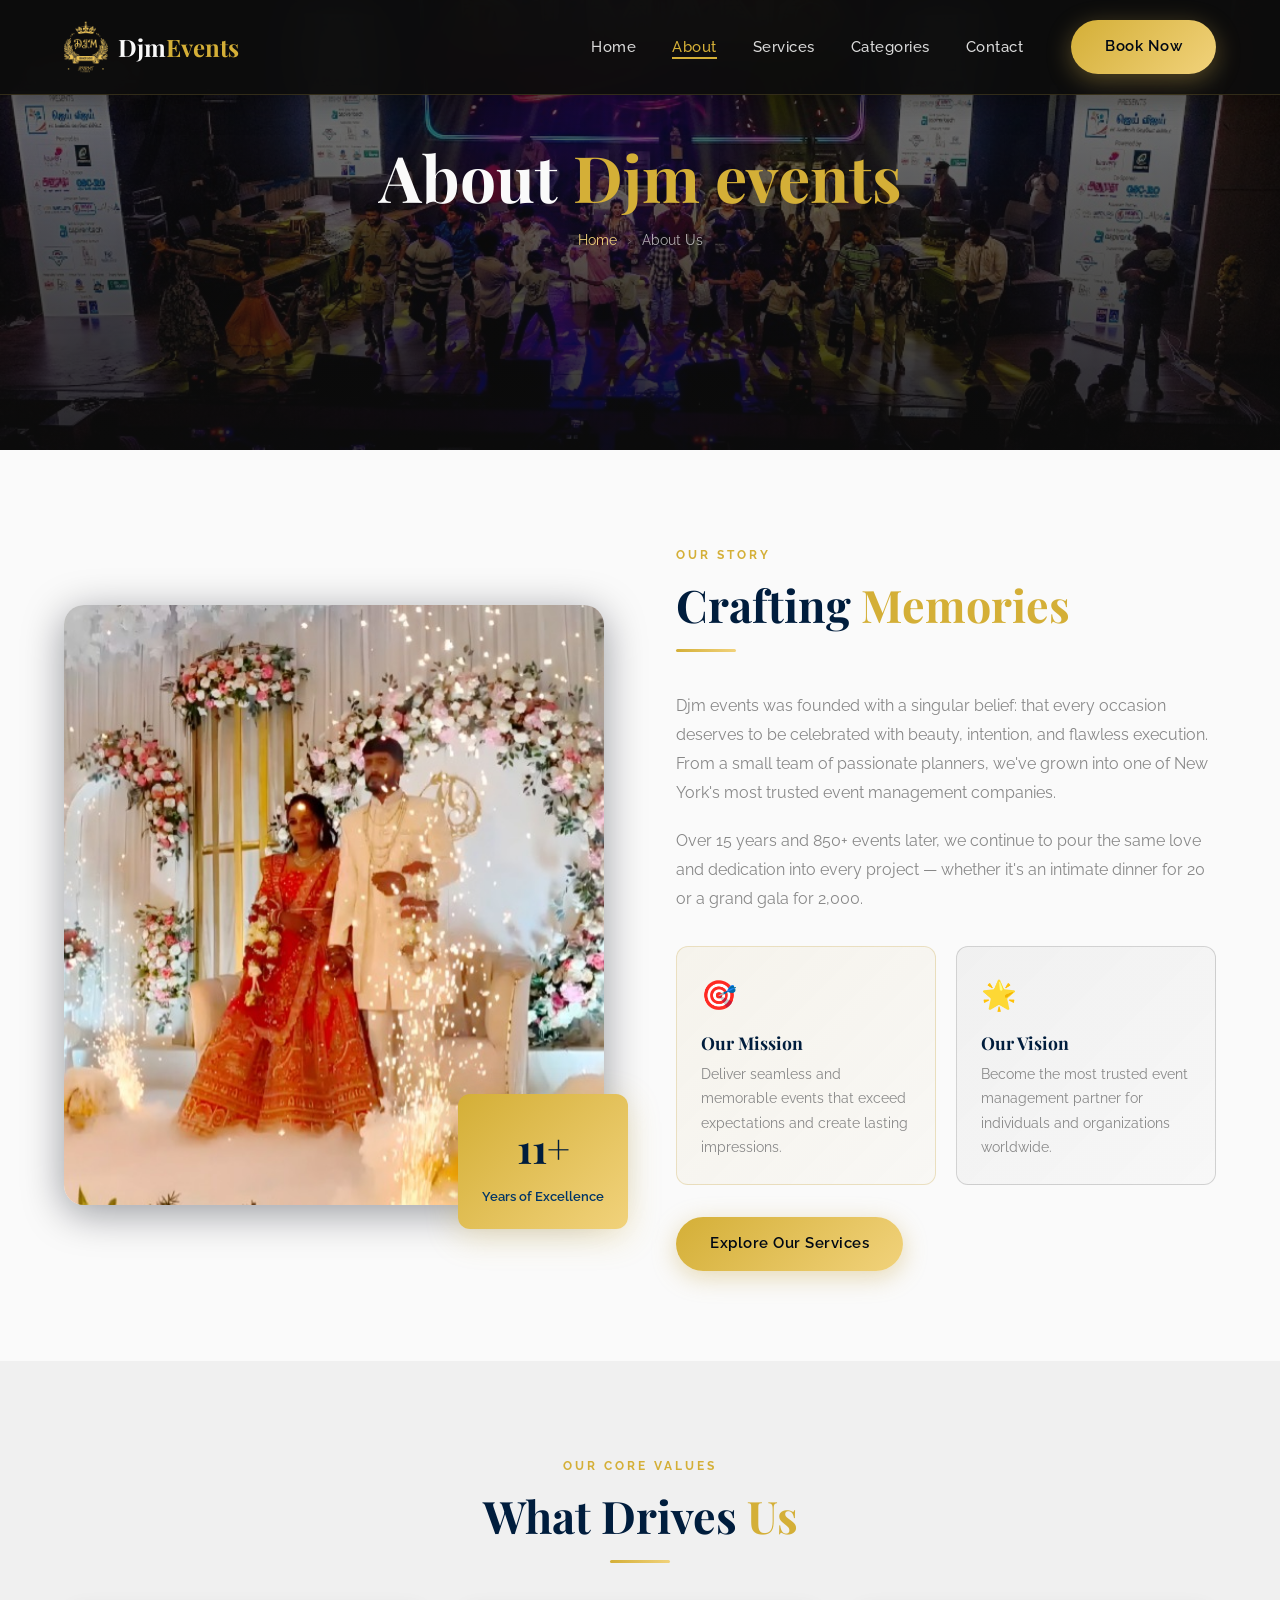
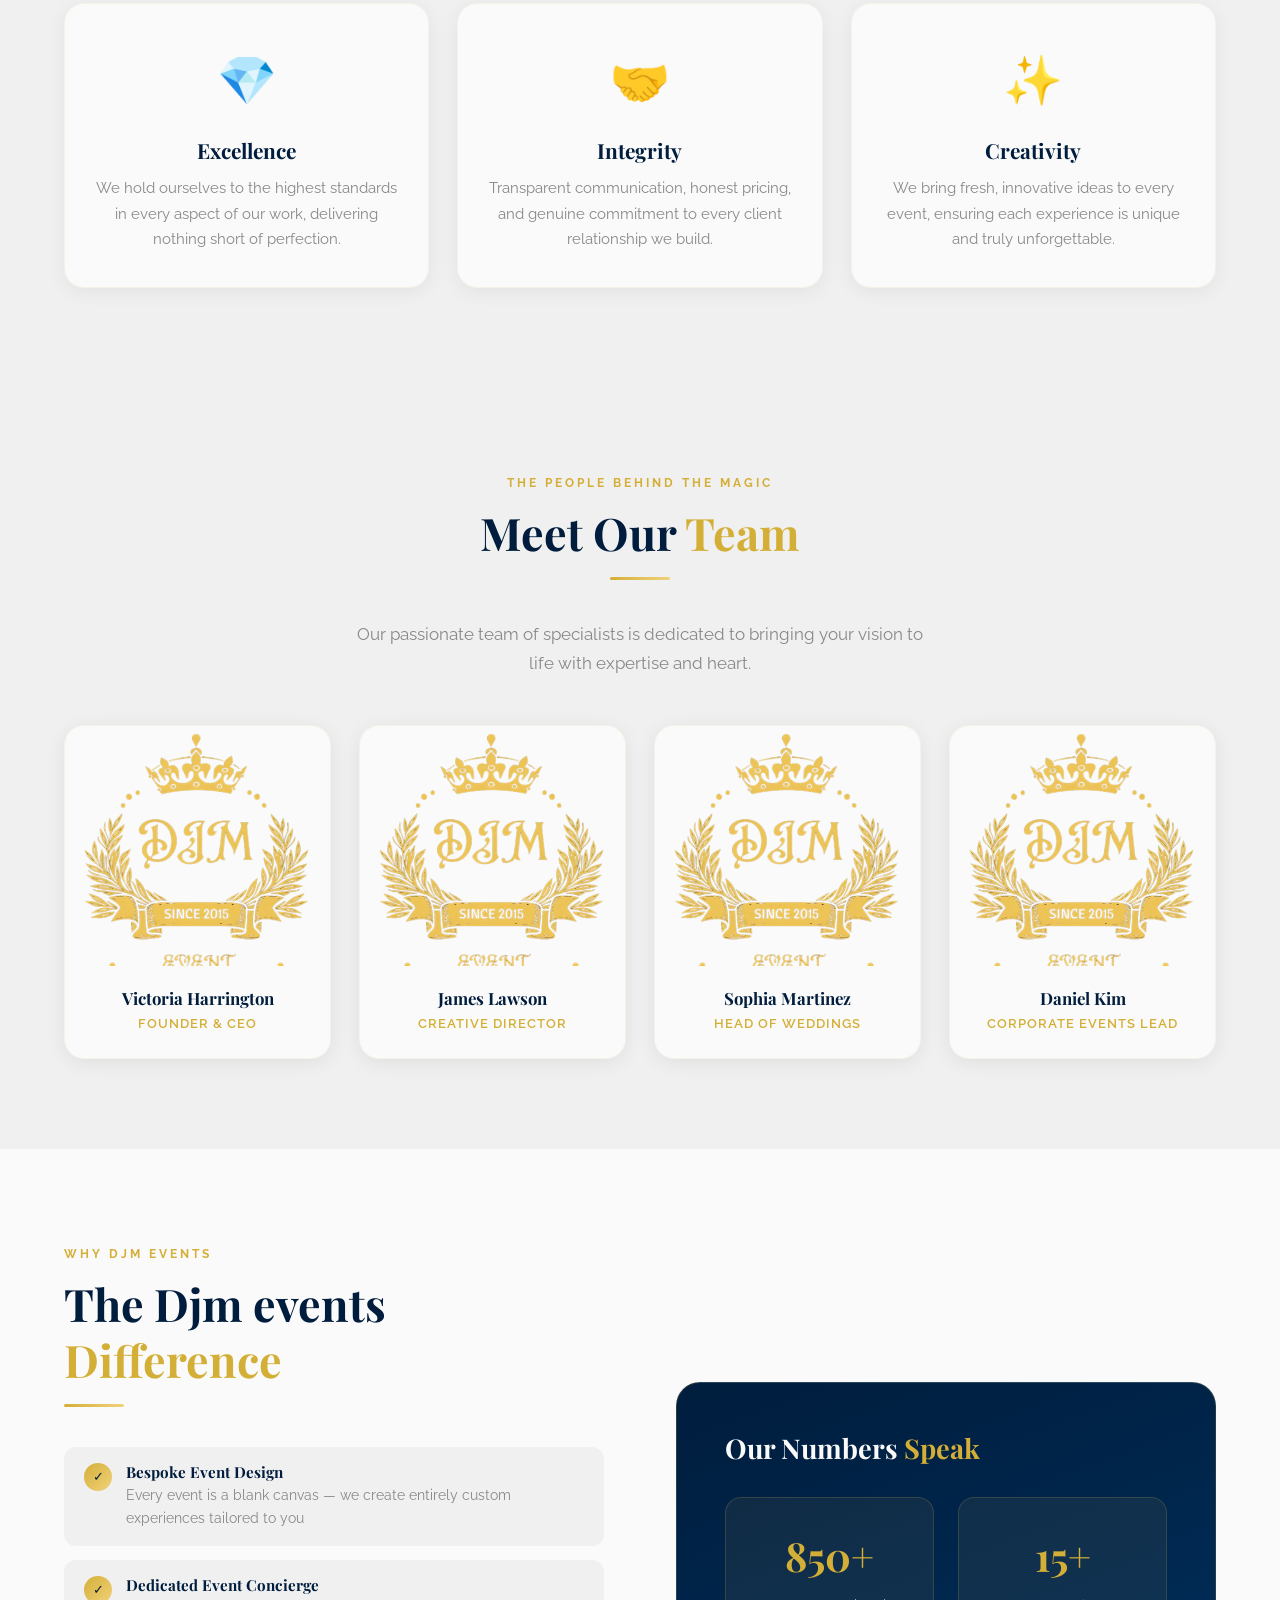
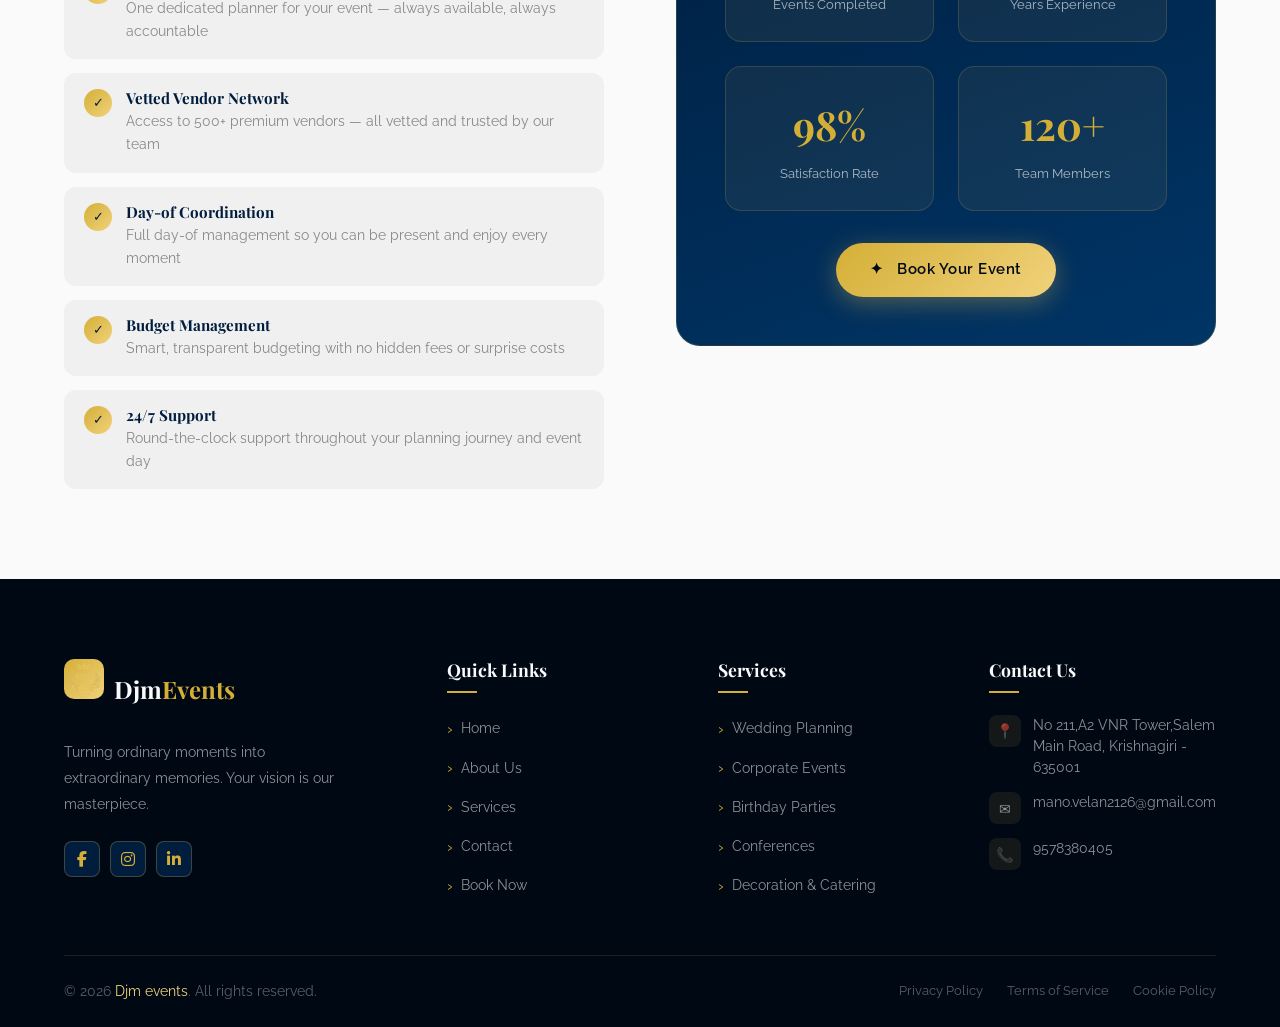
==== about.html @ b43e239d "first commit" ====
<!DOCTYPE html>
<html lang="en">

<head>
    <meta charset="UTF-8" />
    <meta name="viewport" content="width=device-width, initial-scale=1.0" />
    <meta name="description"
        content="Learn about Djm events — our story, mission, vision, and the passionate team behind every unforgettable event we create." />
    <title>About Us | Djm events</title>
    <link rel="stylesheet" href="style.css" />
    <link rel="preconnect" href="https://fonts.googleapis.com" />
    <link rel="preconnect" href="https://fonts.gstatic.com" crossorigin />
    <link rel="stylesheet" href="https://cdnjs.cloudflare.com/ajax/libs/font-awesome/6.5.0/css/all.min.css">
</head>

<body>

    <!-- ===== NAVBAR ===== -->
    <nav class="navbar scrolled" id="navbar">
        <div class="nav-container">
            <a href="index.html" class="nav-logo" aria-label="Djm events Home">
                <div class="nav-logo-icon"><img src="images/djmlogo.jpg" alt="Djm Events Logo" width="40px"
                        height="40px"></div>
                <span class="nav-logo-text">Djm<span>Events</span></span>
            </a>
            <ul class="nav-links" id="navLinks" role="navigation" aria-label="Main navigation">
                <li><a href="index.html" class="nav-link">Home</a></li>
                <li><a href="about.html" class="nav-link active">About</a></li>
                <li><a href="services.html" class="nav-link">Services</a></li>
                <li><a href="categories.html" class="nav-link">Categories</a></li>
                <li><a href="contact.html" class="nav-link">Contact</a></li>
                <li><a href="book.html" class="btn btn-primary nav-cta">Book Now</a></li>
            </ul>
            <button class="hamburger" id="hamburger" aria-label="Toggle navigation" aria-expanded="false">
                <span></span><span></span><span></span>
            </button>
        </div>
    </nav>

    <!-- ===== PAGE HERO ===== -->
    <header class="page-hero" id="about-hero">
        <div class="page-hero-bg"
            style="background-image: url('images/concert_djmano_crowd.jpg');"></div>
        <div class="page-hero-overlay"></div>
        <div class="container">
            <div class="page-hero-content">
                <h1 class="page-hero-title">About <span>Djm events</span></h1>
                <nav class="breadcrumb" aria-label="Breadcrumb">
                    <a href="index.html">Home</a>
                    <span class="breadcrumb-sep">›</span>
                    <span>About Us</span>
                </nav>
            </div>
        </div>
    </header>

    <!-- ===== COMPANY OVERVIEW ===== -->
    <section class="section-padding" id="company-overview">
        <div class="container">
            <div class="about-overview">
                <div class="about-img-wrap fade-in">
                    <img src="images/wedding_floral_stage.jpg"
                        alt="Djm events team at a beautiful event" class="about-img-main" loading="lazy" />
                    <div class="about-img-badge">
                        <span class="big-num">11+</span>
                        <span>Years of Excellence</span>
                    </div>
                </div>
                <div class="about-text-col fade-in">
                    <span class="section-tag">Our Story</span>
                    <h2 class="section-title">Crafting <span>Memories</span> </h2>
                    <div class="gold-divider"></div>
                    <p style="color:var(--gray-mid); margin-bottom:20px; line-height:1.8;">
                        Djm events was founded with a singular belief: that every occasion deserves to be celebrated
                        with
                        beauty, intention, and flawless execution. From a small team of passionate planners, we've grown
                        into one of New York's most trusted event management companies.
                    </p>
                    <p style="color:var(--gray-mid); margin-bottom:28px; line-height:1.8;">
                        Over 15 years and 850+ events later, we continue to pour the same love and dedication into every
                        project — whether it's an intimate dinner for 20 or a grand gala for 2,000.
                    </p>

                    <div class="mission-vision-grid">
                        <div class="mv-card mission">
                            <div class="mv-icon">🎯</div>
                            <h4>Our Mission</h4>
                            <p>Deliver seamless and memorable events that exceed expectations and create lasting
                                impressions.</p>
                        </div>
                        <div class="mv-card vision">
                            <div class="mv-icon">🌟</div>
                            <h4>Our Vision</h4>
                            <p>Become the most trusted event management partner for individuals and organizations
                                worldwide.</p>
                        </div>
                    </div>

                    <a href="services.html" class="btn btn-primary" id="about-services-btn">Explore Our Services</a>
                </div>
            </div>
        </div>
    </section>

    <!-- ===== VALUES ===== -->
    <section class="section-padding" style="background:var(--gray-light);" id="values">
        <div class="container">
            <div class="text-center fade-in">
                <span class="section-tag">Our Core Values</span>
                <h2 class="section-title">What Drives <span>Us</span></h2>
                <div class="gold-divider"></div>
            </div>
            <div class="three-col-grid">
                <div class="fade-in"
                    style="background:var(--white); border-radius:20px; padding:36px 28px; text-align:center; box-shadow:0 4px 20px rgba(0,0,0,0.06); border:1px solid rgba(201,168,76,0.1); transition:var(--transition);"
                    onmouseover="this.style.transform='translateY(-8px)'; this.style.boxShadow='var(--shadow-gold)'; this.style.borderColor='rgba(201,168,76,0.4)'"
                    onmouseout="this.style.transform=''; this.style.boxShadow=''; this.style.borderColor='rgba(201,168,76,0.1)'">
                    <div style="font-size:3rem; margin-bottom:16px;">💎</div>
                    <h3
                        style="font-family:'Playfair Display',serif; font-size:1.3rem; color:var(--dark); margin-bottom:12px;">
                        Excellence</h3>
                    <p style="color:var(--gray-mid); font-size:0.93rem; line-height:1.7;">We hold ourselves to the
                        highest standards in every aspect of our work, delivering nothing short of perfection.</p>
                </div>
                <div class="fade-in"
                    style="background:var(--white); border-radius:20px; padding:36px 28px; text-align:center; box-shadow:0 4px 20px rgba(0,0,0,0.06); border:1px solid rgba(201,168,76,0.1); transition:var(--transition);"
                    onmouseover="this.style.transform='translateY(-8px)'; this.style.boxShadow='var(--shadow-gold)'; this.style.borderColor='rgba(201,168,76,0.4)'"
                    onmouseout="this.style.transform=''; this.style.boxShadow=''; this.style.borderColor='rgba(201,168,76,0.1)'">
                    <div style="font-size:3rem; margin-bottom:16px;">🤝</div>
                    <h3
                        style="font-family:'Playfair Display',serif; font-size:1.3rem; color:var(--dark); margin-bottom:12px;">
                        Integrity</h3>
                    <p style="color:var(--gray-mid); font-size:0.93rem; line-height:1.7;">Transparent communication,
                        honest pricing, and genuine commitment to every client relationship we build.</p>
                </div>
                <div class="fade-in"
                    style="background:var(--white); border-radius:20px; padding:36px 28px; text-align:center; box-shadow:0 4px 20px rgba(0,0,0,0.06); border:1px solid rgba(201,168,76,0.1); transition:var(--transition);"
                    onmouseover="this.style.transform='translateY(-8px)'; this.style.boxShadow='var(--shadow-gold)'; this.style.borderColor='rgba(201,168,76,0.4)'"
                    onmouseout="this.style.transform=''; this.style.boxShadow=''; this.style.borderColor='rgba(201,168,76,0.1)'">
                    <div style="font-size:3rem; margin-bottom:16px;">✨</div>
                    <h3
                        style="font-family:'Playfair Display',serif; font-size:1.3rem; color:var(--dark); margin-bottom:12px;">
                        Creativity</h3>
                    <p style="color:var(--gray-mid); font-size:0.93rem; line-height:1.7;">We bring fresh, innovative
                        ideas to every event, ensuring each experience is unique and truly unforgettable.</p>
                </div>
            </div>
        </div>
    </section>

    <!-- ===== TEAM ===== -->
    <section class="section-padding team-section" id="team">
        <div class="container">
            <div class="text-center fade-in">
                <span class="section-tag">The People Behind the Magic</span>
                <h2 class="section-title">Meet Our <span>Team</span></h2>
                <div class="gold-divider"></div>
                <p class="section-subtitle">Our passionate team of specialists is dedicated to bringing your vision to
                    life with expertise and heart.</p>
            </div>
            <div class="team-grid">

                <article class="team-card fade-in" id="team-member-1">
                    <div class="team-img-wrap">
                        <img src="images/team_photo.png" alt="Victoria Harrington - Founder & CEO" class="team-img"
                            loading="lazy" />
                        <div class="team-img-overlay"></div>
                        <div class="team-social">
                            <a href="#" aria-label="LinkedIn">in</a>
                            <a href="#" aria-label="Instagram">📷</a>
                        </div>
                    </div>
                    <div class="team-info">
                        <h3 class="team-name">Victoria Harrington</h3>
                        <p class="team-role">Founder & CEO</p>
                    </div>
                </article>

                <article class="team-card fade-in" id="team-member-2">
                    <div class="team-img-wrap">
                        <img src="images/team_photo.png" alt="James Lawson - Creative Director" class="team-img"
                            style="object-position: 33% top;" loading="lazy" />
                        <div class="team-img-overlay"></div>
                        <div class="team-social">
                            <a href="#" aria-label="LinkedIn">in</a>
                            <a href="#" aria-label="Instagram">📷</a>
                        </div>
                    </div>
                    <div class="team-info">
                        <h3 class="team-name">James Lawson</h3>
                        <p class="team-role">Creative Director</p>
                    </div>
                </article>

                <article class="team-card fade-in" id="team-member-3">
                    <div class="team-img-wrap">
                        <img src="images/team_photo.png" alt="Sophia Martinez - Head of Weddings" class="team-img"
                            style="object-position: 66% top;" loading="lazy" />
                        <div class="team-img-overlay"></div>
                        <div class="team-social">
                            <a href="#" aria-label="LinkedIn">in</a>
                            <a href="#" aria-label="Instagram">📷</a>
                        </div>
                    </div>
                    <div class="team-info">
                        <h3 class="team-name">Sophia Martinez</h3>
                        <p class="team-role">Head of Weddings</p>
                    </div>
                </article>

                <article class="team-card fade-in" id="team-member-4">
                    <div class="team-img-wrap">
                        <img src="images/team_photo.png" alt="Daniel Kim - Corporate Events Lead" class="team-img"
                            style="object-position: 100% top;" loading="lazy" />
                        <div class="team-img-overlay"></div>
                        <div class="team-social">
                            <a href="#" aria-label="LinkedIn">in</a>
                            <a href="#" aria-label="Instagram">📷</a>
                        </div>
                    </div>
                    <div class="team-info">
                        <h3 class="team-name">Daniel Kim</h3>
                        <p class="team-role">Corporate Events Lead</p>
                    </div>
                </article>

            </div>
        </div>
    </section>

    <!-- ===== WHY US ===== -->
    <section class="section-padding" id="why-choose-us">
        <div class="container">
            <div class="two-col-grid">
                <div class="fade-in">
                    <span class="section-tag">Why Djm events</span>
                    <h2 class="section-title">The Djm events <span>Difference</span></h2>
                    <div class="gold-divider"></div>
                    <div class="why-list">
                        <div class="why-item">
                            <div class="why-check">✓</div>
                            <div class="why-item-text">
                                <h5>Bespoke Event Design</h5>
                                <p>Every event is a blank canvas — we create entirely custom experiences tailored to you
                                </p>
                            </div>
                        </div>
                        <div class="why-item">
                            <div class="why-check">✓</div>
                            <div class="why-item-text">
                                <h5>Dedicated Event Concierge</h5>
                                <p>One dedicated planner for your event — always available, always accountable</p>
                            </div>
                        </div>
                        <div class="why-item">
                            <div class="why-check">✓</div>
                            <div class="why-item-text">
                                <h5>Vetted Vendor Network</h5>
                                <p>Access to 500+ premium vendors — all vetted and trusted by our team</p>
                            </div>
                        </div>
                        <div class="why-item">
                            <div class="why-check">✓</div>
                            <div class="why-item-text">
                                <h5>Day-of Coordination</h5>
                                <p>Full day-of management so you can be present and enjoy every moment</p>
                            </div>
                        </div>
                        <div class="why-item">
                            <div class="why-check">✓</div>
                            <div class="why-item-text">
                                <h5>Budget Management</h5>
                                <p>Smart, transparent budgeting with no hidden fees or surprise costs</p>
                            </div>
                        </div>
                        <div class="why-item">
                            <div class="why-check">✓</div>
                            <div class="why-item-text">
                                <h5>24/7 Support</h5>
                                <p>Round-the-clock support throughout your planning journey and event day</p>
                            </div>
                        </div>
                    </div>
                </div>
                <div class="fade-in">
                    <div
                        style="background:linear-gradient(160deg,var(--dark),var(--dark-mid)); border-radius:24px; padding:48px; border:1px solid rgba(201,168,76,0.2);">
                        <h3
                            style="font-family:'Playfair Display',serif; font-size:1.7rem; color:var(--white); margin-bottom:32px;">
                            Our Numbers <span style="color:var(--gold);">Speak</span></h3>
                        <div class="two-two-grid">
                            <div
                                style="text-align:center; padding:24px; background:rgba(201,168,76,0.08); border-radius:16px; border:1px solid rgba(201,168,76,0.2);">
                                <span
                                    style="font-family:'Playfair Display',serif; font-size:2.5rem; font-weight:700; color:var(--gold); display:block;">850+</span>
                                <span style="color:rgba(255,255,255,0.65); font-size:0.82rem;">Events Completed</span>
                            </div>
                            <div
                                style="text-align:center; padding:24px; background:rgba(201,168,76,0.08); border-radius:16px; border:1px solid rgba(201,168,76,0.2);">
                                <span
                                    style="font-family:'Playfair Display',serif; font-size:2.5rem; font-weight:700; color:var(--gold); display:block;">15+</span>
                                <span style="color:rgba(255,255,255,0.65); font-size:0.82rem;">Years Experience</span>
                            </div>
                            <div
                                style="text-align:center; padding:24px; background:rgba(201,168,76,0.08); border-radius:16px; border:1px solid rgba(201,168,76,0.2);">
                                <span
                                    style="font-family:'Playfair Display',serif; font-size:2.5rem; font-weight:700; color:var(--gold); display:block;">98%</span>
                                <span style="color:rgba(255,255,255,0.65); font-size:0.82rem;">Satisfaction Rate</span>
                            </div>
                            <div
                                style="text-align:center; padding:24px; background:rgba(201,168,76,0.08); border-radius:16px; border:1px solid rgba(201,168,76,0.2);">
                                <span
                                    style="font-family:'Playfair Display',serif; font-size:2.5rem; font-weight:700; color:var(--gold); display:block;">120+</span>
                                <span style="color:rgba(255,255,255,0.65); font-size:0.82rem;">Team Members</span>
                            </div>
                        </div>
                        <div style="margin-top:32px; text-align:center;">
                            <a href="book.html" class="btn btn-primary" id="about-book-btn">✦ &nbsp; Book Your Event</a>
                        </div>
                    </div>
                </div>
            </div>
        </div>
    </section>

    <!-- ===== FOOTER ===== -->
    <footer id="footer">
        <div class="container">
            <div class="footer-top">
                <div class="footer-brand">
                    <div class="footer-logo">
                        <div class="footer-logo-icon"><img src="images/djmlogo.jpg" alt="Djm Events Logo"></div>
                        <span class="footer-logo-text">Djm<span>Events</span></span>
                    </div>
                    <p class="footer-desc">Turning ordinary moments into extraordinary memories. Your vision is our
                        masterpiece.</p>
                    <div class="footer-social">
                        <a href="#" class="social-link" aria-label="Facebook">
                            <i class="fab fa-facebook-f"></i>
                        </a>
                        <a href="#" class="social-link" aria-label="Instagram">
                            <i class="fab fa-instagram"></i>
                        </a>
                        <a href="#" class="social-link" aria-label="LinkedIn">
                            <i class="fab fa-linkedin-in"></i>
                        </a>
                    </div>
                </div>
                <div class="footer-col">
                    <h4>Quick Links</h4>
                    <div class="footer-links">
                        <a href="index.html">Home</a>
                        <a href="about.html">About Us</a>
                        <a href="services.html">Services</a>
                        <a href="contact.html">Contact</a>
                        <a href="book.html">Book Now</a>
                    </div>
                </div>
                <div class="footer-col">
                    <h4>Services</h4>
                    <div class="footer-links">
                        <a href="services.html">Wedding Planning</a>
                        <a href="services.html">Corporate Events</a>
                        <a href="services.html">Birthday Parties</a>
                        <a href="services.html">Conferences</a>
                        <a href="services.html">Decoration & Catering</a>
                    </div>
                </div>
                <div class="footer-col">
                    <h4>Contact Us</h4>
                    <div class="footer-contact-items">
                        <div class="footer-contact-item">
                            <div class="footer-ci-icon">📍</div><span>No 211,A2 VNR Tower,Salem Main Road, Krishnagiri -
                                635001 </span>
                        </div>
                        <div class="footer-contact-item">
                            <div class="footer-ci-icon">✉</div><a
                                href="mailto:contact@youreventco.com">mano.velan2126@gmail.com</a>
                        </div>
                        <div class="footer-contact-item">
                            <div class="footer-ci-icon">📞</div><a href="tel:+11234567890">9578380405</a>
                        </div>
                    </div>
                </div>
            </div>
            <div class="footer-bottom">
                <p class="footer-copy">&copy; 2026 <a href="index.html">Djm events</a>. All rights reserved.
                </p>
                <div class="footer-bottom-links">
                    <a href="#">Privacy Policy</a>
                    <a href="#">Terms of Service</a>
                    <a href="#">Cookie Policy</a>
                </div>
            </div>
        </div>
    </footer>

    <script src="main.js"></script>
</body>

</html>
---- style.css ----
/* ===================================================
   Djm events - Event Management Website Stylesheet
   Color Palette: Gold (#C9A84C), Black (#0D0D0D), White (#FAFAFA), Champagne (#F5E6C8)
   =================================================== */

@import url("https://fonts.googleapis.com/css2?family=Playfair+Display:ital,wght@0,400;0,600;0,700;1,400&family=Raleway:wght@300;400;500;600;700&display=swap");

:root {
  --gold: #d4af37;
  --gold-light: #f1d27b;
  --gold-dark: #b8860b;
  --black: #000814;
  --dark: #001d3d;
  --dark-mid: #003566;
  --white: #fafafa;
  --champagne: #f5e6c8;
  --champagne-mid: #e8d5a3;
  --gray-light: #f0f0f0;
  --gray-mid: #888;
  --text-dark: #1a1a1a;
  --text-light: #fafafa;
  --shadow-gold: 0 8px 32px rgba(212, 175, 55, 0.25);
  --shadow-dark: 0 8px 40px rgba(0, 8, 20, 0.4);
  --transition: all 0.35s cubic-bezier(0.4, 0, 0.2, 1);
  --radius: 12px;
  --radius-lg: 20px;
}

/* ===================== RESET & BASE ===================== */
*,
*::before,
*::after {
  margin: 0;
  padding: 0;
  box-sizing: border-box;
}

html {
  scroll-behavior: smooth;
  font-size: 16px;
}

body {
  font-family: "Raleway", sans-serif;
  background-color: var(--white);
  color: var(--text-dark);
  line-height: 1.7;
  overflow-x: hidden;
}

h1,
h2,
h3,
h4,
h5 {
  font-family: "Playfair Display", serif;
  line-height: 1.25;
}

a {
  text-decoration: none;
  color: inherit;
  transition: var(--transition);
}

img {
  max-width: 100%;
  height: auto;
  display: block;
}

ul {
  list-style: none;
}

input,
textarea,
select,
button {
  font-family: "Raleway", sans-serif;
}

/* ===================== UTILITY ===================== */
.container {
  max-width: 1200px;
  margin: 0 auto;
  padding: 0 24px;
}

.section-padding {
  padding: 90px 0;
}

.section-padding-sm {
  padding: 60px 0;
}

.section-tag {
  display: inline-block;
  font-size: 0.78rem;
  font-weight: 700;
  letter-spacing: 3px;
  text-transform: uppercase;
  color: var(--gold);
  margin-bottom: 12px;
}

.section-title {
  font-size: clamp(2rem, 4vw, 2.8rem);
  color: var(--dark);
  margin-bottom: 16px;
}

.section-title span {
  color: var(--gold);
}

.section-subtitle {
  font-size: 1.05rem;
  color: var(--gray-mid);
  max-width: 580px;
  margin-bottom: 48px;
}

.text-center {
  text-align: center;
}

.text-center .section-subtitle {
  margin-left: auto;
  margin-right: auto;
}

.gold-divider {
  width: 60px;
  height: 3px;
  background: linear-gradient(90deg, var(--gold), var(--gold-light));
  border-radius: 2px;
  margin: 16px 0 40px;
}

.text-center .gold-divider {
  margin-left: auto;
  margin-right: auto;
}

/* ===================== BUTTONS ===================== */
.btn {
  display: inline-flex;
  align-items: center;
  gap: 8px;
  padding: 14px 34px;
  border-radius: 50px;
  font-weight: 600;
  font-size: 0.95rem;
  letter-spacing: 0.5px;
  cursor: pointer;
  border: none;
  transition: var(--transition);
  position: relative;
  overflow: hidden;
}

.btn::before {
  content: "";
  position: absolute;
  inset: 0;
  background: rgba(255, 255, 255, 0.15);
  transform: scaleX(0);
  transform-origin: left;
  transition: transform 0.35s ease;
}

.btn:hover::before {
  transform: scaleX(1);
}

.btn-primary {
  background: linear-gradient(135deg, var(--gold) 0%, var(--gold-light) 100%);
  color: var(--black);
  box-shadow: 0 6px 24px rgba(201, 168, 76, 0.4);
}

.btn-primary:hover {
  transform: translateY(-3px);
  box-shadow: 0 12px 36px rgba(201, 168, 76, 0.5);
}

.btn-outline {
  background: transparent;
  color: var(--gold);
  border: 2px solid var(--gold);
}

.btn-outline:hover {
  background: var(--gold);
  color: var(--black);
  transform: translateY(-3px);
}

.btn-white {
  background: var(--white);
  color: var(--dark);
  box-shadow: 0 4px 20px rgba(0, 0, 0, 0.15);
}

.btn-white:hover {
  background: var(--champagne);
  transform: translateY(-3px);
}

.btn-dark {
  background: var(--dark);
  color: var(--gold);
  border: 2px solid var(--dark);
}

.btn-dark:hover {
  background: var(--gold);
  color: var(--dark);
  transform: translateY(-3px);
}

/* ===================== NAVBAR ===================== */
.navbar {
  position: fixed;
  top: 0;
  left: 0;
  right: 0;
  z-index: 1000;
  padding: 0;
  transition: var(--transition);
}

.navbar.scrolled {
  background: rgba(13, 13, 13, 0.97);
  backdrop-filter: blur(20px);
  border-bottom: 1px solid rgba(201, 168, 76, 0.2);
  box-shadow: 0 4px 30px rgba(0, 0, 0, 0.4);
}

.nav-container {
  max-width: 1200px;
  margin: 0 auto;
  padding: 20px 24px;
  display: flex;
  align-items: center;
  justify-content: space-between;
}

.nav-logo {
  display: flex;
  align-items: center;
  gap: 10px;
}

.nav-logo-icon {
  width: 44px;
  height: 54px;
  border-radius: 8px;
  display: flex;
  align-items: center;
  justify-content: center;
  overflow: hidden;
}

.nav-logo-icon img {
  width: 100%;
  height: 100%;
  object-fit: cover;
}

.nav-logo-text {
  font-family: "Playfair Display", serif;
  font-size: 1.5rem;
  font-weight: 700;
  color: var(--white);
}

.nav-logo-text span {
  color: var(--gold);
}

.nav-links {
  display: flex;
  align-items: center;
  gap: 36px;
}

.nav-link {
  color: rgba(255, 255, 255, 0.85);
  font-weight: 500;
  font-size: 0.92rem;
  letter-spacing: 0.5px;
  position: relative;
  padding-bottom: 4px;
}

.nav-link::after {
  content: "";
  position: absolute;
  bottom: 0;
  left: 0;
  width: 0;
  height: 2px;
  background: var(--gold);
  transition: width 0.3s ease;
}

.nav-link:hover,
.nav-link.active {
  color: var(--gold);
}

.nav-link:hover::after,
.nav-link.active::after {
  width: 100%;
}

.nav-cta {
  margin-left: 12px;
}

.hamburger {
  display: none;
  flex-direction: column;
  gap: 5px;
  cursor: pointer;
  padding: 4px;
}

.hamburger span {
  display: block;
  width: 24px;
  height: 2px;
  background: var(--white);
  border-radius: 2px;
  transition: var(--transition);
}

/* ===================== HERO - HOME ===================== */
.hero {
  position: relative;
  min-height: 100vh;
  display: flex;
  align-items: center;
  justify-content: center;
  overflow: hidden;
}

.hero-bg {
  position: absolute;
  inset: 0;
  z-index: 0;
  overflow: hidden;
  background: var(--dark);
}

.hero-bg .slide {
  position: absolute;
  inset: 0;
  background-size: cover;
  background-position: center;
  opacity: 0;
  animation: heroCrossfade 15s infinite;
}

.hero-bg .slide-1 {
  background-image: url("images/concert_peacock_stage.jpg");
  animation-delay: 0s;
}

.hero-bg .slide-2 {
  background-image: url("images/concert_djmano_crowd.jpg");
  animation-delay: 3s;
}

.hero-bg .slide-3 {
  background-image: url("images/wedding_floral_stage.jpg");
  animation-delay: 6s;
}

.hero-bg .slide-4 {
  background-image: url("images/dj_full_setup.jpg");
  animation-delay: 9s;
}

.hero-bg .slide-5 {
  background-image: url("images/wedding_sparkler_curtain.jpg");
  animation-delay: 12s;
}

@keyframes heroCrossfade {
  0% { opacity: 0; transform: scale(1); }
  5% { opacity: 1; transform: scale(1.02); }
  20% { opacity: 1; transform: scale(1.08); }
  25% { opacity: 0; transform: scale(1.1); }
  100% { opacity: 0; transform: scale(1.1); }
}

@keyframes heroZoom {
  0% {
    transform: scale(1.05);
  }

  100% {
    transform: scale(1.12);
  }
}

.hero-overlay {
  position: absolute;
  inset: 0;
  background: linear-gradient(135deg,
      rgba(13, 13, 13, 0.88) 0%,
      rgba(13, 13, 13, 0.65) 50%,
      rgba(13, 13, 13, 0.45) 100%);
}

.hero-particles {
  position: absolute;
  inset: 0;
  overflow: hidden;
  pointer-events: none;
}

.particle {
  position: absolute;
  width: 4px;
  height: 4px;
  background: var(--gold);
  border-radius: 50%;
  opacity: 0;
  animation: floatUp var(--duration, 6s) var(--delay, 0s) infinite ease-in;
}

@keyframes floatUp {
  0% {
    opacity: 0;
    transform: translateY(0) scale(0);
  }

  20% {
    opacity: 0.8;
  }

  80% {
    opacity: 0.4;
  }

  100% {
    opacity: 0;
    transform: translateY(-120vh) scale(1.5);
  }
}

.hero-content {
  position: relative;
  z-index: 2;
  max-width: 800px;
  text-align: center;
  animation: fadeInUp 1s ease 0.3s both;
}

@keyframes fadeInUp {
  from {
    opacity: 0;
    transform: translateY(40px);
  }

  to {
    opacity: 1;
    transform: translateY(0);
  }
}

.hero-badge {
  display: inline-flex;
  align-items: center;
  gap: 8px;
  background: rgba(201, 168, 76, 0.15);
  border: 1px solid rgba(201, 168, 76, 0.4);
  border-radius: 50px;
  padding: 8px 20px;
  color: var(--gold-light);
  font-size: 0.82rem;
  font-weight: 600;
  letter-spacing: 2px;
  text-transform: uppercase;
  margin-bottom: 24px;
  backdrop-filter: blur(10px);
}

.hero h1 {
  font-size: clamp(2.8rem, 7vw, 5.5rem);
  color: var(--white);
  line-height: 1.1;
  margin-bottom: 20px;
}

.hero h1 .gold-text {
  color: var(--gold);
  font-style: italic;
  display: block;
}

.hero-desc {
  font-size: 1.12rem;
  color: rgba(255, 255, 255, 0.82);
  max-width: 560px;
  margin-bottom: 40px;
  line-height: 1.8;
}

.hero-buttons {
  display: flex;
  justify-content: center;
  gap: 16px;
  flex-wrap: wrap;
}

.hero-scroll {
  position: absolute;
  bottom: 36px;
  left: 50%;
  transform: translateX(-50%);
  z-index: 2;
  display: flex;
  flex-direction: column;
  align-items: center;
  gap: 8px;
  color: rgba(255, 255, 255, 0.6);
  font-size: 0.75rem;
  letter-spacing: 2px;
  text-transform: uppercase;
  animation: bounce 2s infinite;
}

.scroll-line {
  width: 1px;
  height: 50px;
  background: linear-gradient(to bottom, transparent, var(--gold));
}

@keyframes bounce {

  0%,
  100% {
    transform: translateX(-50%) translateY(0);
  }

  50% {
    transform: translateX(-50%) translateY(8px);
  }
}

/* ===================== STATS BAR ===================== */
.stats-bar {
  background: linear-gradient(135deg, var(--dark) 0%, var(--dark-mid) 100%);
  padding: 50px 0;
}

.stats-grid {
  display: grid;
  grid-template-columns: repeat(4, 1fr);
  gap: 24px;
}

.stat-item {
  text-align: center;
  padding: 24px;
  border-right: 1px solid rgba(201, 168, 76, 0.2);
  position: relative;
}

.stat-item:last-child {
  border-right: none;
}

.stat-number {
  font-family: "Playfair Display", serif;
  font-size: 3rem;
  font-weight: 700;
  color: var(--gold);
  display: block;
  line-height: 1;
  margin-bottom: 6px;
}

.stat-label {
  color: rgba(255, 255, 255, 0.7);
  font-size: 0.88rem;
  font-weight: 500;
  letter-spacing: 1px;
  text-transform: uppercase;
}

/* ===================== SERVICES HIGHLIGHTS (HOME) ===================== */
.services-highlights {
  background: var(--white);
}

.services-grid {
  display: grid;
  grid-template-columns: repeat(3, 1fr);
  gap: 28px;
}

.service-card {
  background: var(--white);
  border-radius: var(--radius-lg);
  overflow: hidden;
  box-shadow: 0 4px 24px rgba(0, 0, 0, 0.07);
  border: 1px solid rgba(201, 168, 76, 0.12);
  transition: var(--transition);
  position: relative;
}

.service-card:hover {
  transform: translateY(-8px);
  box-shadow: var(--shadow-gold);
  border-color: rgba(201, 168, 76, 0.4);
}

.service-card-img {
  width: 100%;
  height: 200px;
  object-fit: cover;
  transition: transform 0.5s ease;
}

.service-card:hover .service-card-img {
  transform: scale(1.05);
}

.service-card-img-placeholder {
  width: 100%;
  height: 200px;
  display: flex;
  align-items: center;
  justify-content: center;
  font-size: 3rem;
  transition: transform 0.5s ease;
}

.service-card:hover .service-card-img-placeholder {
  transform: scale(1.05);
}

.service-card-body {
  padding: 28px;
}

.service-icon {
  width: 52px;
  height: 52px;
  background: linear-gradient(135deg, var(--champagne), var(--champagne-mid));
  border-radius: 14px;
  display: flex;
  align-items: center;
  justify-content: center;
  font-size: 1.4rem;
  margin-bottom: 16px;
  transition: var(--transition);
}

.service-card:hover .service-icon {
  background: linear-gradient(135deg, var(--gold), var(--gold-light));
  transform: rotate(-5deg) scale(1.1);
}

.service-card-body h3 {
  font-size: 1.3rem;
  color: var(--dark);
  margin-bottom: 10px;
}

.service-card-body p {
  font-size: 0.93rem;
  color: var(--gray-mid);
  line-height: 1.7;
}

.card-arrow {
  display: inline-flex;
  align-items: center;
  gap: 6px;
  color: var(--gold);
  font-weight: 600;
  font-size: 0.88rem;
  margin-top: 16px;
  transition: gap 0.3s ease;
}

.service-card:hover .card-arrow {
  gap: 10px;
}

/* ===================== TESTIMONIALS ===================== */
.testimonials {
  background: linear-gradient(160deg, var(--dark) 0%, var(--dark-mid) 100%);
}

.testimonials-grid {
  display: grid;
  grid-template-columns: repeat(3, 1fr);
  gap: 28px;
}

.testimonial-card {
  background: rgba(255, 255, 255, 0.05);
  border: 1px solid rgba(201, 168, 76, 0.2);
  border-radius: var(--radius-lg);
  padding: 36px 32px;
  position: relative;
  transition: var(--transition);
  backdrop-filter: blur(10px);
}

.testimonial-card:hover {
  background: rgba(201, 168, 76, 0.08);
  border-color: rgba(201, 168, 76, 0.5);
  transform: translateY(-6px);
}

.quote-icon {
  font-size: 4rem;
  color: var(--gold);
  opacity: 0.3;
  font-family: Georgia, serif;
  line-height: 1;
  margin-bottom: 16px;
  display: block;
}

.testimonial-text {
  color: rgba(255, 255, 255, 0.82);
  font-size: 0.97rem;
  line-height: 1.8;
  font-style: italic;
  margin-bottom: 28px;
}

.testimonial-author {
  display: flex;
  align-items: center;
  gap: 14px;
}

.author-avatar {
  width: 50px;
  height: 50px;
  border-radius: 50%;
  background: linear-gradient(135deg, var(--gold), var(--gold-dark));
  display: flex;
  align-items: center;
  justify-content: center;
  font-family: "Playfair Display", serif;
  font-size: 1.2rem;
  color: var(--dark);
  font-weight: 700;
  border: 2px solid var(--gold-light);
  flex-shrink: 0;
}



.author-name {
  color: var(--white);
  font-weight: 600;
  font-size: 0.95rem;
}

.author-role {
  color: var(--gold);
  font-size: 0.8rem;
}

.stars {
  color: var(--gold);
  font-size: 0.9rem;
  margin-bottom: 12px;
}

/* ===================== ABOUT PAGE ===================== */
.page-hero {
  position: relative;
  height: 50vh;
  min-height: 380px;
  display: flex;
  align-items: center;
  justify-content: center;
  padding-bottom: 60px;
  overflow: hidden;
}

.page-hero-bg {
  position: absolute;
  inset: 0;
  background-size: cover;
  background-position: center;
}

.page-hero-overlay {
  position: absolute;
  inset: 0;
  background: linear-gradient(to bottom,
      rgba(13, 13, 13, 0.5) 0%,
      rgba(13, 13, 13, 0.85) 100%);
}

.page-hero-content {
  position: relative;
  z-index: 2;
  max-width: 800px;
  margin: 0 auto;
}

.page-hero-content.text-center {
  text-align: center;
}

.page-hero-title {
  font-size: clamp(2.5rem, 6vw, 4rem);
  color: var(--white);
  margin-bottom: 12px;
}

.page-hero-title span {
  color: var(--gold);
}

.breadcrumb {
  display: flex;
  align-items: center;
  gap: 10px;
  color: rgba(255, 255, 255, 0.65);
  font-size: 0.88rem;
  justify-content: center;
}

.breadcrumb-center {
  justify-content: center;
}

.breadcrumb a {
  color: var(--gold-light);
}

.breadcrumb a:hover {
  color: var(--gold);
}

.breadcrumb-sep {
  color: rgba(255, 255, 255, 0.35);
}

/* About Section */
.about-overview {
  display: grid;
  grid-template-columns: 1fr 1fr;
  gap: 72px;
  align-items: center;
}

.about-img-wrap {
  position: relative;
}

.about-img-main {
  width: 100%;
  height: 600px;
  object-fit: cover;
  border-radius: var(--radius-lg);
  box-shadow: var(--shadow-dark);
}

.about-img-badge {
  position: absolute;
  bottom: -24px;
  right: -24px;
  background: linear-gradient(135deg, var(--gold), var(--gold-light));
  border-radius: var(--radius);
  padding: 20px 24px;
  text-align: center;
  box-shadow: var(--shadow-gold);
}

.about-img-badge .big-num {
  font-family: "Playfair Display", serif;
  font-size: 2.5rem;
  font-weight: 700;
  color: var(--dark);
  display: block;
}

.about-img-badge span {
  font-size: 0.8rem;
  color: var(--dark-mid);
  font-weight: 600;
}



.mission-vision-grid {
  display: grid;
  grid-template-columns: 1fr 1fr;
  gap: 20px;
  margin: 32px 0;
}

.mv-card {
  padding: 24px;
  border-radius: var(--radius);
  border: 1px solid;
  transition: var(--transition);
}

.mv-card.mission {
  background: linear-gradient(135deg,
      rgba(201, 168, 76, 0.08),
      rgba(201, 168, 76, 0.03));
  border-color: rgba(201, 168, 76, 0.3);
}

.mv-card.vision {
  background: linear-gradient(135deg,
      rgba(13, 13, 13, 0.04),
      rgba(13, 13, 13, 0.01));
  border-color: rgba(13, 13, 13, 0.15);
}

.mv-card:hover {
  transform: translateY(-4px);
  box-shadow: var(--shadow-gold);
}

.mv-icon {
  font-size: 1.8rem;
  margin-bottom: 12px;
}

.mv-card h4 {
  font-family: "Playfair Display", serif;
  font-size: 1.1rem;
  color: var(--dark);
  margin-bottom: 8px;
}

.mv-card p {
  font-size: 0.9rem;
  color: var(--gray-mid);
}

.why-list {
  display: flex;
  flex-direction: column;
  gap: 14px;
  margin-top: 24px;
}

.why-item {
  display: flex;
  align-items: flex-start;
  gap: 14px;
  padding: 16px 20px;
  background: var(--gray-light);
  border-radius: var(--radius);
  transition: var(--transition);
}

.why-item:hover {
  background: var(--champagne);
  transform: translateX(6px);
}

.why-check {
  width: 28px;
  height: 28px;
  border-radius: 50%;
  background: linear-gradient(135deg, var(--gold), var(--gold-light));
  display: flex;
  align-items: center;
  justify-content: center;
  font-size: 0.8rem;
  color: var(--dark);
  flex-shrink: 0;
}

.why-item-text h5 {
  color: var(--dark);
  font-size: 0.95rem;
  margin-bottom: 2px;
}

.why-item-text p {
  color: var(--gray-mid);
  font-size: 0.85rem;
}

/* Team */
.team-section {
  background: var(--gray-light);
}

.team-grid {
  display: grid;
  grid-template-columns: repeat(4, 1fr);
  gap: 28px;
}

.team-card {
  background: var(--white);
  border-radius: var(--radius-lg);
  overflow: hidden;
  text-align: center;
  box-shadow: 0 4px 20px rgba(0, 0, 0, 0.07);
  transition: var(--transition);
  border: 1px solid rgba(201, 168, 76, 0.1);
}

.team-card:hover {
  transform: translateY(-10px);
  box-shadow: var(--shadow-gold);
  border-color: rgba(201, 168, 76, 0.4);
}

.team-img-wrap {
  position: relative;
  overflow: hidden;
}

.team-img {
  width: 100%;
  height: 240px;
  object-fit: cover;
  object-position: top;
  transition: transform 0.5s ease;
}

.team-card:hover .team-img {
  transform: scale(1.07);
}

.team-img-overlay {
  position: absolute;
  inset: 0;
  background: linear-gradient(to top,
      rgba(13, 13, 13, 0.7) 0%,
      transparent 60%);
  opacity: 0;
  transition: var(--transition);
}

.team-card:hover .team-img-overlay {
  opacity: 1;
}

.team-social {
  position: absolute;
  bottom: 16px;
  left: 0;
  right: 0;
  display: flex;
  justify-content: center;
  gap: 10px;
  transform: translateY(20px);
  opacity: 0;
  transition: var(--transition);
}

.team-card:hover .team-social {
  opacity: 1;
  transform: translateY(0);
}

.team-social a {
  width: 34px;
  height: 34px;
  background: var(--gold);
  border-radius: 50%;
  display: flex;
  align-items: center;
  justify-content: center;
  color: var(--dark);
  font-size: 0.8rem;
}

.team-social a:hover {
  background: var(--white);
}

.team-info {
  padding: 22px 16px;
}

.team-name {
  font-size: 1.05rem;
  color: var(--dark);
  margin-bottom: 4px;
}

.team-role {
  font-size: 0.82rem;
  color: var(--gold);
  font-weight: 600;
  text-transform: uppercase;
  letter-spacing: 1px;
}

/* ===================== SERVICES PAGE ===================== */
.services-page-grid {
  display: grid;
  grid-template-columns: repeat(2, 1fr);
  gap: 32px;
}

/* ===================== CATEGORIES PAGE ===================== */
.categories-grid {
  display: grid;
  grid-template-columns: repeat(3, 1fr);
  gap: 32px;
  margin-top: 24px;
}

.category-card {
  background: var(--white);
  border-radius: var(--radius-lg);
  overflow: hidden;
  box-shadow: 0 4px 24px rgba(0, 0, 0, 0.07);
  border: 1px solid rgba(201, 168, 76, 0.1);
  transition: var(--transition);
  position: relative;
}

.category-card:hover {
  transform: translateY(-8px);
  box-shadow: var(--shadow-gold);
  border-color: rgba(201, 168, 76, 0.4);
}

.category-card-image {
  position: relative;
  height: 220px;
  overflow: hidden;
}

.category-card-image img {
  width: 100%;
  height: 100%;
  object-fit: cover;
  transition: transform 0.5s ease;
}

.category-card:hover .category-card-image img {
  transform: scale(1.1);
}

.category-placeholder {
  width: 100%;
  height: 100%;
  display: flex;
  align-items: center;
  justify-content: center;
  font-size: 4rem;
  transition: transform 0.5s ease;
}

.category-card:hover .category-placeholder {
  transform: scale(1.1);
}

.category-overlay {
  position: absolute;
  inset: 0;
  background: linear-gradient(to bottom,
      transparent 0%,
      rgba(13, 13, 13, 0.7) 100%);
}

.category-card-body {
  padding: 32px;
}

.footer-logo-icon {
  width: 50px;
  height: 50px;
  border-radius: 10px;
  display: flex;
  align-items: center;
  justify-content: center;
  overflow: hidden;
  margin-bottom: 20px;
}

.footer-logo-icon img {
  width: 100%;
  height: 100%;
  object-fit: cover;
}

.category-icon {
  width: 60px;
  height: 60px;
  background: linear-gradient(135deg, var(--gold), var(--gold-light));
  border-radius: 16px;
  display: flex;
  align-items: center;
  justify-content: center;
  font-size: 1.6rem;
  margin-bottom: 20px;
  transition: var(--transition);
  box-shadow: var(--shadow-gold);
}

.category-card:hover .category-icon {
  transform: rotate(-5deg) scale(1.1);
}

.category-card-body h3 {
  font-family: "Playfair Display", serif;
  font-size: 1.5rem;
  color: var(--dark);
  margin-bottom: 12px;
}

.category-card-body p {
  color: var(--gray-mid);
  font-size: 0.92rem;
  line-height: 1.7;
  margin-bottom: 20px;
}

.category-features {
  list-style: none;
  padding: 0;
  margin: 0 0 24px 0;
  display: flex;
  flex-direction: column;
  gap: 10px;
}

.category-features li {
  display: flex;
  align-items: center;
  gap: 10px;
  font-size: 0.88rem;
  color: var(--text-dark);
}

.category-features li span {
  color: var(--gold);
  font-weight: 700;
  font-size: 1rem;
}

/* Comparison Table */
.comparison-table {
  overflow-x: auto;
  margin-top: 32px;
  border-radius: var(--radius);
  box-shadow: 0 4px 24px rgba(0, 0, 0, 0.08);
  background: var(--white);
  border: 1px solid rgba(201, 168, 76, 0.15);
}

.comparison-table table {
  width: 100%;
  border-collapse: collapse;
}

.comparison-table thead {
  background: linear-gradient(135deg, var(--dark) 0%, var(--dark-mid) 100%);
  color: var(--white);
}

.comparison-table th {
  padding: 20px 16px;
  text-align: left;
  font-family: "Playfair Display", serif;
  font-size: 1rem;
  font-weight: 600;
  letter-spacing: 0.5px;
}

.comparison-table td {
  padding: 16px;
  border-bottom: 1px solid rgba(201, 168, 76, 0.1);
  font-size: 0.9rem;
  color: var(--text-dark);
}

.comparison-table tbody tr {
  transition: background 0.3s ease;
}

.comparison-table tbody tr:nth-child(even) {
  background: rgba(245, 230, 200, 0.15);
}

.comparison-table tbody tr:hover {
  background: rgba(201, 168, 76, 0.08);
}

@media (max-width: 1024px) {
  .categories-grid {
    grid-template-columns: repeat(2, 1fr);
  }
}

@media (max-width: 768px) {
  .categories-grid {
    grid-template-columns: 1fr;
  }

  .comparison-table {
    font-size: 0.85rem;
  }

  .comparison-table th,
  .comparison-table td {
    padding: 12px 8px;
  }
}

.service-detail-card {
  background: var(--white);
  border-radius: var(--radius-lg);
  overflow: hidden;
  box-shadow: 0 4px 24px rgba(0, 0, 0, 0.07);
  border: 1px solid rgba(201, 168, 76, 0.1);
  transition: var(--transition);
  display: flex;
  gap: 0;
}

.service-detail-card:hover {
  transform: translateY(-6px);
  box-shadow: var(--shadow-gold);
  border-color: rgba(201, 168, 76, 0.4);
}

.service-detail-img {
  width: 200px;
  flex-shrink: 0;
  object-fit: cover;
}

.service-img-placeholder {
  width: 200px;
  flex-shrink: 0;
  display: flex;
  align-items: center;
  justify-content: center;
  font-size: 3.5rem;
}

.service-detail-body {
  padding: 32px;
  flex: 1;
}

.service-detail-badge {
  display: inline-block;
  background: var(--champagne);
  color: var(--gold-dark);
  font-size: 0.72rem;
  font-weight: 700;
  letter-spacing: 2px;
  text-transform: uppercase;
  padding: 5px 14px;
  border-radius: 50px;
  margin-bottom: 12px;
}

.service-detail-body h3 {
  font-size: 1.4rem;
  color: var(--dark);
  margin-bottom: 10px;
}

.service-detail-body p {
  color: var(--gray-mid);
  font-size: 0.92rem;
  line-height: 1.75;
  margin-bottom: 20px;
}

.service-features {
  display: flex;
  flex-direction: column;
  gap: 8px;
}

.service-feature {
  display: flex;
  align-items: center;
  gap: 8px;
  font-size: 0.87rem;
  color: var(--text-dark);
}

.feature-dot {
  width: 8px;
  height: 8px;
  background: var(--gold);
  border-radius: 50%;
  flex-shrink: 0;
}

/* CTA Section */
.cta-section {
  background: linear-gradient(135deg, var(--dark) 0%, var(--dark-mid) 100%);
  padding: 100px 0;
  position: relative;
  overflow: hidden;
}

.cta-section::before {
  content: "";
  position: absolute;
  width: 600px;
  height: 600px;
  border-radius: 50%;
  background: radial-gradient(circle,
      rgba(201, 168, 76, 0.12) 0%,
      transparent 70%);
  top: 50%;
  left: 50%;
  transform: translate(-50%, -50%);
}

.cta-content {
  position: relative;
  z-index: 1;
}

.cta-title {
  font-size: clamp(2rem, 4vw, 3rem);
  color: var(--white);
  margin-bottom: 16px;
}

.cta-title span {
  color: var(--gold);
  font-style: italic;
}

.cta-subtitle {
  color: rgba(255, 255, 255, 0.7);
  margin-bottom: 40px;
  font-size: 1.05rem;
}

.cta-buttons {
  display: flex;
  gap: 16px;
  justify-content: center;
  flex-wrap: wrap;
}

/* ===================== CONTACT PAGE ===================== */
.contact-grid {
  display: grid;
  grid-template-columns: 1fr 1.6fr;
  gap: 60px;
  align-items: start;
}



.contact-info-item {
  display: flex;
  gap: 18px;
  margin-bottom: 32px;
  padding: 24px;
  background: var(--gray-light);
  border-radius: var(--radius);
  transition: var(--transition);
  border: 1px solid transparent;
}

.contact-info-item:hover {
  background: var(--champagne);
  border-color: rgba(201, 168, 76, 0.3);
  transform: translateX(6px);
}

.contact-icon {
  width: 52px;
  height: 52px;
  background: linear-gradient(135deg, var(--gold), var(--gold-light));
  border-radius: 14px;
  display: flex;
  align-items: center;
  justify-content: center;
  font-size: 1.3rem;
  flex-shrink: 0;
}

.contact-info-text h4 {
  color: var(--dark);
  margin-bottom: 4px;
  font-size: 1rem;
}

.contact-info-text p,
.contact-info-text a {
  color: var(--gray-mid);
  font-size: 0.92rem;
}

.contact-info-text a:hover {
  color: var(--gold);
}

.map-container {
  margin-top: 32px;
  border-radius: var(--radius-lg);
  overflow: hidden;
  box-shadow: 0 4px 24px rgba(0, 0, 0, 0.1);
  border: 2px solid rgba(201, 168, 76, 0.2);
}

.map-container iframe {
  width: 100%;
  height: 220px;
  border: 0;
  display: block;
}

/* ===================== FORMS ===================== */
.form-wrapper {
  background: var(--white);
  border-radius: var(--radius-lg);
  padding: 48px;
  box-shadow: 0 8px 40px rgba(0, 0, 0, 0.1);
  border: 1px solid rgba(201, 168, 76, 0.12);
}

.form-group {
  margin-bottom: 24px;
}

.form-group label {
  display: block;
  font-weight: 600;
  font-size: 0.9rem;
  color: var(--dark);
  margin-bottom: 8px;
  letter-spacing: 0.3px;
}

.form-group .label-req {
  color: var(--gold);
}

.form-control {
  width: 100%;
  padding: 14px 18px;
  border: 2px solid rgba(201, 168, 76, 0.2);
  border-radius: var(--radius);
  background: var(--gray-light);
  color: var(--dark);
  font-size: 0.95rem;
  transition: var(--transition);
  outline: none;
  appearance: none;
}

.form-control:focus {
  border-color: var(--gold);
  background: var(--white);
  box-shadow: 0 0 0 4px rgba(201, 168, 76, 0.12);
}

.form-control::placeholder {
  color: #aaa;
}

textarea.form-control {
  resize: vertical;
  min-height: 130px;
}

select.form-control {
  background-image: url("data:image/svg+xml,%3Csvg xmlns='http://www.w3.org/2000/svg' viewBox='0 0 24 24' fill='%23C9A84C'%3E%3Cpath d='M7 10l5 5 5-5z'/%3E%3C/svg%3E");
  background-repeat: no-repeat;
  background-position: right 14px center;
  background-size: 20px;
  padding-right: 44px;
  cursor: pointer;
}

.form-row {
  display: grid;
  grid-template-columns: 1fr 1fr;
  gap: 20px;
}

.form-submit {
  width: 100%;
  padding: 16px;
  font-size: 1rem;
  font-weight: 700;
  letter-spacing: 1px;
}

.form-success {
  display: none;
  background: linear-gradient(135deg,
      rgba(201, 168, 76, 0.1),
      rgba(201, 168, 76, 0.05));
  border: 1px solid rgba(201, 168, 76, 0.4);
  border-radius: var(--radius);
  padding: 20px;
  text-align: center;
  color: var(--gold-dark);
  font-weight: 600;
  margin-top: 16px;
}

/* ===================== BOOKING PAGE ===================== */
.booking-section {
  background: linear-gradient(160deg, var(--champagne) 0%, var(--white) 60%);
}

.booking-wrapper {
  max-width: 780px;
  margin: 0 auto;
  background: var(--white);
  border-radius: 24px;
  box-shadow: 0 12px 60px rgba(0, 0, 0, 0.12);
  overflow: hidden;
  border: 1px solid rgba(201, 168, 76, 0.2);
}

.booking-header {
  background: linear-gradient(135deg, var(--dark) 0%, var(--dark-mid) 100%);
  padding: 40px 48px;
  text-align: center;
  position: relative;
  overflow: hidden;
}

.booking-header::before {
  content: "";
  position: absolute;
  width: 300px;
  height: 300px;
  border-radius: 50%;
  background: radial-gradient(circle,
      rgba(201, 168, 76, 0.2) 0%,
      transparent 70%);
  top: 50%;
  left: 50%;
  transform: translate(-50%, -50%);
}

.booking-header-icon {
  width: 72px;
  height: 72px;
  background: linear-gradient(135deg, var(--gold), var(--gold-light));
  border-radius: 50%;
  display: flex;
  align-items: center;
  justify-content: center;
  font-size: 2rem;
  margin: 0 auto 20px;
  position: relative;
  z-index: 1;
}

.booking-header h2 {
  color: var(--white);
  font-size: 2rem;
  position: relative;
  z-index: 1;
  margin-bottom: 8px;
}

.booking-header p {
  color: rgba(255, 255, 255, 0.7);
  position: relative;
  z-index: 1;
}

.booking-body {
  padding: 48px;
}

.booking-steps {
  display: flex;
  gap: 0;
  margin-bottom: 40px;
  background: var(--gray-light);
  border-radius: var(--radius);
  padding: 4px;
}

.booking-step {
  flex: 1;
  text-align: center;
  padding: 10px;
  border-radius: var(--radius);
  font-size: 0.8rem;
  color: var(--gray-mid);
  font-weight: 600;
  transition: var(--transition);
}

.booking-step.active {
  background: linear-gradient(135deg, var(--gold), var(--gold-light));
  color: var(--dark);
}

/* ===================== FOOTER ===================== */
footer {
  background: var(--black);
  color: rgba(255, 255, 255, 0.8);
  padding: 80px 0 0;
}

.footer-top {
  display: grid;
  grid-template-columns: 1.5fr 1fr 1fr 1fr;
  gap: 48px;
  padding-bottom: 56px;
  border-bottom: 1px solid rgba(201, 168, 76, 0.15);
}



.footer-logo {
  display: flex;
  align-items: center;
  gap: 10px;
  margin-bottom: 20px;
}

.footer-logo-icon {
  width: 40px;
  height: 40px;
  background: linear-gradient(135deg, var(--gold), var(--gold-light));
  border-radius: 10px;
  display: flex;
  align-items: center;
  justify-content: center;
  font-size: 1.2rem;
}

.footer-logo-text {
  font-family: "Playfair Display", serif;
  font-size: 1.5rem;
  font-weight: 700;
  color: var(--white);
}

.footer-logo-text span {
  color: var(--gold);
}

.footer-desc {
  font-size: 0.9rem;
  line-height: 1.8;
  color: rgba(255, 255, 255, 0.55);
  margin-bottom: 24px;
  max-width: 280px;
}

.footer-social {
  display: flex;
  gap: 10px;
}

.social-link {
  width: 40px;
  height: 40px;
  background: rgba(255, 255, 255, 0.06);
  border: 1px solid rgba(201, 168, 76, 0.2);
  border-radius: 10px;
  display: flex;
  align-items: center;
  justify-content: center;
  font-size: 1rem;
  transition: var(--transition);
}

.social-link:hover {
  background: var(--gold);
  border-color: var(--gold);
  color: var(--dark);
  transform: translateY(-4px);
}

.footer-col h4 {
  font-family: "Playfair Display", serif;
  font-size: 1.1rem;
  color: var(--white);
  margin-bottom: 22px;
  position: relative;
  padding-bottom: 12px;
}

.footer-col h4::after {
  content: "";
  position: absolute;
  bottom: 0;
  left: 0;
  width: 30px;
  height: 2px;
  background: var(--gold);
}

.footer-links {
  display: flex;
  flex-direction: column;
  gap: 12px;
}

.footer-links a {
  color: rgba(255, 255, 255, 0.55);
  font-size: 0.9rem;
  transition: var(--transition);
  display: flex;
  align-items: center;
  gap: 8px;
}

.footer-links a::before {
  content: "›";
  color: var(--gold);
  font-size: 1rem;
}

.footer-links a:hover {
  color: var(--gold);
  transform: translateX(4px);
}

.footer-contact-items {
  display: flex;
  flex-direction: column;
  gap: 14px;
}

.footer-contact-item {
  display: flex;
  align-items: flex-start;
  gap: 12px;
  color: rgba(255, 255, 255, 0.55);
  font-size: 0.88rem;
  line-height: 1.5;
}

.footer-contact-item a {
  color: rgba(255, 255, 255, 0.55);
}

.footer-contact-item a:hover {
  color: var(--gold);
}

.footer-ci-icon {
  width: 32px;
  height: 32px;
  background: rgba(201, 168, 76, 0.1);
  border-radius: 8px;
  display: flex;
  align-items: center;
  justify-content: center;
  font-size: 0.9rem;
  flex-shrink: 0;
}

.footer-bottom {
  padding: 24px 0;
  display: flex;
  align-items: center;
  justify-content: space-between;
  gap: 16px;
  flex-wrap: wrap;
}

.footer-copy {
  color: rgba(255, 255, 255, 0.35);
  font-size: 0.85rem;
}

.footer-copy a {
  color: var(--gold-light);
}

.footer-bottom-links {
  display: flex;
  gap: 24px;
}

.footer-bottom-links a {
  color: rgba(255, 255, 255, 0.35);
  font-size: 0.82rem;
}

.footer-bottom-links a:hover {
  color: var(--gold);
}

/* ===================== PAGE TRANSITIONS ===================== */
.fade-in {
  opacity: 0;
  transform: translateY(30px);
  transition:
    opacity 0.7s ease,
    transform 0.7s ease;
}

.fade-in.visible {
  opacity: 1;
  transform: translateY(0);
}

/* ===================== RESPONSIVE ===================== */
@media (max-width: 1024px) {
  .stats-grid {
    grid-template-columns: repeat(2, 1fr);
  }

  .services-grid {
    grid-template-columns: repeat(2, 1fr);
  }

  .footer-top {
    grid-template-columns: 1fr 1fr;
    gap: 40px;
  }

  .team-grid {
    grid-template-columns: repeat(2, 1fr);
  }

  .services-page-grid {
    grid-template-columns: 1fr;
  }

  .service-detail-card {
    flex-direction: column;
  }

  .service-detail-img,
  .service-img-placeholder {
    width: 100%;
    height: 200px;
  }
}

@media (max-width: 768px) {
  .nav-links {
    display: none;
    position: fixed;
    top: 0;
    right: 0;
    bottom: 0;
    width: 280px;
    background: var(--dark);
    flex-direction: column;
    padding: 80px 32px 32px;
    gap: 24px;
    z-index: 999;
    transform: translateX(100%);
    transition: transform 0.35s ease;
  }

  .nav-links .nav-link {
    color: var(--white);
    font-size: 1.1rem;
    width: 100%;
    padding: 10px 0;
  }

  .nav-links.open {
    display: flex;
    transform: translateX(0);
  }

  .hamburger {
    display: flex;
    z-index: 1001;
    margin-right: 4px;
  }

  .stats-grid {
    grid-template-columns: repeat(2, 1fr);
  }

  .services-grid {
    grid-template-columns: 1fr;
  }

  .about-overview {
    grid-template-columns: 1fr;
    gap: 40px;
  }

  .about-img-badge {
    right: 16px;
  }

  .mission-vision-grid {
    grid-template-columns: 1fr;
  }

  .testimonials-grid {
    grid-template-columns: 1fr;
  }

  .contact-grid {
    grid-template-columns: 1fr;
  }

  .footer-top {
    grid-template-columns: 1fr;
  }

  .team-grid {
    grid-template-columns: repeat(2, 1fr);
  }

  .footer-bottom {
    flex-direction: column;
    text-align: center;
  }

  .form-row {
    grid-template-columns: 1fr;
  }

  .form-wrapper {
    padding: 28px;
  }

  .booking-body {
    padding: 28px;
  }

  .booking-header {
    padding: 28px;
  }
}

@media (max-width: 480px) {
  .team-grid {
    grid-template-columns: 1fr;
  }

  .stats-grid {
    grid-template-columns: 1fr;
  }

  .stat-item {
    border-right: none;
    border-bottom: 1px solid rgba(201, 168, 76, 0.2);
  }

  .stat-item:last-child {
    border-bottom: none;
  }

  .hero-buttons {
    flex-direction: column;
    align-items: center;
  }
}

/* ===================== RESPONSIVE HELPER CLASSES ===================== */
/* These replace inline style grids so they become responsive */

/* 2-column grid (used in Why Us, Why Choose Us sections) */
.two-col-grid {
  display: grid;
  grid-template-columns: 1fr 1fr;
  gap: 72px;
  align-items: center;
}

/* 3-column grid (Values section in about) */
.three-col-grid {
  display: grid;
  grid-template-columns: repeat(3, 1fr);
  gap: 28px;
}

/* 4-column grid (Process steps in services) */
.four-col-grid {
  display: grid;
  grid-template-columns: repeat(4, 1fr);
  gap: 24px;
  position: relative;
}

/* Numbers stats grid (About page 2x2) */
.two-two-grid {
  display: grid;
  grid-template-columns: 1fr 1fr;
  gap: 24px;
}

/* ===================== EXTENDED RESPONSIVE ===================== */

/* --- Large tablet: 1024px --- */
@media (max-width: 1024px) {
  .container {
    padding: 0 32px;
  }

  .two-col-grid {
    gap: 48px;
  }

  .four-col-grid {
    grid-template-columns: repeat(2, 1fr);
  }

  /* Process connector line hidden below desktop */
  .four-col-grid > .process-connector {
    display: none;
  }

  .page-hero {
    height: 40vh;
    min-height: 300px;
  }

  .section-padding {
    padding: 72px 0;
  }

  .cta-section {
    padding: 72px 0;
  }
}

/* --- Tablet: 768px --- */
@media (max-width: 768px) {
  .container {
    padding: 0 20px;
  }

  /* Collapse all 2-col grids */
  .two-col-grid {
    grid-template-columns: 1fr;
    gap: 40px;
  }

  /* Collapse 3-col grids */
  .three-col-grid {
    grid-template-columns: 1fr 1fr;
    gap: 20px;
  }

  /* Collapse 4-col grids */
  .four-col-grid {
    grid-template-columns: repeat(2, 1fr);
    gap: 20px;
  }

  /* Hero */
  .hero h1 {
    font-size: clamp(2.2rem, 8vw, 3.5rem);
  }

  .hero-content {
    padding: 0 16px;
  }

  .hero-buttons {
    flex-direction: column;
    align-items: center;
    gap: 12px;
  }

  .hero-buttons .btn {
    width: 100%;
    max-width: 300px;
    justify-content: center;
  }

  /* Page hero */
  .page-hero {
    height: auto;
    min-height: 200px !important;
    padding: 100px 20px 40px !important;
  }

  .page-hero-title {
    font-size: clamp(1.8rem, 6vw, 2.8rem) !important;
  }

  /* Section headings */
  .section-title {
    font-size: clamp(1.6rem, 5vw, 2.2rem);
  }

  .section-padding {
    padding: 60px 20px !important;
  }

  .section-padding-sm {
    padding: 40px 20px !important;
  }

  /* CTA */
  .cta-section {
    padding: 60px 20px !important;
  }

  .cta-title {
    font-size: clamp(1.6rem, 5vw, 2.2rem);
  }

  /* About img badge */
  .about-img-badge {
    right: 8px;
    bottom: 8px;
    padding: 14px 18px;
  }

  .about-img-badge .big-num {
    font-size: 1.8rem;
  }

  /* Why us section fixes */
  #why-us .two-col-grid > div:last-child {
    margin-top: 40px;
    padding: 20px 0;
  }

  #why-us [style*="position:absolute"] {
    position: static !important;
    margin-bottom: 20px;
    width: 100%;
    text-align: center;
    top: auto !important;
    left: auto !important;
    bottom: auto !important;
    right: auto !important;
    transform: none !important;
  }

  #why-us .fade-in img {
    margin-bottom: 40px;
  }

  /* Decor grid on medium screens */
  .decor-grid {
    gap: 20px;
  }

  /* Booking Page specific */
  .booking-section {
    padding: 100px 20px 40px !important;
  }

  .booking-header h2 {
    font-size: 1.6rem !important;
  }

  .booking-wrapper {
    border-radius: 16px;
  }

  /* Category Cards Table Fix */
  .comparison-table {
    display: block;
    width: 100%;
    overflow-x: auto;
    -webkit-overflow-scrolling: touch;
  }

  /* Navigation drawer contrast and padding */
  .nav-links .nav-link {
    color: var(--white);
    font-size: 1.1rem;
    width: 100%;
    padding: 12px 0;
  }

  .hamburger {
    margin-right: 4px;
  }

  /* Footer */
  footer {
    padding: 60px 20px 0 !important;
  }

  .footer-bottom {
    flex-direction: column;
    text-align: center;
    padding: 24px 0 !important;
  }

  .footer-bottom-links {
    gap: 16px;
    flex-wrap: wrap;
    justify-content: center;
  }

  /* Removed dangerous global img min-height rule that distorted logos and small icons */
  .about-img-main {
    height: 400px;
  }
  .responsive-img-lg {
    height: 400px !important;
  }
  .hero-buttons {
    flex-wrap: wrap;
  }
}

/* --- Mobile: 480px --- */
@media (max-width: 480px) {
  .container {
    padding: 0 16px;
  }

  /* All multi-col grids → 1 col */
  .three-col-grid, .four-col-grid, .two-two-grid, .stats-grid, .services-grid, .team-grid, .contact-grid, .categories-grid {
    grid-template-columns: 1fr !important;
  }

  /* Inline style overrides */
  [style*="grid-template-columns:repeat"],
  [style*="grid-template-columns: repeat"] {
    grid-template-columns: 1fr !important;
  }

  /* Decor grid */
  .decor-grid {
    grid-template-columns: 1fr !important;
  }

  /* Hero */
  .hero h1 {
    font-size: clamp(2rem, 9vw, 2.8rem);
  }

  .hero-badge {
    font-size: 0.72rem;
    padding: 6px 14px;
  }

  .hero-buttons .btn {
    max-width: none;
  }

  /* Section padding */
  .section-padding {
    padding: 48px 16px !important;
  }

  .cta-buttons {
    flex-direction: column;
    align-items: center;
    gap: 12px;
  }

  .cta-buttons .btn {
    width: 100%;
    justify-content: center;
  }

  /* Forms */
  .form-row {
    grid-template-columns: 1fr !important;
  }

  .form-wrapper, .booking-body, .booking-header {
    padding: 24px 16px !important;
  }
}

/* --- Small phones: 360px --- */
@media (max-width: 360px) {
  .hero h1 {
    font-size: 1.8rem;
  }

  .section-title {
    font-size: 1.5rem;
  }

  .btn {
    padding: 12px 24px;
    font-size: 0.88rem;
  }

  .nav-logo-text {
    font-size: 1.1rem;
  }
}


.social-link {
  display: inline-flex;
  width: 36px;
  height: 36px;
  background: var(--dark);
  border-radius: 8px;
  align-items: center;
  justify-content: center;
  color: var(--gold);
  border: 1px solid rgba(201, 168, 76, 0.3);
  transition: 0.3s;
  text-decoration: none;
}

.social-link:hover {
  background: var(--gold);
  color: var(--dark);
}
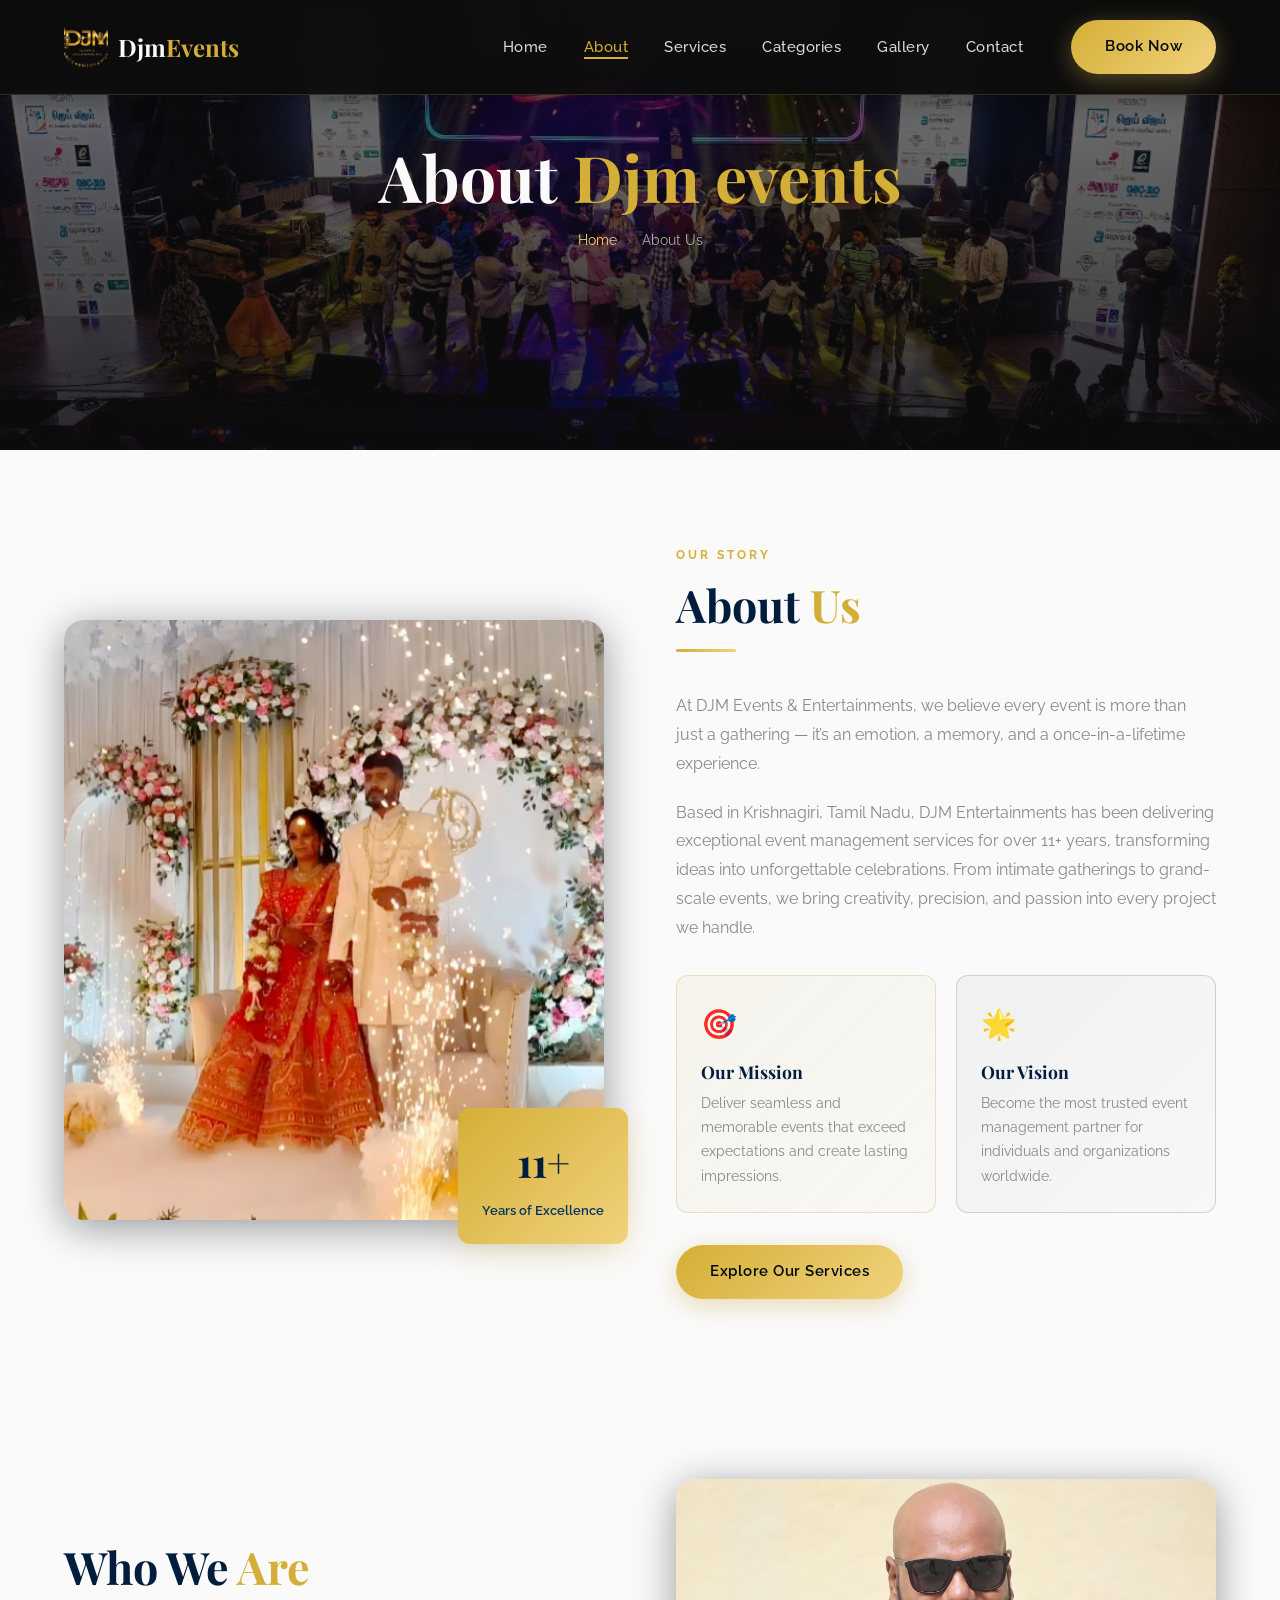
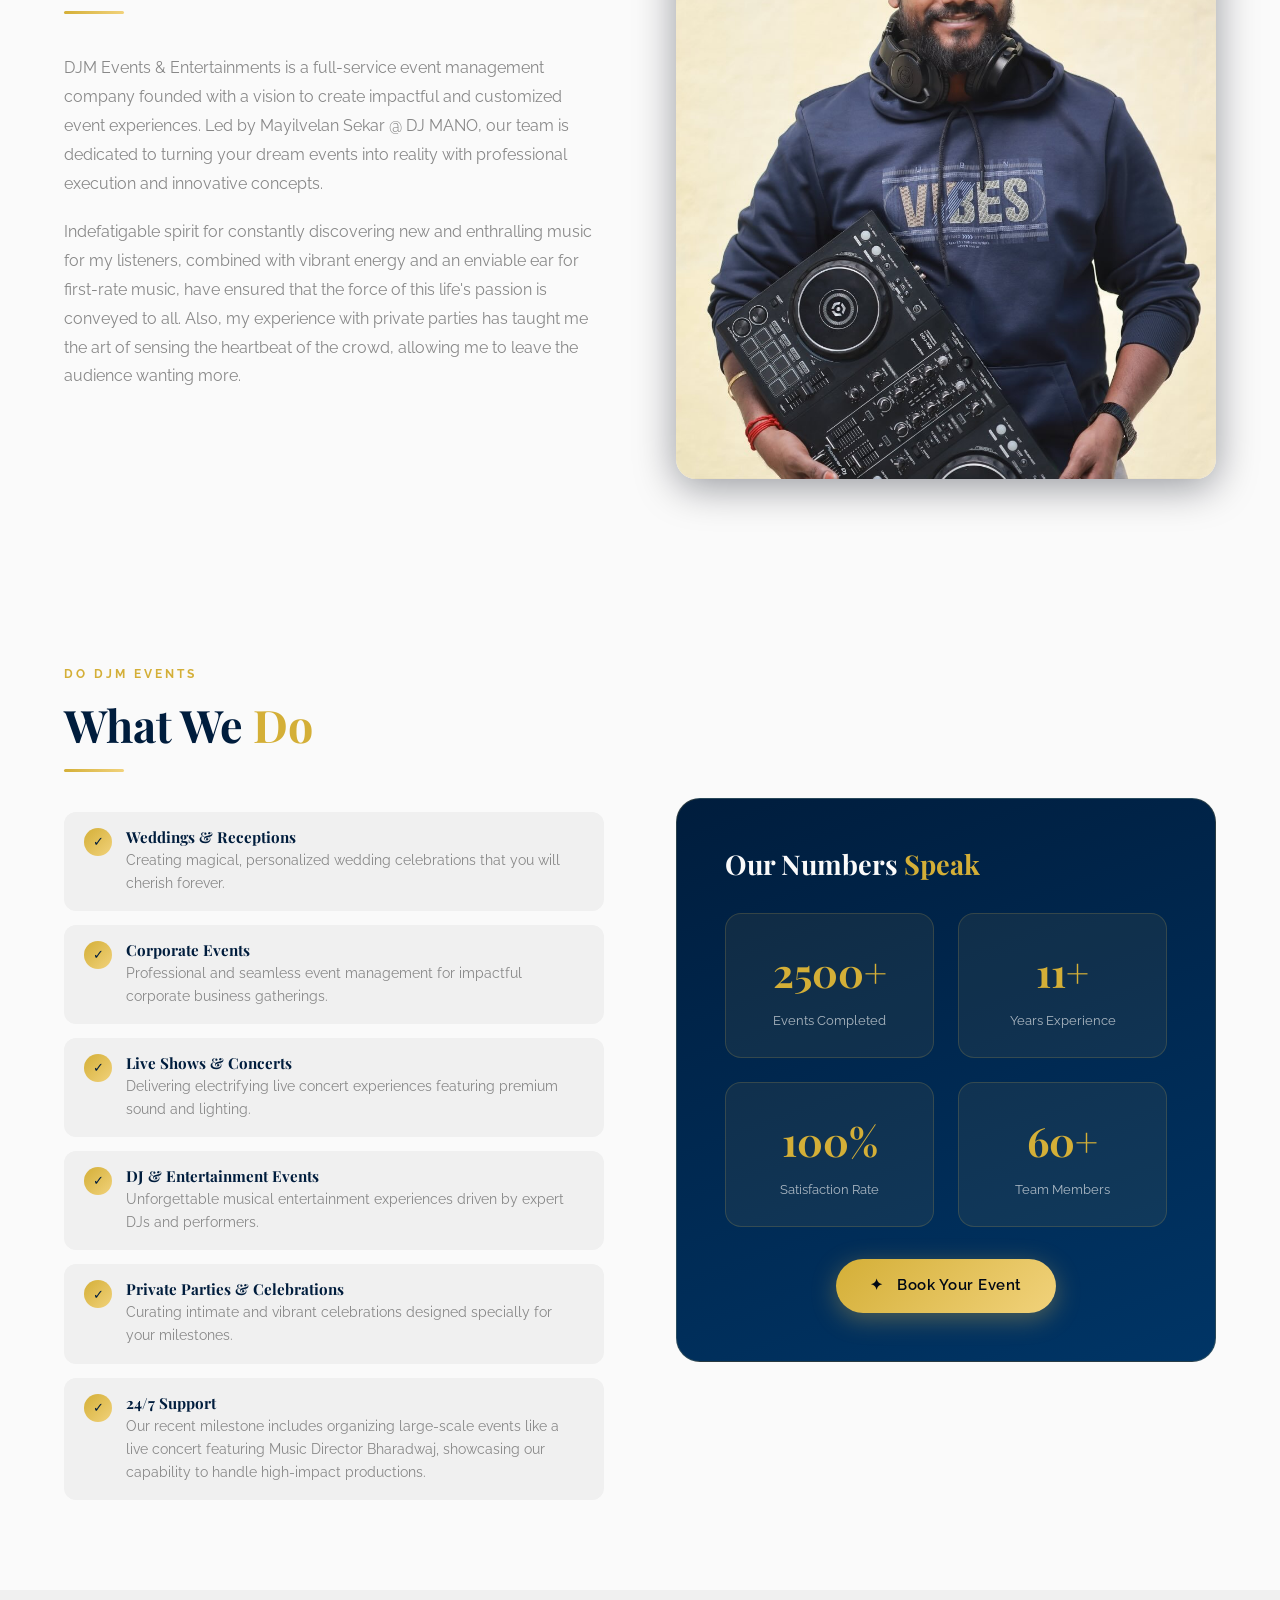
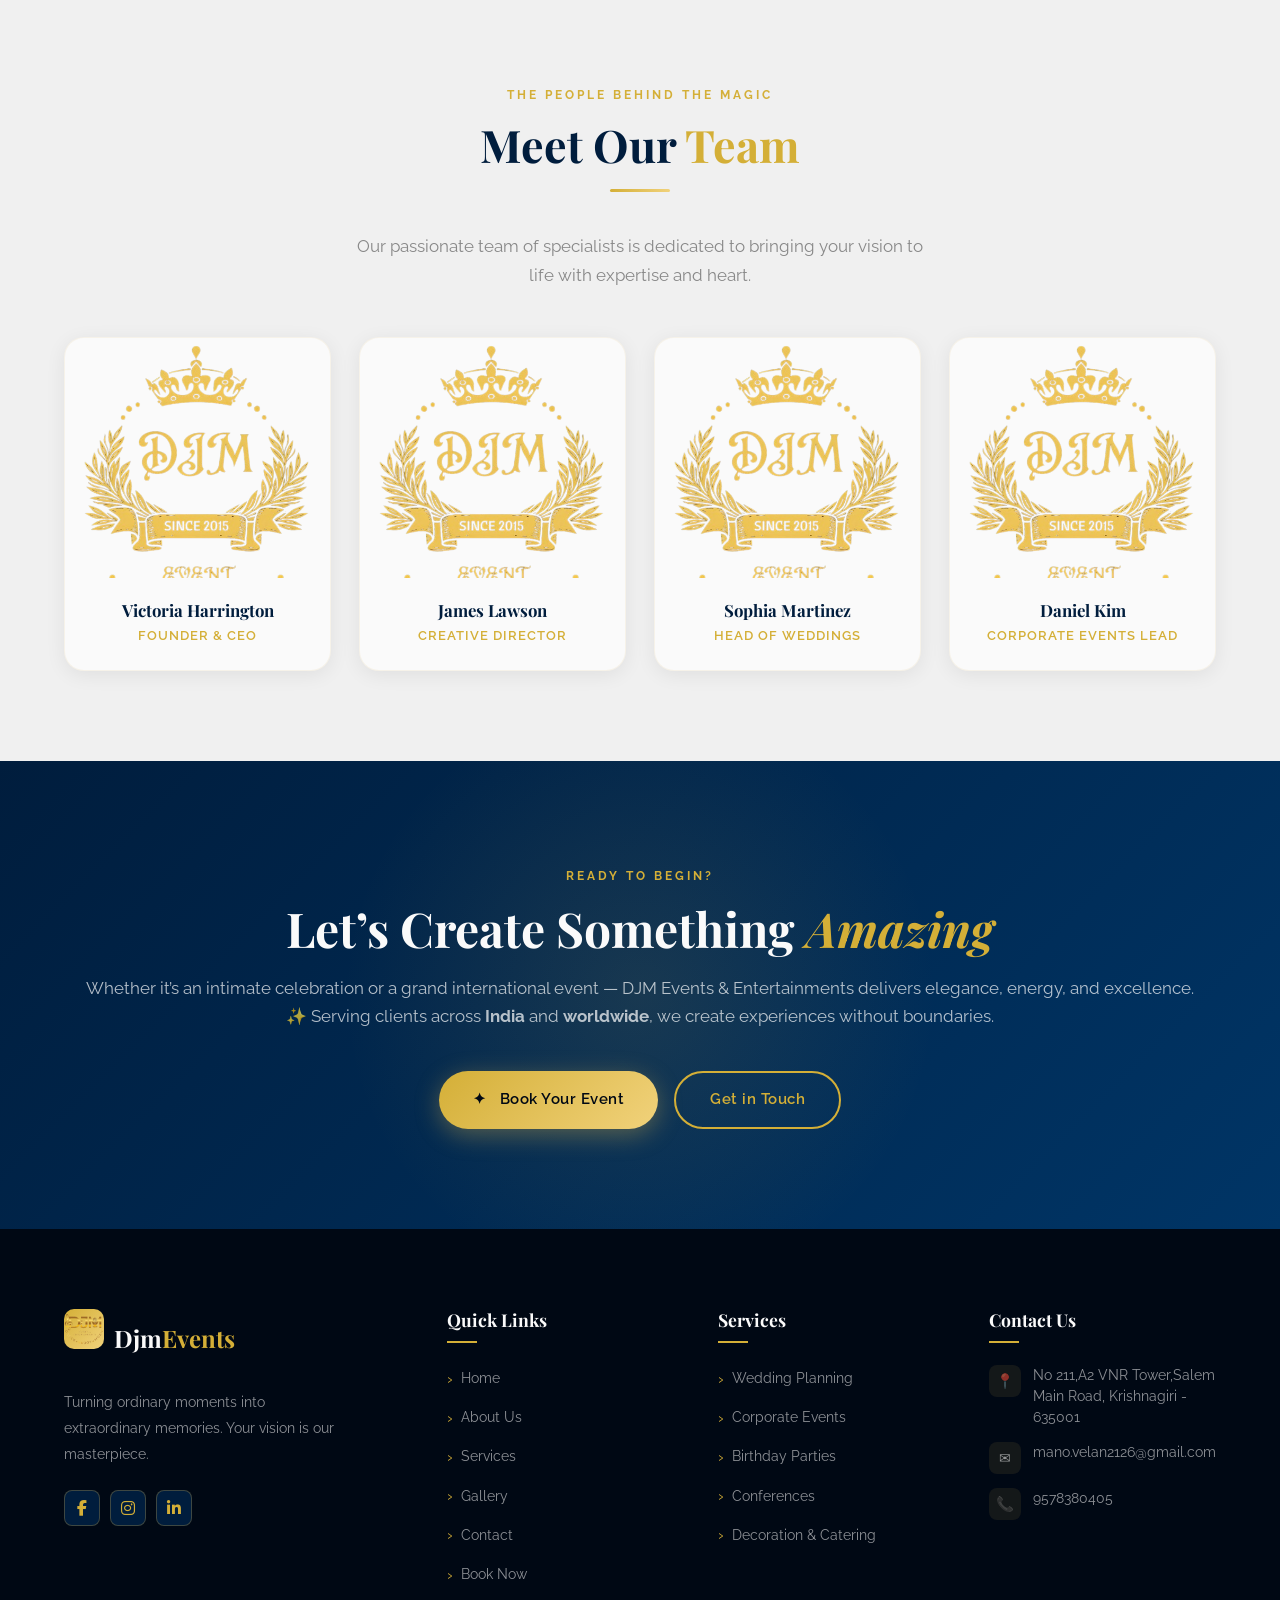
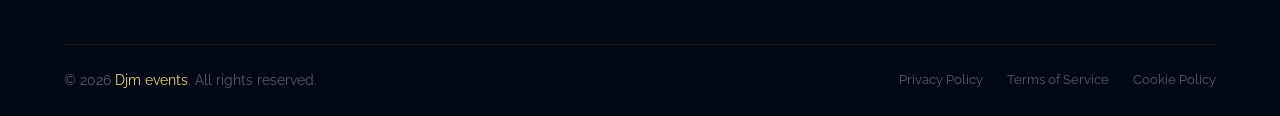
==== commit c43b4b5d: "changes" ====
--- a/about.html
+++ b/about.html
@@ -19,8 +19,7 @@
     <nav class="navbar scrolled" id="navbar">
         <div class="nav-container">
             <a href="index.html" class="nav-logo" aria-label="Djm events Home">
-                <div class="nav-logo-icon"><img src="images/djmlogo.jpg" alt="Djm Events Logo" width="40px"
-                        height="40px"></div>
+                <div class="nav-logo-icon"><img src="images/djmlogo.png" alt="Djm Events Logo"></div>
                 <span class="nav-logo-text">Djm<span>Events</span></span>
             </a>
             <ul class="nav-links" id="navLinks" role="navigation" aria-label="Main navigation">
@@ -28,6 +27,7 @@
                 <li><a href="about.html" class="nav-link active">About</a></li>
                 <li><a href="services.html" class="nav-link">Services</a></li>
                 <li><a href="categories.html" class="nav-link">Categories</a></li>
+                <li><a href="gallery.html" class="nav-link">Gallery</a></li>
                 <li><a href="contact.html" class="nav-link">Contact</a></li>
                 <li><a href="book.html" class="btn btn-primary nav-cta">Book Now</a></li>
             </ul>
@@ -39,8 +39,7 @@
 
     <!-- ===== PAGE HERO ===== -->
     <header class="page-hero" id="about-hero">
-        <div class="page-hero-bg"
-            style="background-image: url('images/concert_djmano_crowd.jpg');"></div>
+        <div class="page-hero-bg" style="background-image: url('images/concert_djmano_crowd.jpg');"></div>
         <div class="page-hero-overlay"></div>
         <div class="container">
             <div class="page-hero-content">
@@ -59,8 +58,8 @@
         <div class="container">
             <div class="about-overview">
                 <div class="about-img-wrap fade-in">
-                    <img src="images/wedding_floral_stage.jpg"
-                        alt="Djm events team at a beautiful event" class="about-img-main" loading="lazy" />
+                    <img src="images/wedding_floral_stage.jpg" alt="Djm events team at a beautiful event"
+                        class="about-img-main" loading="lazy" />
                     <div class="about-img-badge">
                         <span class="big-num">11+</span>
                         <span>Years of Excellence</span>
@@ -68,17 +67,17 @@
                 </div>
                 <div class="about-text-col fade-in">
                     <span class="section-tag">Our Story</span>
-                    <h2 class="section-title">Crafting <span>Memories</span> </h2>
+                    <h2 class="section-title">About <span>Us</span> </h2>
                     <div class="gold-divider"></div>
                     <p style="color:var(--gray-mid); margin-bottom:20px; line-height:1.8;">
-                        Djm events was founded with a singular belief: that every occasion deserves to be celebrated
-                        with
-                        beauty, intention, and flawless execution. From a small team of passionate planners, we've grown
-                        into one of New York's most trusted event management companies.
+                        At DJM Events & Entertainments, we believe every event is more than just a gathering — it’s an
+                        emotion, a memory, and a once-in-a-lifetime experience.
                     </p>
                     <p style="color:var(--gray-mid); margin-bottom:28px; line-height:1.8;">
-                        Over 15 years and 850+ events later, we continue to pour the same love and dedication into every
-                        project — whether it's an intimate dinner for 20 or a grand gala for 2,000.
+                        Based in Krishnagiri, Tamil Nadu, DJM Entertainments has been delivering exceptional event
+                        management services for over 11+ years, transforming ideas into unforgettable celebrations. From
+                        intimate gatherings to grand-scale events, we bring creativity, precision, and passion into
+                        every project we handle.
                     </p>
 
                     <div class="mission-vision-grid">
@@ -101,183 +100,101 @@
             </div>
         </div>
     </section>
-
-    <!-- ===== VALUES ===== -->
-    <section class="section-padding" style="background:var(--gray-light);" id="values">
-        <div class="container">
-            <div class="text-center fade-in">
-                <span class="section-tag">Our Core Values</span>
-                <h2 class="section-title">What Drives <span>Us</span></h2>
-                <div class="gold-divider"></div>
-            </div>
-            <div class="three-col-grid">
-                <div class="fade-in"
-                    style="background:var(--white); border-radius:20px; padding:36px 28px; text-align:center; box-shadow:0 4px 20px rgba(0,0,0,0.06); border:1px solid rgba(201,168,76,0.1); transition:var(--transition);"
-                    onmouseover="this.style.transform='translateY(-8px)'; this.style.boxShadow='var(--shadow-gold)'; this.style.borderColor='rgba(201,168,76,0.4)'"
-                    onmouseout="this.style.transform=''; this.style.boxShadow=''; this.style.borderColor='rgba(201,168,76,0.1)'">
-                    <div style="font-size:3rem; margin-bottom:16px;">💎</div>
-                    <h3
-                        style="font-family:'Playfair Display',serif; font-size:1.3rem; color:var(--dark); margin-bottom:12px;">
-                        Excellence</h3>
-                    <p style="color:var(--gray-mid); font-size:0.93rem; line-height:1.7;">We hold ourselves to the
-                        highest standards in every aspect of our work, delivering nothing short of perfection.</p>
-                </div>
-                <div class="fade-in"
-                    style="background:var(--white); border-radius:20px; padding:36px 28px; text-align:center; box-shadow:0 4px 20px rgba(0,0,0,0.06); border:1px solid rgba(201,168,76,0.1); transition:var(--transition);"
-                    onmouseover="this.style.transform='translateY(-8px)'; this.style.boxShadow='var(--shadow-gold)'; this.style.borderColor='rgba(201,168,76,0.4)'"
-                    onmouseout="this.style.transform=''; this.style.boxShadow=''; this.style.borderColor='rgba(201,168,76,0.1)'">
-                    <div style="font-size:3rem; margin-bottom:16px;">🤝</div>
-                    <h3
-                        style="font-family:'Playfair Display',serif; font-size:1.3rem; color:var(--dark); margin-bottom:12px;">
-                        Integrity</h3>
-                    <p style="color:var(--gray-mid); font-size:0.93rem; line-height:1.7;">Transparent communication,
-                        honest pricing, and genuine commitment to every client relationship we build.</p>
-                </div>
-                <div class="fade-in"
-                    style="background:var(--white); border-radius:20px; padding:36px 28px; text-align:center; box-shadow:0 4px 20px rgba(0,0,0,0.06); border:1px solid rgba(201,168,76,0.1); transition:var(--transition);"
-                    onmouseover="this.style.transform='translateY(-8px)'; this.style.boxShadow='var(--shadow-gold)'; this.style.borderColor='rgba(201,168,76,0.4)'"
-                    onmouseout="this.style.transform=''; this.style.boxShadow=''; this.style.borderColor='rgba(201,168,76,0.1)'">
-                    <div style="font-size:3rem; margin-bottom:16px;">✨</div>
-                    <h3
-                        style="font-family:'Playfair Display',serif; font-size:1.3rem; color:var(--dark); margin-bottom:12px;">
-                        Creativity</h3>
-                    <p style="color:var(--gray-mid); font-size:0.93rem; line-height:1.7;">We bring fresh, innovative
-                        ideas to every event, ensuring each experience is unique and truly unforgettable.</p>
-                </div>
-            </div>
-        </div>
+    <section class="section-padding" id="company-overview">
+        <div class="container">
+            <div class="about-overview">
+                <div class="about-text-col fade-in">
+
+                    <h2 class="section-title">Who We <span>Are</span> </h2>
+                    <div class="gold-divider"></div>
+                    <p style="color:var(--gray-mid); margin-bottom:20px; line-height:1.8;">
+                        DJM Events & Entertainments is a full-service event management company founded with a vision to
+                        create impactful and customized event experiences. Led by Mayilvelan Sekar @ DJ MANO, our team
+                        is dedicated to turning your dream events into reality with professional execution and
+                        innovative concepts.
+                    </p>
+                    <p style="color:var(--gray-mid); margin-bottom:28px; line-height:1.8;">
+                        Indefatigable spirit for constantly discovering new and enthralling music for my
+                        listeners, combined with vibrant energy and an enviable ear for first-rate music, have
+                        ensured that the force of this life's passion is conveyed to all. Also, my experience with
+                        private parties has taught me the art of sensing the heartbeat of the crowd, allowing
+                        me to leave the audience wanting more.
+                    </p>
+
+
+
+
+                </div>
+
+                <div class="about-text-col fade-in">
+                    <div class="about-img-wrap fade-in">
+                        <img src="images/Djmano.png" alt="Djm events team at a beautiful event" class="about-img-main"
+                            loading="lazy" />
+
+                    </div>
+                </div>
+
+
+            </div>
+        </div>
+
     </section>
-
-    <!-- ===== TEAM ===== -->
-    <section class="section-padding team-section" id="team">
-        <div class="container">
-            <div class="text-center fade-in">
-                <span class="section-tag">The People Behind the Magic</span>
-                <h2 class="section-title">Meet Our <span>Team</span></h2>
-                <div class="gold-divider"></div>
-                <p class="section-subtitle">Our passionate team of specialists is dedicated to bringing your vision to
-                    life with expertise and heart.</p>
-            </div>
-            <div class="team-grid">
-
-                <article class="team-card fade-in" id="team-member-1">
-                    <div class="team-img-wrap">
-                        <img src="images/team_photo.png" alt="Victoria Harrington - Founder & CEO" class="team-img"
-                            loading="lazy" />
-                        <div class="team-img-overlay"></div>
-                        <div class="team-social">
-                            <a href="#" aria-label="LinkedIn">in</a>
-                            <a href="#" aria-label="Instagram">📷</a>
-                        </div>
-                    </div>
-                    <div class="team-info">
-                        <h3 class="team-name">Victoria Harrington</h3>
-                        <p class="team-role">Founder & CEO</p>
-                    </div>
-                </article>
-
-                <article class="team-card fade-in" id="team-member-2">
-                    <div class="team-img-wrap">
-                        <img src="images/team_photo.png" alt="James Lawson - Creative Director" class="team-img"
-                            style="object-position: 33% top;" loading="lazy" />
-                        <div class="team-img-overlay"></div>
-                        <div class="team-social">
-                            <a href="#" aria-label="LinkedIn">in</a>
-                            <a href="#" aria-label="Instagram">📷</a>
-                        </div>
-                    </div>
-                    <div class="team-info">
-                        <h3 class="team-name">James Lawson</h3>
-                        <p class="team-role">Creative Director</p>
-                    </div>
-                </article>
-
-                <article class="team-card fade-in" id="team-member-3">
-                    <div class="team-img-wrap">
-                        <img src="images/team_photo.png" alt="Sophia Martinez - Head of Weddings" class="team-img"
-                            style="object-position: 66% top;" loading="lazy" />
-                        <div class="team-img-overlay"></div>
-                        <div class="team-social">
-                            <a href="#" aria-label="LinkedIn">in</a>
-                            <a href="#" aria-label="Instagram">📷</a>
-                        </div>
-                    </div>
-                    <div class="team-info">
-                        <h3 class="team-name">Sophia Martinez</h3>
-                        <p class="team-role">Head of Weddings</p>
-                    </div>
-                </article>
-
-                <article class="team-card fade-in" id="team-member-4">
-                    <div class="team-img-wrap">
-                        <img src="images/team_photo.png" alt="Daniel Kim - Corporate Events Lead" class="team-img"
-                            style="object-position: 100% top;" loading="lazy" />
-                        <div class="team-img-overlay"></div>
-                        <div class="team-social">
-                            <a href="#" aria-label="LinkedIn">in</a>
-                            <a href="#" aria-label="Instagram">📷</a>
-                        </div>
-                    </div>
-                    <div class="team-info">
-                        <h3 class="team-name">Daniel Kim</h3>
-                        <p class="team-role">Corporate Events Lead</p>
-                    </div>
-                </article>
-
-            </div>
-        </div>
-    </section>
-
-    <!-- ===== WHY US ===== -->
     <section class="section-padding" id="why-choose-us">
         <div class="container">
             <div class="two-col-grid">
                 <div class="fade-in">
-                    <span class="section-tag">Why Djm events</span>
-                    <h2 class="section-title">The Djm events <span>Difference</span></h2>
+                    <span class="section-tag">Do Djm events</span>
+                    <h2 class="section-title">What We <span>Do</span></h2>
                     <div class="gold-divider"></div>
                     <div class="why-list">
                         <div class="why-item">
                             <div class="why-check">✓</div>
                             <div class="why-item-text">
-                                <h5>Bespoke Event Design</h5>
-                                <p>Every event is a blank canvas — we create entirely custom experiences tailored to you
+                                <h5>Weddings & Receptions </h5>
+                                <p>Creating magical, personalized wedding celebrations that you will cherish forever.
                                 </p>
                             </div>
                         </div>
                         <div class="why-item">
                             <div class="why-check">✓</div>
                             <div class="why-item-text">
-                                <h5>Dedicated Event Concierge</h5>
-                                <p>One dedicated planner for your event — always available, always accountable</p>
-                            </div>
-                        </div>
-                        <div class="why-item">
-                            <div class="why-check">✓</div>
-                            <div class="why-item-text">
-                                <h5>Vetted Vendor Network</h5>
-                                <p>Access to 500+ premium vendors — all vetted and trusted by our team</p>
-                            </div>
-                        </div>
-                        <div class="why-item">
-                            <div class="why-check">✓</div>
-                            <div class="why-item-text">
-                                <h5>Day-of Coordination</h5>
-                                <p>Full day-of management so you can be present and enjoy every moment</p>
-                            </div>
-                        </div>
-                        <div class="why-item">
-                            <div class="why-check">✓</div>
-                            <div class="why-item-text">
-                                <h5>Budget Management</h5>
-                                <p>Smart, transparent budgeting with no hidden fees or surprise costs</p>
+                                <h5>Corporate Events </h5>
+                                <p>Professional and seamless event management for impactful corporate business
+                                    gatherings.</p>
+                            </div>
+                        </div>
+                        <div class="why-item">
+                            <div class="why-check">✓</div>
+                            <div class="why-item-text">
+                                <h5>Live Shows & Concerts </h5>
+                                <p>Delivering electrifying live concert experiences featuring premium sound and
+                                    lighting.</p>
+                            </div>
+                        </div>
+                        <div class="why-item">
+                            <div class="why-check">✓</div>
+                            <div class="why-item-text">
+                                <h5>DJ & Entertainment Events</h5>
+                                <p>Unforgettable musical entertainment experiences driven by expert DJs and performers.
+                                </p>
+                            </div>
+                        </div>
+                        <div class="why-item">
+                            <div class="why-check">✓</div>
+                            <div class="why-item-text">
+                                <h5>Private Parties & Celebrations </h5>
+                                <p>Curating intimate and vibrant celebrations designed specially for your milestones.
+                                </p>
                             </div>
                         </div>
                         <div class="why-item">
                             <div class="why-check">✓</div>
                             <div class="why-item-text">
                                 <h5>24/7 Support</h5>
-                                <p>Round-the-clock support throughout your planning journey and event day</p>
+
+                                <p>Our recent milestone includes organizing large-scale events like a live concert
+                                    featuring Music Director Bharadwaj, showcasing our capability to handle high-impact
+                                    productions.</p>
                             </div>
                         </div>
                     </div>
@@ -292,25 +209,25 @@
                             <div
                                 style="text-align:center; padding:24px; background:rgba(201,168,76,0.08); border-radius:16px; border:1px solid rgba(201,168,76,0.2);">
                                 <span
-                                    style="font-family:'Playfair Display',serif; font-size:2.5rem; font-weight:700; color:var(--gold); display:block;">850+</span>
+                                    style="font-family:'Playfair Display',serif; font-size:2.5rem; font-weight:700; color:var(--gold); display:block;">2500+</span>
                                 <span style="color:rgba(255,255,255,0.65); font-size:0.82rem;">Events Completed</span>
                             </div>
                             <div
                                 style="text-align:center; padding:24px; background:rgba(201,168,76,0.08); border-radius:16px; border:1px solid rgba(201,168,76,0.2);">
                                 <span
-                                    style="font-family:'Playfair Display',serif; font-size:2.5rem; font-weight:700; color:var(--gold); display:block;">15+</span>
+                                    style="font-family:'Playfair Display',serif; font-size:2.5rem; font-weight:700; color:var(--gold); display:block;">11+</span>
                                 <span style="color:rgba(255,255,255,0.65); font-size:0.82rem;">Years Experience</span>
                             </div>
                             <div
                                 style="text-align:center; padding:24px; background:rgba(201,168,76,0.08); border-radius:16px; border:1px solid rgba(201,168,76,0.2);">
                                 <span
-                                    style="font-family:'Playfair Display',serif; font-size:2.5rem; font-weight:700; color:var(--gold); display:block;">98%</span>
+                                    style="font-family:'Playfair Display',serif; font-size:2.5rem; font-weight:700; color:var(--gold); display:block;">100%</span>
                                 <span style="color:rgba(255,255,255,0.65); font-size:0.82rem;">Satisfaction Rate</span>
                             </div>
                             <div
                                 style="text-align:center; padding:24px; background:rgba(201,168,76,0.08); border-radius:16px; border:1px solid rgba(201,168,76,0.2);">
                                 <span
-                                    style="font-family:'Playfair Display',serif; font-size:2.5rem; font-weight:700; color:var(--gold); display:block;">120+</span>
+                                    style="font-family:'Playfair Display',serif; font-size:2.5rem; font-weight:700; color:var(--gold); display:block;">60+</span>
                                 <span style="color:rgba(255,255,255,0.65); font-size:0.82rem;">Team Members</span>
                             </div>
                         </div>
@@ -318,6 +235,107 @@
                             <a href="book.html" class="btn btn-primary" id="about-book-btn">✦ &nbsp; Book Your Event</a>
                         </div>
                     </div>
+                </div>
+            </div>
+        </div>
+    </section>
+
+
+
+    <!-- ===== TEAM ===== -->
+    <section class="section-padding team-section" id="team">
+        <div class="container">
+            <div class="text-center fade-in">
+                <span class="section-tag">The People Behind the Magic</span>
+                <h2 class="section-title">Meet Our <span>Team</span></h2>
+                <div class="gold-divider"></div>
+                <p class="section-subtitle">Our passionate team of specialists is dedicated to bringing your vision to
+                    life with expertise and heart.</p>
+            </div>
+            <div class="team-grid">
+
+                <article class="team-card fade-in" id="team-member-1">
+                    <div class="team-img-wrap">
+                        <img src="images/team_photo.png" alt="Victoria Harrington - Founder & CEO" class="team-img"
+                            loading="lazy" />
+                        <div class="team-img-overlay"></div>
+                        <div class="team-social">
+                            <a href="#" aria-label="LinkedIn">in</a>
+                            <a href="#" aria-label="Instagram">📷</a>
+                        </div>
+                    </div>
+                    <div class="team-info">
+                        <h3 class="team-name">Victoria Harrington</h3>
+                        <p class="team-role">Founder & CEO</p>
+                    </div>
+                </article>
+
+                <article class="team-card fade-in" id="team-member-2">
+                    <div class="team-img-wrap">
+                        <img src="images/team_photo.png" alt="James Lawson - Creative Director" class="team-img"
+                            style="object-position: 33% top;" loading="lazy" />
+                        <div class="team-img-overlay"></div>
+                        <div class="team-social">
+                            <a href="#" aria-label="LinkedIn">in</a>
+                            <a href="#" aria-label="Instagram">📷</a>
+                        </div>
+                    </div>
+                    <div class="team-info">
+                        <h3 class="team-name">James Lawson</h3>
+                        <p class="team-role">Creative Director</p>
+                    </div>
+                </article>
+
+                <article class="team-card fade-in" id="team-member-3">
+                    <div class="team-img-wrap">
+                        <img src="images/team_photo.png" alt="Sophia Martinez - Head of Weddings" class="team-img"
+                            style="object-position: 66% top;" loading="lazy" />
+                        <div class="team-img-overlay"></div>
+                        <div class="team-social">
+                            <a href="#" aria-label="LinkedIn">in</a>
+                            <a href="#" aria-label="Instagram">📷</a>
+                        </div>
+                    </div>
+                    <div class="team-info">
+                        <h3 class="team-name">Sophia Martinez</h3>
+                        <p class="team-role">Head of Weddings</p>
+                    </div>
+                </article>
+
+                <article class="team-card fade-in" id="team-member-4">
+                    <div class="team-img-wrap">
+                        <img src="images/team_photo.png" alt="Daniel Kim - Corporate Events Lead" class="team-img"
+                            style="object-position: 100% top;" loading="lazy" />
+                        <div class="team-img-overlay"></div>
+                        <div class="team-social">
+                            <a href="#" aria-label="LinkedIn">in</a>
+                            <a href="#" aria-label="Instagram">📷</a>
+                        </div>
+                    </div>
+                    <div class="team-info">
+                        <h3 class="team-name">Daniel Kim</h3>
+                        <p class="team-role">Corporate Events Lead</p>
+                    </div>
+                </article>
+
+            </div>
+        </div>
+    </section>
+
+
+    <!-- ===== CTA ===== -->
+    <section class="cta-section">
+        <div class="container">
+            <div class="cta-content text-center fade-in">
+                <span class="section-tag">Ready to Begin?</span>
+                <h2 class="cta-title">Let’s Create Something <span>Amazing</span></h2>
+                <p class="cta-subtitle">Whether it’s an intimate celebration or a grand international event — DJM Events
+                    & Entertainments delivers elegance, energy, and excellence.<br>✨ Serving clients across
+                    <strong>India</strong> and <strong>worldwide</strong>, we create experiences without boundaries.
+                </p>
+                <div class="cta-buttons">
+                    <a href="book.html" class="btn btn-primary">✦ &nbsp; Book Your Event</a>
+                    <a href="contact.html" class="btn btn-outline">Get in Touch</a>
                 </div>
             </div>
         </div>
@@ -329,7 +347,7 @@
             <div class="footer-top">
                 <div class="footer-brand">
                     <div class="footer-logo">
-                        <div class="footer-logo-icon"><img src="images/djmlogo.jpg" alt="Djm Events Logo"></div>
+                        <div class="footer-logo-icon"><img src="images/djmlogo.png" alt="Djm Events Logo"></div>
                         <span class="footer-logo-text">Djm<span>Events</span></span>
                     </div>
                     <p class="footer-desc">Turning ordinary moments into extraordinary memories. Your vision is our
@@ -352,6 +370,7 @@
                         <a href="index.html">Home</a>
                         <a href="about.html">About Us</a>
                         <a href="services.html">Services</a>
+                        <a href="gallery.html">Gallery</a>
                         <a href="contact.html">Contact</a>
                         <a href="book.html">Book Now</a>
                     </div>
@@ -398,4 +417,4 @@
     <script src="main.js"></script>
 </body>
 
-</html>
+</html>
--- a/style.css
+++ b/style.css
@@ -698,7 +698,7 @@
 
 /* ===================== TESTIMONIALS ===================== */
 .testimonials {
-  background: linear-gradient(160deg, var(--dark) 0%, var(--dark-mid) 100%);
+  background: none;
 }
 
 .testimonials-grid {
@@ -708,18 +708,18 @@
 }
 
 .testimonial-card {
-  background: rgba(255, 255, 255, 0.05);
-  border: 1px solid rgba(201, 168, 76, 0.2);
+  background: var(--white);
+  border: 1px solid rgba(0, 0, 0, 0.05);
+  box-shadow: 0 4px 20px rgba(0,0,0,0.04);
   border-radius: var(--radius-lg);
   padding: 36px 32px;
   position: relative;
   transition: var(--transition);
-  backdrop-filter: blur(10px);
 }
 
 .testimonial-card:hover {
-  background: rgba(201, 168, 76, 0.08);
-  border-color: rgba(201, 168, 76, 0.5);
+  border-color: rgba(201, 168, 76, 0.4);
+  box-shadow: var(--shadow-gold);
   transform: translateY(-6px);
 }
 
@@ -734,7 +734,7 @@
 }
 
 .testimonial-text {
-  color: rgba(255, 255, 255, 0.82);
+  color: var(--gray-mid);
   font-size: 0.97rem;
   line-height: 1.8;
   font-style: italic;
@@ -766,7 +766,7 @@
 
 
 .author-name {
-  color: var(--white);
+  color: var(--dark);
   font-weight: 600;
   font-size: 0.95rem;
 }
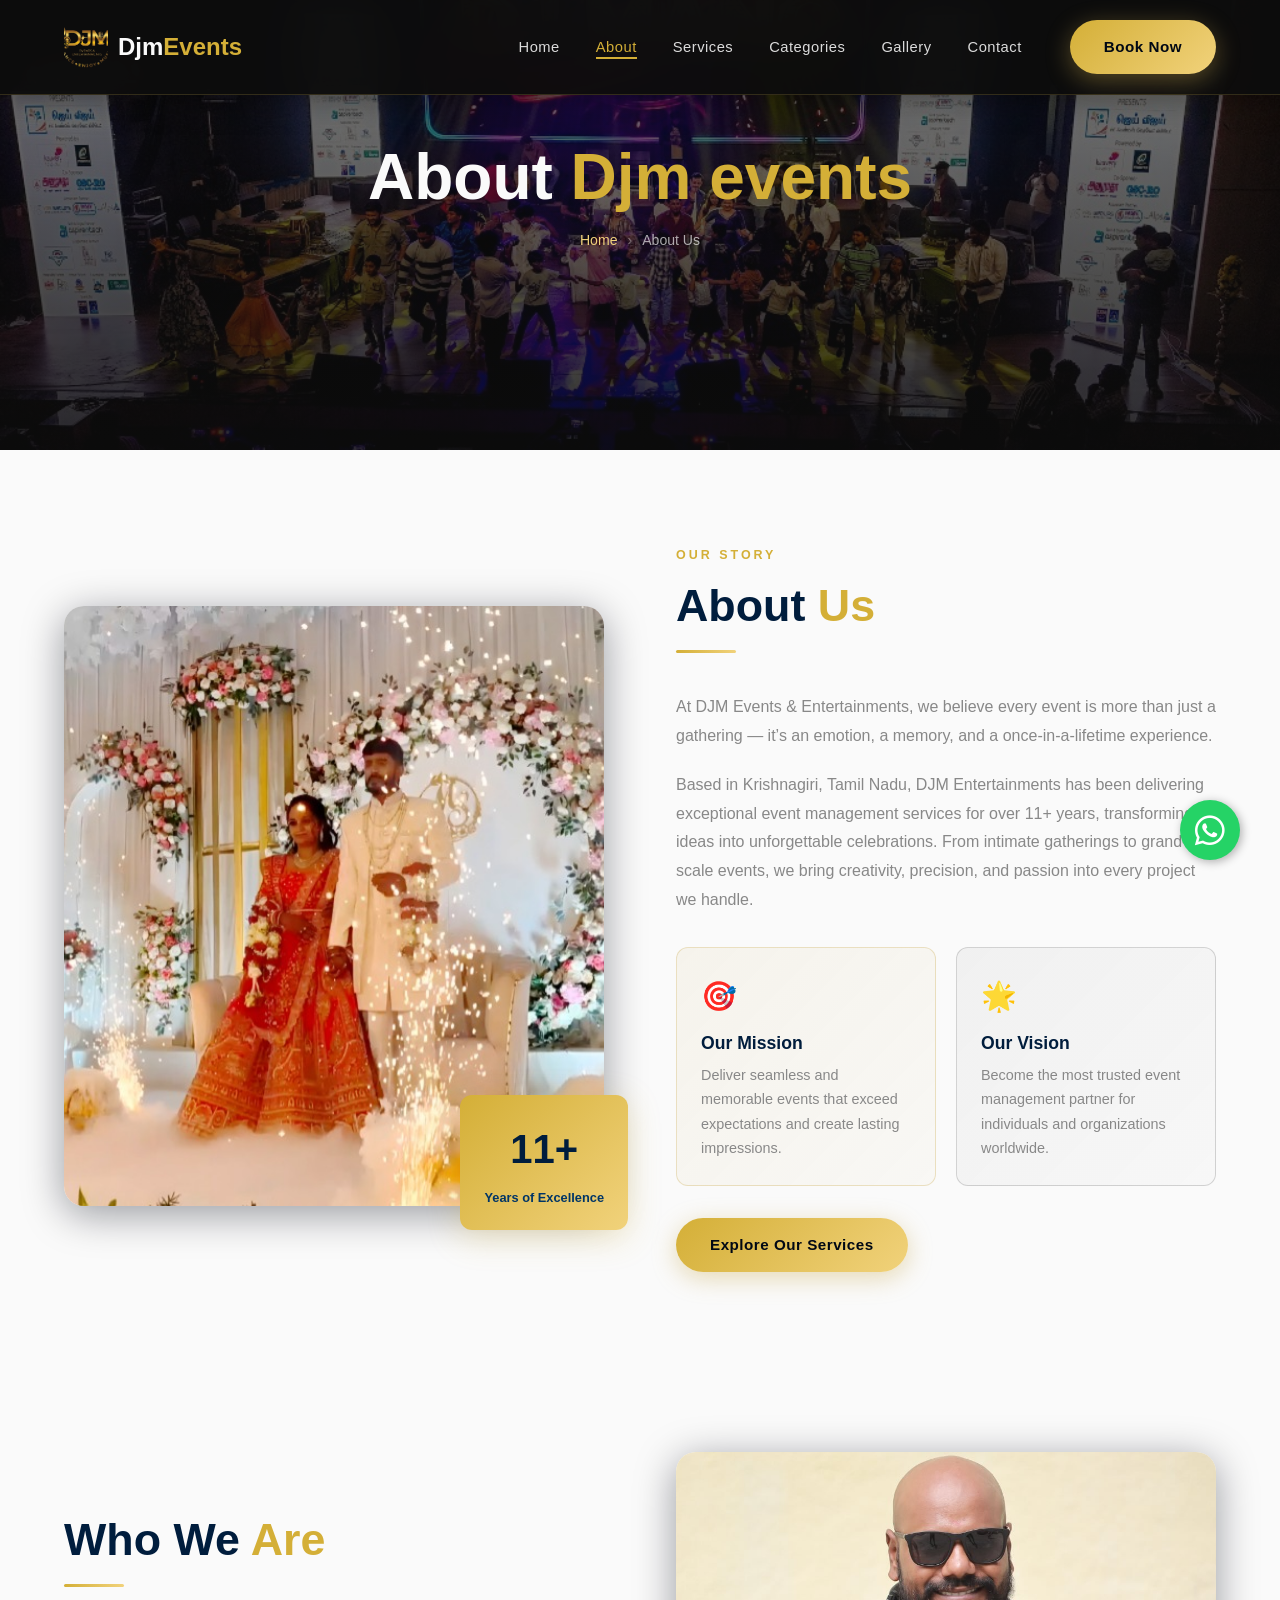
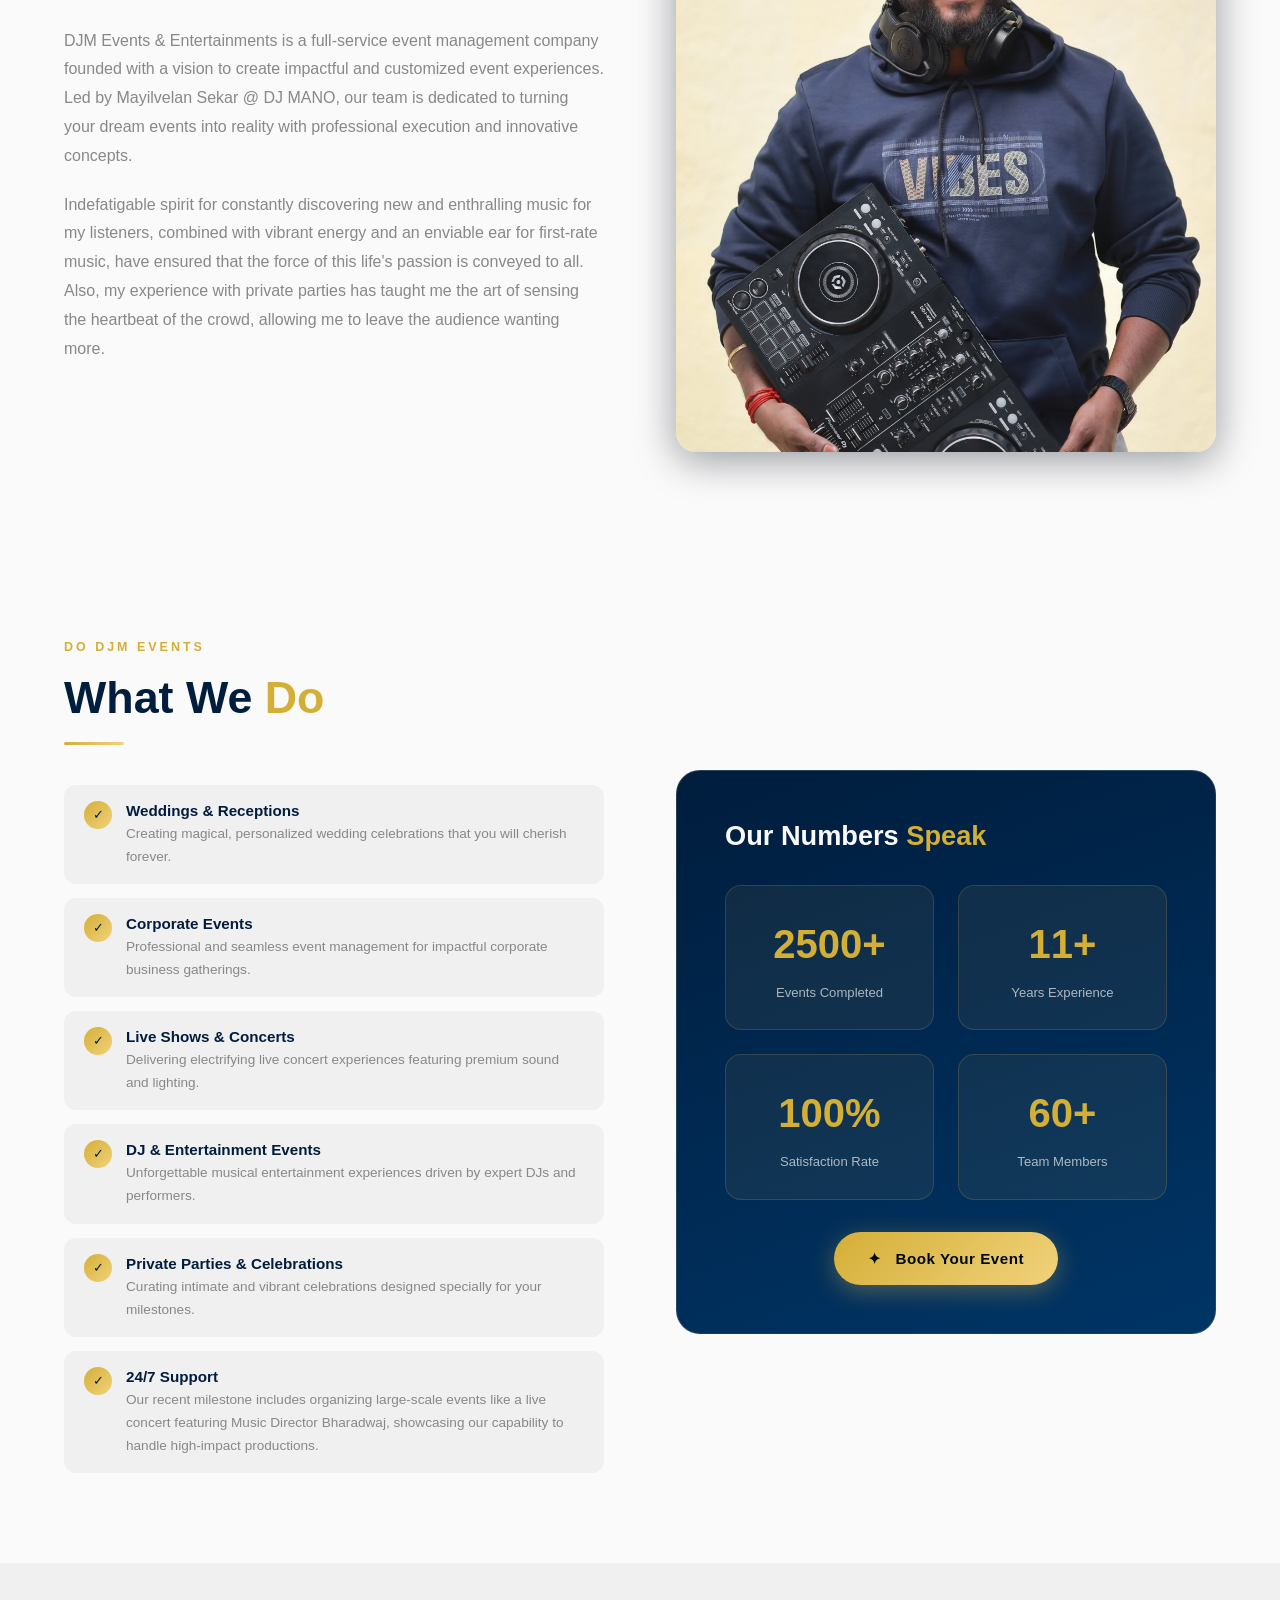
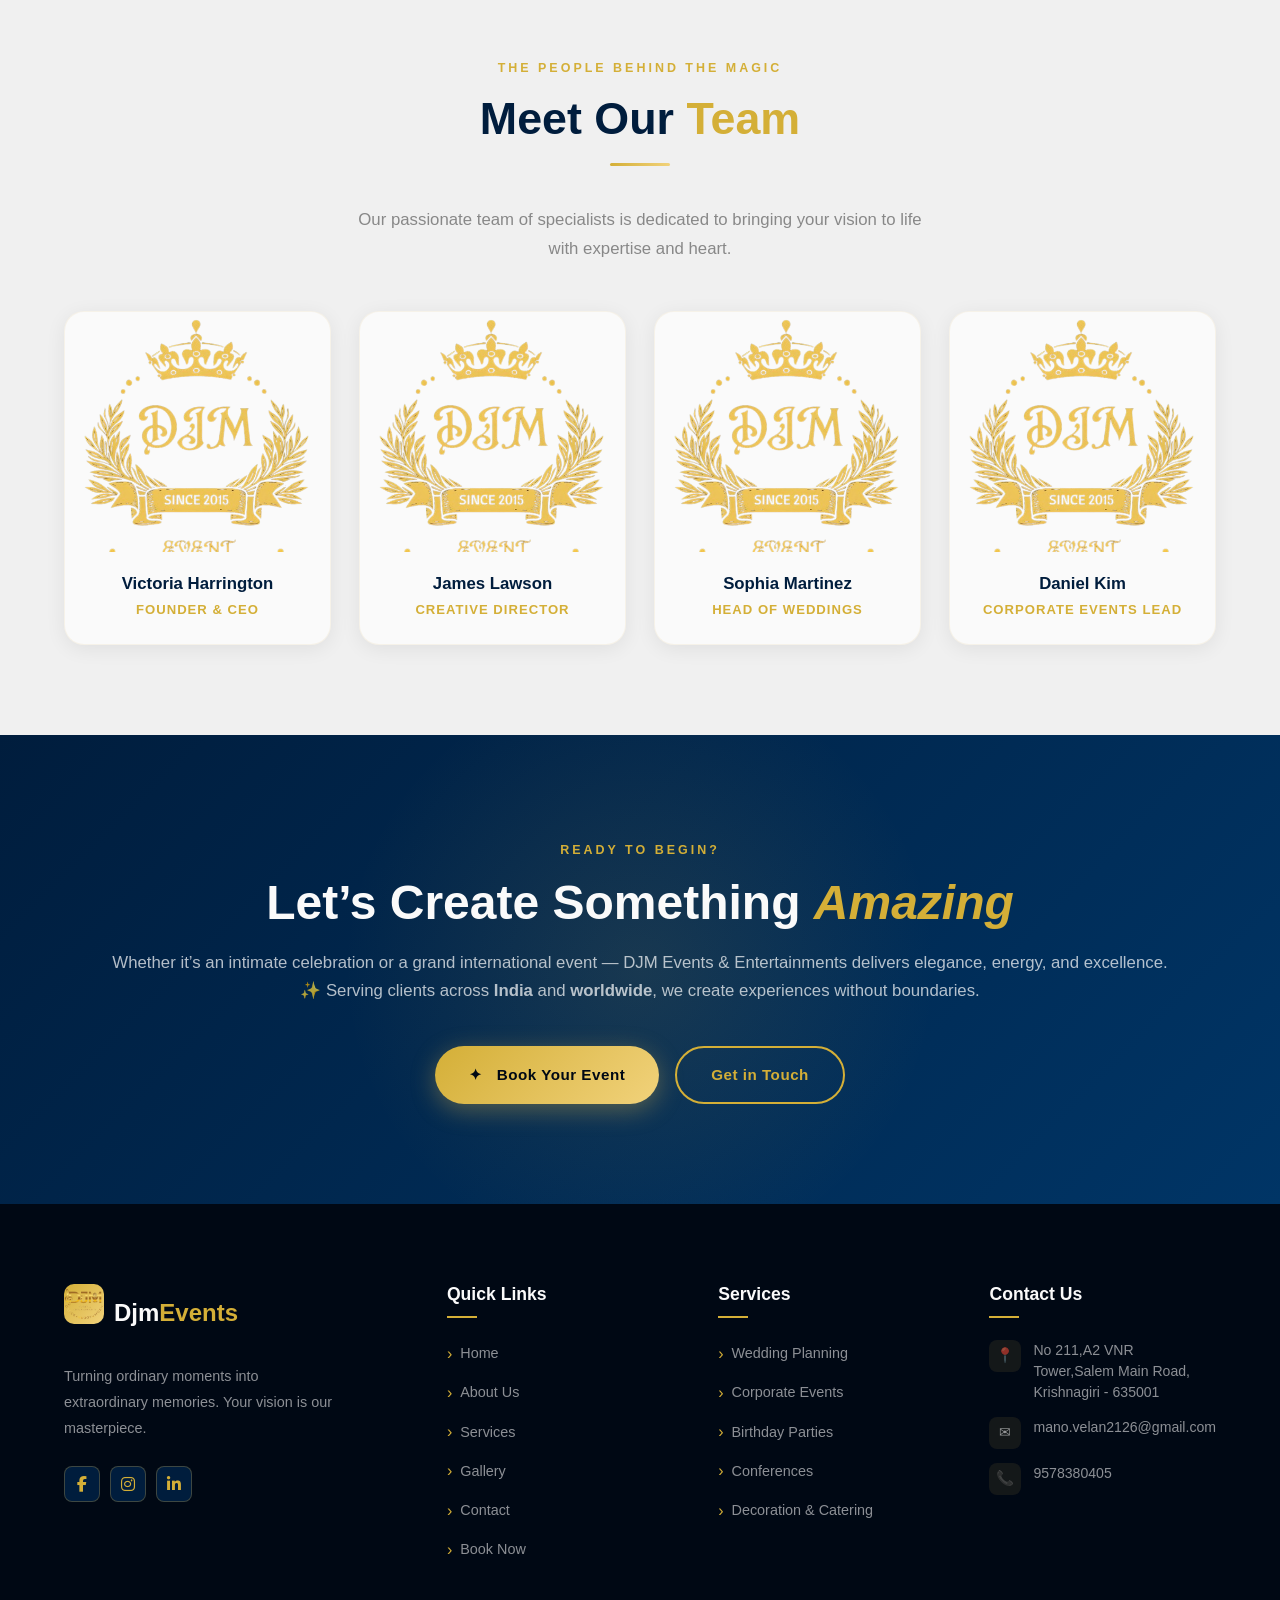
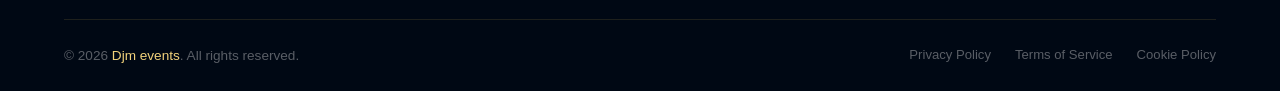
==== commit 70bdbc29: "Merge branch 'main' of https://github.com/Jayaseelan123/dj" ====
--- a/about.html
+++ b/about.html
@@ -14,6 +14,7 @@
 </head>
 
 <body>
+    <div class="nav-overlay"></div>
 
     <!-- ===== NAVBAR ===== -->
     <nav class="navbar scrolled" id="navbar">
@@ -29,7 +30,7 @@
                 <li><a href="categories.html" class="nav-link">Categories</a></li>
                 <li><a href="gallery.html" class="nav-link">Gallery</a></li>
                 <li><a href="contact.html" class="nav-link">Contact</a></li>
-                <li><a href="book.html" class="btn btn-primary nav-cta">Book Now</a></li>
+                <li><a href="https://wa.me/919578380405?text=Hi,%20I'd%20like%20to%20book%20an%20event%20with%20Djm%20Events." target="_blank" class="btn btn-primary nav-cta">Book Now</a></li>
             </ul>
             <button class="hamburger" id="hamburger" aria-label="Toggle navigation" aria-expanded="false">
                 <span></span><span></span><span></span>
@@ -203,36 +204,36 @@
                     <div
                         style="background:linear-gradient(160deg,var(--dark),var(--dark-mid)); border-radius:24px; padding:48px; border:1px solid rgba(201,168,76,0.2);">
                         <h3
-                            style="font-family:'Playfair Display',serif; font-size:1.7rem; color:var(--white); margin-bottom:32px;">
+                            style="font-family:'Open Sans',sans-serif; font-size:1.7rem; color:var(--white); margin-bottom:32px;">
                             Our Numbers <span style="color:var(--gold);">Speak</span></h3>
                         <div class="two-two-grid">
                             <div
                                 style="text-align:center; padding:24px; background:rgba(201,168,76,0.08); border-radius:16px; border:1px solid rgba(201,168,76,0.2);">
                                 <span
-                                    style="font-family:'Playfair Display',serif; font-size:2.5rem; font-weight:700; color:var(--gold); display:block;">2500+</span>
+                                    style="font-family:'Open Sans',sans-serif; font-size:2.5rem; font-weight:700; color:var(--gold); display:block;">2500+</span>
                                 <span style="color:rgba(255,255,255,0.65); font-size:0.82rem;">Events Completed</span>
                             </div>
                             <div
                                 style="text-align:center; padding:24px; background:rgba(201,168,76,0.08); border-radius:16px; border:1px solid rgba(201,168,76,0.2);">
                                 <span
-                                    style="font-family:'Playfair Display',serif; font-size:2.5rem; font-weight:700; color:var(--gold); display:block;">11+</span>
+                                    style="font-family:'Open Sans',sans-serif; font-size:2.5rem; font-weight:700; color:var(--gold); display:block;">11+</span>
                                 <span style="color:rgba(255,255,255,0.65); font-size:0.82rem;">Years Experience</span>
                             </div>
                             <div
                                 style="text-align:center; padding:24px; background:rgba(201,168,76,0.08); border-radius:16px; border:1px solid rgba(201,168,76,0.2);">
                                 <span
-                                    style="font-family:'Playfair Display',serif; font-size:2.5rem; font-weight:700; color:var(--gold); display:block;">100%</span>
+                                    style="font-family:'Open Sans',sans-serif; font-size:2.5rem; font-weight:700; color:var(--gold); display:block;">100%</span>
                                 <span style="color:rgba(255,255,255,0.65); font-size:0.82rem;">Satisfaction Rate</span>
                             </div>
                             <div
                                 style="text-align:center; padding:24px; background:rgba(201,168,76,0.08); border-radius:16px; border:1px solid rgba(201,168,76,0.2);">
                                 <span
-                                    style="font-family:'Playfair Display',serif; font-size:2.5rem; font-weight:700; color:var(--gold); display:block;">60+</span>
+                                    style="font-family:'Open Sans',sans-serif; font-size:2.5rem; font-weight:700; color:var(--gold); display:block;">60+</span>
                                 <span style="color:rgba(255,255,255,0.65); font-size:0.82rem;">Team Members</span>
                             </div>
                         </div>
                         <div style="margin-top:32px; text-align:center;">
-                            <a href="book.html" class="btn btn-primary" id="about-book-btn">✦ &nbsp; Book Your Event</a>
+                            <a href="https://wa.me/919578380405?text=Hi,%20I'd%20like%20to%20book%20an%20event%20with%20Djm%20Events." target="_blank" class="btn btn-primary" id="about-book-btn">✦ &nbsp; Book Your Event</a>
                         </div>
                     </div>
                 </div>
@@ -334,7 +335,7 @@
                     <strong>India</strong> and <strong>worldwide</strong>, we create experiences without boundaries.
                 </p>
                 <div class="cta-buttons">
-                    <a href="book.html" class="btn btn-primary">✦ &nbsp; Book Your Event</a>
+                    <a href="https://wa.me/919578380405?text=Hi,%20I'd%20like%20to%20book%20an%20event%20with%20Djm%20Events." target="_blank" class="btn btn-primary">✦ &nbsp; Book Your Event</a>
                     <a href="contact.html" class="btn btn-outline">Get in Touch</a>
                 </div>
             </div>
@@ -372,7 +373,7 @@
                         <a href="services.html">Services</a>
                         <a href="gallery.html">Gallery</a>
                         <a href="contact.html">Contact</a>
-                        <a href="book.html">Book Now</a>
+                        <a href="https://wa.me/919578380405?text=Hi,%20I'd%20like%20to%20book%20an%20event%20with%20Djm%20Events." target="_blank">Book Now</a>
                     </div>
                 </div>
                 <div class="footer-col">
@@ -414,7 +415,12 @@
         </div>
     </footer>
 
-    <script src="main.js"></script>
+    <!-- Floating WhatsApp Icon -->
+  <a href="https://wa.me/919578380405?text=Hi,%20I'd%20like%20to%20book%20an%20event%20with%20Djm%20Events." class="whatsapp-float" target="_blank" aria-label="Chat with us on WhatsApp">
+    <i class="fab fa-whatsapp"></i>
+  </a>
+
+  <script src="main.js"></script>
 </body>
 
 </html>
--- a/style.css
+++ b/style.css
@@ -1,9 +1,15 @@
+/* ===== Custom: Reduced max-width for Other Events section ===== */
+#panel-others {
+  max-width: 800px;
+  margin-left: auto;
+  margin-right: auto;
+}
 /* ===================================================
    Djm events - Event Management Website Stylesheet
    Color Palette: Gold (#C9A84C), Black (#0D0D0D), White (#FAFAFA), Champagne (#F5E6C8)
    =================================================== */
 
-@import url("https://fonts.googleapis.com/css2?family=Playfair+Display:ital,wght@0,400;0,600;0,700;1,400&family=Raleway:wght@300;400;500;600;700&display=swap");
+@import url("https://fonts.googleapis.com/css2?family=Open+Sans:ital,wght@0,300..800;1,300..800&display=swap");
 
 :root {
   --gold: #d4af37;
@@ -41,7 +47,7 @@
 }
 
 body {
-  font-family: "Raleway", sans-serif;
+  font-family: "Open Sans", sans-serif;
   background-color: var(--white);
   color: var(--text-dark);
   line-height: 1.7;
@@ -53,7 +59,7 @@
 h3,
 h4,
 h5 {
-  font-family: "Playfair Display", serif;
+  font-family: "Open Sans", sans-serif;
   line-height: 1.25;
 }
 
@@ -77,7 +83,7 @@
 textarea,
 select,
 button {
-  font-family: "Raleway", sans-serif;
+  font-family: "Open Sans", sans-serif;
 }
 
 /* ===================== UTILITY ===================== */
@@ -271,7 +277,7 @@
 }
 
 .nav-logo-text {
-  font-family: "Playfair Display", serif;
+  font-family: "Open Sans", sans-serif;
   font-size: 1.5rem;
   font-weight: 700;
   color: var(--white);
@@ -327,6 +333,8 @@
   gap: 5px;
   cursor: pointer;
   padding: 4px;
+  background: transparent;
+  border: none;
 }
 
 .hamburger span {
@@ -578,7 +586,7 @@
 }
 
 .stat-number {
-  font-family: "Playfair Display", serif;
+  font-family: "Open Sans", sans-serif;
   font-size: 3rem;
   font-weight: 700;
   color: var(--gold);
@@ -755,7 +763,7 @@
   display: flex;
   align-items: center;
   justify-content: center;
-  font-family: "Playfair Display", serif;
+  font-family: "Open Sans", sans-serif;
   font-size: 1.2rem;
   color: var(--dark);
   font-weight: 700;
@@ -887,7 +895,7 @@
 }
 
 .about-img-badge .big-num {
-  font-family: "Playfair Display", serif;
+  font-family: "Open Sans", sans-serif;
   font-size: 2.5rem;
   font-weight: 700;
   color: var(--dark);
@@ -941,7 +949,7 @@
 }
 
 .mv-card h4 {
-  font-family: "Playfair Display", serif;
+  font-family: "Open Sans", sans-serif;
   font-size: 1.1rem;
   color: var(--dark);
   margin-bottom: 8px;
@@ -1218,7 +1226,7 @@
 }
 
 .category-card-body h3 {
-  font-family: "Playfair Display", serif;
+  font-family: "Open Sans", sans-serif;
   font-size: 1.5rem;
   color: var(--dark);
   margin-bottom: 12px;
@@ -1277,7 +1285,7 @@
 .comparison-table th {
   padding: 20px 16px;
   text-align: left;
-  font-family: "Playfair Display", serif;
+  font-family: "Open Sans", sans-serif;
   font-size: 1rem;
   font-weight: 600;
   letter-spacing: 0.5px;
@@ -1750,7 +1758,7 @@
 }
 
 .footer-logo-text {
-  font-family: "Playfair Display", serif;
+  font-family: "Open Sans", sans-serif;
   font-size: 1.5rem;
   font-weight: 700;
   color: var(--white);
@@ -1794,7 +1802,7 @@
 }
 
 .footer-col h4 {
-  font-family: "Playfair Display", serif;
+  font-family: "Open Sans", sans-serif;
   font-size: 1.1rem;
   color: var(--white);
   margin-bottom: 22px;
@@ -1955,11 +1963,12 @@
 
 @media (max-width: 768px) {
   .nav-links {
-    display: none;
+    display: flex;
+    visibility: hidden;
     position: fixed;
     top: 0;
     right: 0;
-    bottom: 0;
+    height: 100vh;
     width: 280px;
     background: var(--dark);
     flex-direction: column;
@@ -1979,6 +1988,7 @@
 
   .nav-links.open {
     display: flex;
+    visibility: visible;
     transform: translateX(0);
   }
 
@@ -2418,3 +2428,113 @@
   background: var(--gold);
   color: var(--dark);
 }
+
+/* ===== FLOATING WHATSAPP ICON ===== */
+.whatsapp-float {
+  position: fixed;
+  bottom: 40px;
+  right: 40px;
+  width: 60px;
+  height: 60px;
+  background-color: #25d366;
+  color: #fff;
+  border-radius: 50px;
+  text-align: center;
+  font-size: 34px;
+  box-shadow: 2px 2px 10px rgba(0, 0, 0, 0.3);
+  z-index: 1000;
+  display: flex;
+  align-items: center;
+  justify-content: center;
+  transition: var(--transition);
+}
+
+.whatsapp-float:hover {
+  background-color: #128c7e;
+  transform: scale(1.1);
+  color: #fff;
+  box-shadow: 2px 2px 15px rgba(0, 0, 0, 0.4);
+}
+
+@media (max-width: 768px) {
+  .whatsapp-float {
+    bottom: 20px;
+    right: 20px;
+    width: 54px;
+    height: 54px;
+    font-size: 28px;
+  }
+}
+
+/* Override for mobile responsiveness enhancements */
+@media (max-width: 768px) {
+  .nav-links {
+    display: flex !important;
+    visibility: hidden;
+    position: fixed;
+    top: 0;
+    right: 0;
+    height: 100vh;
+    overflow-y: auto;
+    width: 280px;
+    background: var(--dark) !important;
+    flex-direction: column;
+    padding: 100px 32px 32px !important;
+    gap: 12px !important;
+    z-index: 999;
+    transform: translateX(100%);
+    transition: transform 0.35s cubic-bezier(0.4, 0, 0.2, 1), visibility 0.35s !important;
+    box-shadow: -10px 0 30px rgba(0,0,0,0.5) !important;
+    border-left: 1px solid rgba(201, 168, 76, 0.3) !important;
+  }
+
+  .nav-links.open {
+    visibility: visible !important;
+    transform: translateX(0) !important;
+  }
+
+  .nav-links .nav-link {
+    color: var(--white) !important;
+    font-size: 1.1rem !important;
+    width: 100%;
+    padding: 12px 0 !important;
+    border-bottom: 1px solid rgba(255, 255, 255, 0.05);
+  }
+
+  .nav-links .nav-link:last-child {
+    border-bottom: none;
+  }
+
+  .hamburger.open span:nth-child(1) {
+    transform: translateY(7px) rotate(45deg);
+  }
+  .hamburger.open span:nth-child(2) {
+    opacity: 0;
+    transform: translateX(-10px);
+  }
+  .hamburger.open span:nth-child(3) {
+    transform: translateY(-7px) rotate(-45deg);
+  }
+
+  .stats-grid {
+    grid-template-columns: repeat(2, 1fr) !important;
+    gap: 16px !important;
+  }
+}
+
+/* ===== NAVIGATION OVERLAY ===== */
+.nav-overlay {
+  position: fixed;
+  inset: 0;
+  background: rgba(0, 8, 20, 0.7);
+  backdrop-filter: blur(6px);
+  z-index: 998;
+  opacity: 0;
+  visibility: hidden;
+  transition: all 0.4s ease;
+}
+
+.nav-overlay.active {
+  opacity: 1;
+  visibility: visible;
+}
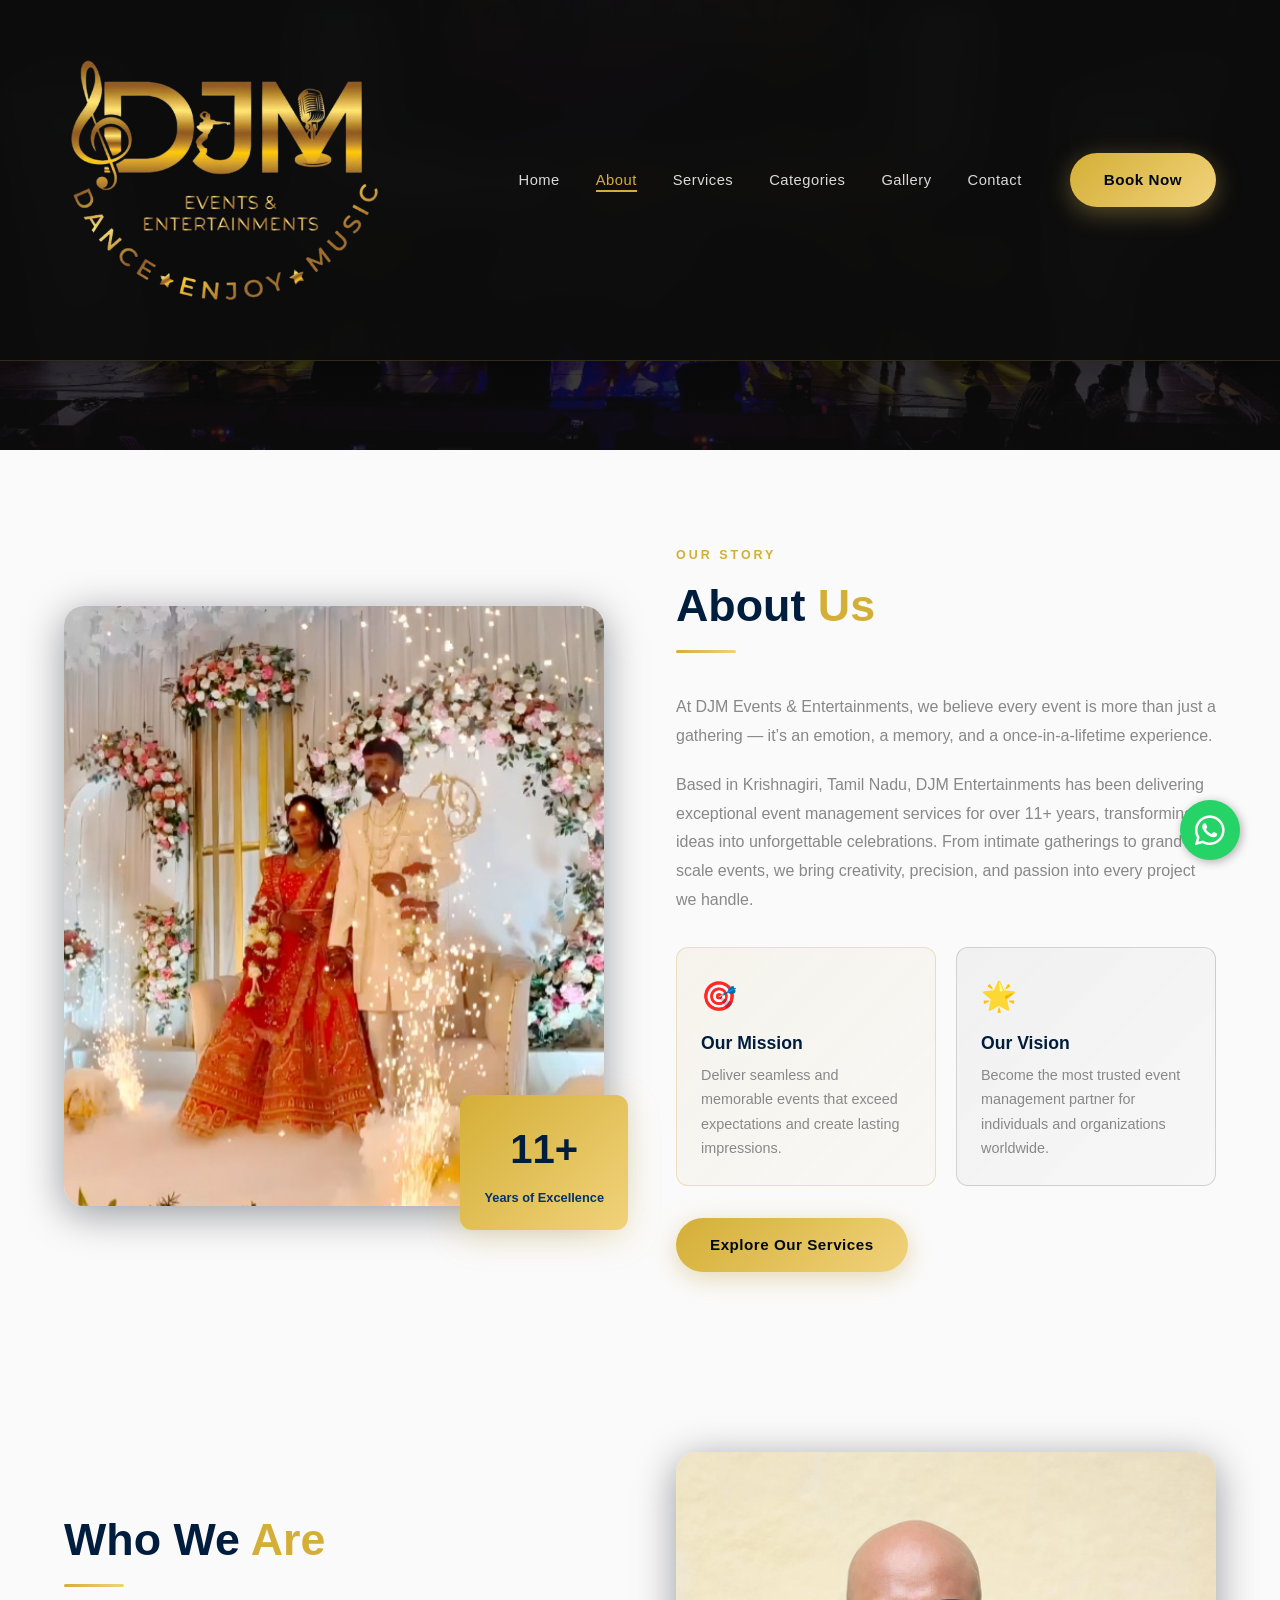
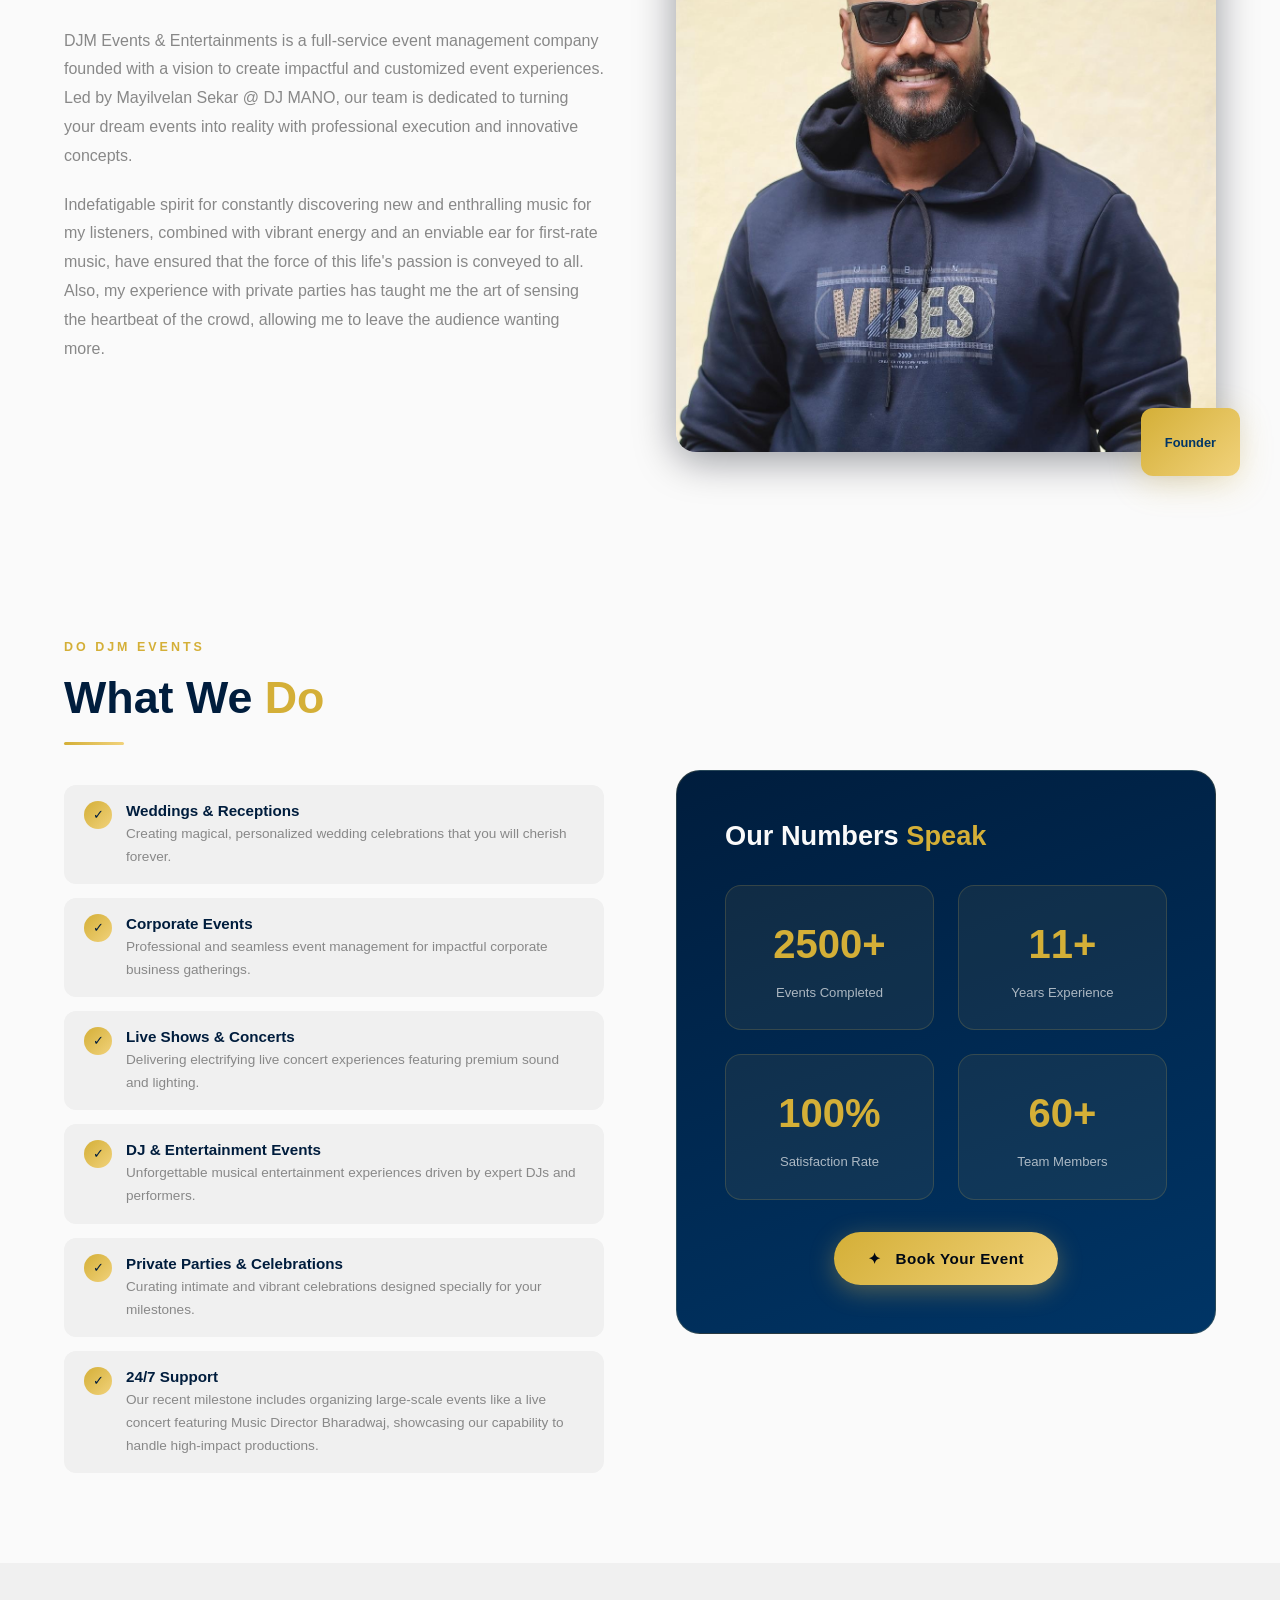
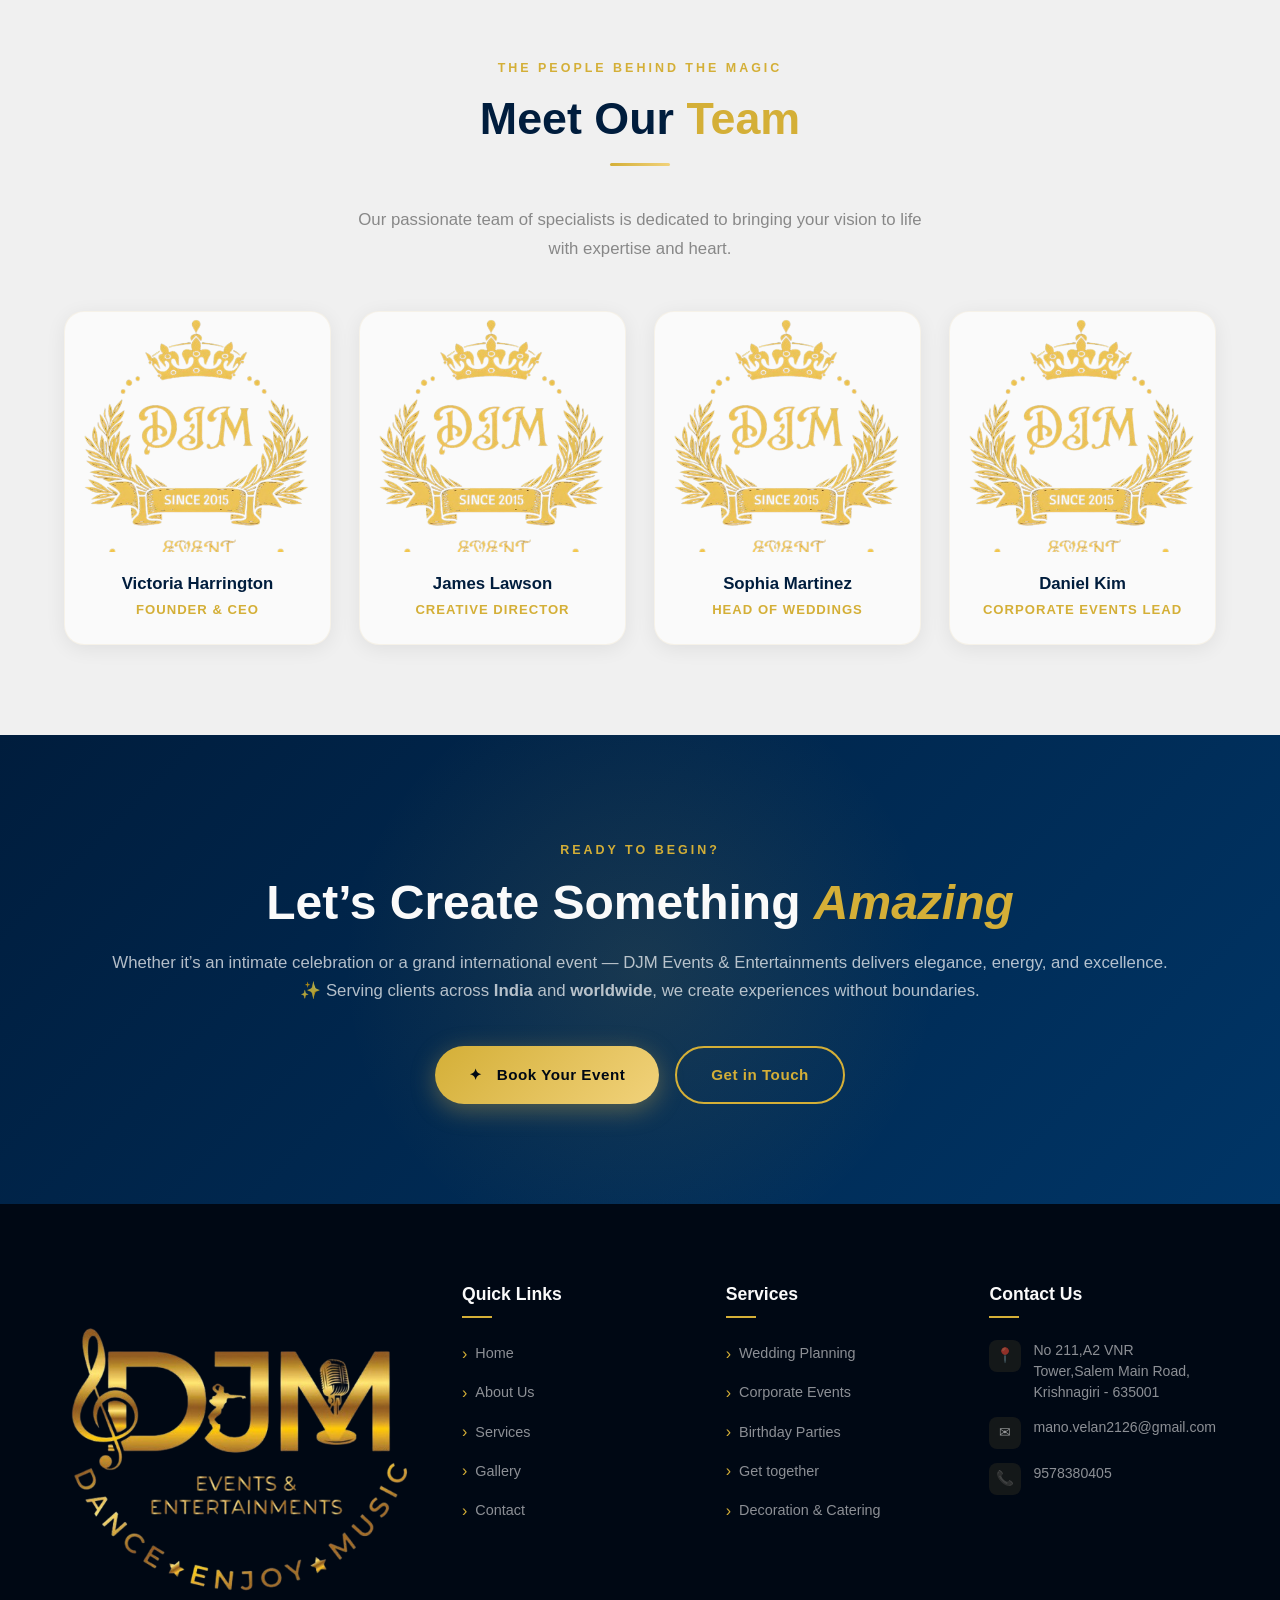
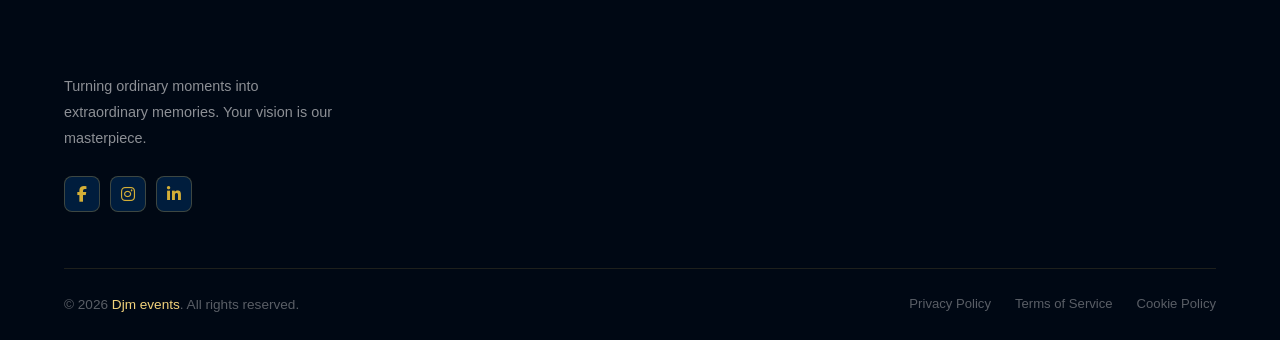
==== commit 4236b26b: "changes" ====
--- a/about.html
+++ b/about.html
@@ -20,8 +20,7 @@
     <nav class="navbar scrolled" id="navbar">
         <div class="nav-container">
             <a href="index.html" class="nav-logo" aria-label="Djm events Home">
-                <div class="nav-logo-icon"><img src="images/djmlogo.png" alt="Djm Events Logo"></div>
-                <span class="nav-logo-text">Djm<span>Events</span></span>
+                <div class="nav-logo-icon"><img src="images/djmlogo.png" alt="Djm Events"></div>
             </a>
             <ul class="nav-links" id="navLinks" role="navigation" aria-label="Main navigation">
                 <li><a href="index.html" class="nav-link">Home</a></li>
@@ -30,7 +29,7 @@
                 <li><a href="categories.html" class="nav-link">Categories</a></li>
                 <li><a href="gallery.html" class="nav-link">Gallery</a></li>
                 <li><a href="contact.html" class="nav-link">Contact</a></li>
-                <li><a href="https://wa.me/919578380405?text=Hi,%20I'd%20like%20to%20book%20an%20event%20with%20Djm%20Events." target="_blank" class="btn btn-primary nav-cta">Book Now</a></li>
+                <li><a href="book.html" class="btn btn-primary nav-cta" target="_blank">Book Now</a></li>
             </ul>
             <button class="hamburger" id="hamburger" aria-label="Toggle navigation" aria-expanded="false">
                 <span></span><span></span><span></span>
@@ -129,8 +128,12 @@
 
                 <div class="about-text-col fade-in">
                     <div class="about-img-wrap fade-in">
-                        <img src="images/Djmano.png" alt="Djm events team at a beautiful event" class="about-img-main"
+                        <img src="images/manos.jpeg" alt="Djm events team at a beautiful event" class="about-img-main"
                             loading="lazy" />
+                        <div class="about-img-badge">
+                            <span class="">Founder</span>
+
+                        </div>
 
                     </div>
                 </div>
@@ -233,7 +236,8 @@
                             </div>
                         </div>
                         <div style="margin-top:32px; text-align:center;">
-                            <a href="https://wa.me/919578380405?text=Hi,%20I'd%20like%20to%20book%20an%20event%20with%20Djm%20Events." target="_blank" class="btn btn-primary" id="about-book-btn">✦ &nbsp; Book Your Event</a>
+                            <a href="https://wa.me/919578380405?text=Hi,%20I'd%20like%20to%20book%20an%20event%20with%20Djm%20Events."
+                                target="_blank" class="btn btn-primary" id="about-book-btn">✦ &nbsp; Book Your Event</a>
                         </div>
                     </div>
                 </div>
@@ -335,7 +339,8 @@
                     <strong>India</strong> and <strong>worldwide</strong>, we create experiences without boundaries.
                 </p>
                 <div class="cta-buttons">
-                    <a href="https://wa.me/919578380405?text=Hi,%20I'd%20like%20to%20book%20an%20event%20with%20Djm%20Events." target="_blank" class="btn btn-primary">✦ &nbsp; Book Your Event</a>
+                    <a href="https://wa.me/919578380405?text=Hi,%20I'd%20like%20to%20book%20an%20event%20with%20Djm%20Events."
+                        target="_blank" class="btn btn-primary">✦ &nbsp; Book Your Event</a>
                     <a href="contact.html" class="btn btn-outline">Get in Touch</a>
                 </div>
             </div>
@@ -349,7 +354,6 @@
                 <div class="footer-brand">
                     <div class="footer-logo">
                         <div class="footer-logo-icon"><img src="images/djmlogo.png" alt="Djm Events Logo"></div>
-                        <span class="footer-logo-text">Djm<span>Events</span></span>
                     </div>
                     <p class="footer-desc">Turning ordinary moments into extraordinary memories. Your vision is our
                         masterpiece.</p>
@@ -373,17 +377,16 @@
                         <a href="services.html">Services</a>
                         <a href="gallery.html">Gallery</a>
                         <a href="contact.html">Contact</a>
-                        <a href="https://wa.me/919578380405?text=Hi,%20I'd%20like%20to%20book%20an%20event%20with%20Djm%20Events." target="_blank">Book Now</a>
                     </div>
                 </div>
                 <div class="footer-col">
                     <h4>Services</h4>
                     <div class="footer-links">
-                        <a href="services.html">Wedding Planning</a>
-                        <a href="services.html">Corporate Events</a>
-                        <a href="services.html">Birthday Parties</a>
-                        <a href="services.html">Conferences</a>
-                        <a href="services.html">Decoration & Catering</a>
+                        <a href="services.html#wedding">Wedding Planning</a>
+                        <a href="services.html#corporate">Corporate Events</a>
+                        <a href="services.html#others">Birthday Parties</a>
+                        <a href="services.html#others">Get together</a>
+                        <a href="services.html#popular-setups">Decoration & Catering</a>
                     </div>
                 </div>
                 <div class="footer-col">
@@ -416,11 +419,12 @@
     </footer>
 
     <!-- Floating WhatsApp Icon -->
-  <a href="https://wa.me/919578380405?text=Hi,%20I'd%20like%20to%20book%20an%20event%20with%20Djm%20Events." class="whatsapp-float" target="_blank" aria-label="Chat with us on WhatsApp">
-    <i class="fab fa-whatsapp"></i>
-  </a>
-
-  <script src="main.js"></script>
+    <a href="https://wa.me/919578380405?text=Hi,%20I'd%20like%20to%20book%20an%20event%20with%20Djm%20Events."
+        class="whatsapp-float" target="_blank" aria-label="Chat with us on WhatsApp">
+        <i class="fab fa-whatsapp"></i>
+    </a>
+
+    <script src="main.js"></script>
 </body>
 
 </html>
--- a/style.css
+++ b/style.css
@@ -4,6 +4,7 @@
   margin-left: auto;
   margin-right: auto;
 }
+
 /* ===================================================
    Djm events - Event Management Website Stylesheet
    Color Palette: Gold (#C9A84C), Black (#0D0D0D), White (#FAFAFA), Champagne (#F5E6C8)
@@ -261,19 +262,24 @@
 }
 
 .nav-logo-icon {
-  width: 44px;
-  height: 54px;
-  border-radius: 8px;
-  display: flex;
-  align-items: center;
-  justify-content: center;
-  overflow: hidden;
+  width: 320px; /* Increased for high visibility */
+  height: auto;
+  display: flex;
+  align-items: center;
+  justify-content: flex-start;
+  transition: width 0.3s ease;
 }
 
 .nav-logo-icon img {
   width: 100%;
-  height: 100%;
-  object-fit: cover;
+  height: auto;
+  object-fit: contain;
+}
+
+@media (max-width: 768px) {
+  .nav-logo-icon {
+    width: 220px; /* Scaled down for mobile screens */
+  }
 }
 
 .nav-logo-text {
@@ -399,11 +405,30 @@
 }
 
 @keyframes heroCrossfade {
-  0% { opacity: 0; transform: scale(1); }
-  5% { opacity: 1; transform: scale(1.02); }
-  20% { opacity: 1; transform: scale(1.08); }
-  25% { opacity: 0; transform: scale(1.1); }
-  100% { opacity: 0; transform: scale(1.1); }
+  0% {
+    opacity: 0;
+    transform: scale(1);
+  }
+
+  5% {
+    opacity: 1;
+    transform: scale(1.02);
+  }
+
+  20% {
+    opacity: 1;
+    transform: scale(1.08);
+  }
+
+  25% {
+    opacity: 0;
+    transform: scale(1.1);
+  }
+
+  100% {
+    opacity: 0;
+    transform: scale(1.1);
+  }
 }
 
 @keyframes heroZoom {
@@ -718,7 +743,7 @@
 .testimonial-card {
   background: var(--white);
   border: 1px solid rgba(0, 0, 0, 0.05);
-  box-shadow: 0 4px 20px rgba(0,0,0,0.04);
+  box-shadow: 0 4px 20px rgba(0, 0, 0, 0.04);
   border-radius: var(--radius-lg);
   padding: 36px 32px;
   position: relative;
@@ -1191,14 +1216,8 @@
 }
 
 .footer-logo-icon {
-  width: 50px;
-  height: 50px;
-  border-radius: 10px;
-  display: flex;
-  align-items: center;
-  justify-content: center;
-  overflow: hidden;
-  margin-bottom: 20px;
+  width: 240px;
+  margin-bottom: 10px;
 }
 
 .footer-logo-icon img {
@@ -1747,14 +1766,8 @@
 }
 
 .footer-logo-icon {
-  width: 40px;
-  height: 40px;
-  background: linear-gradient(135deg, var(--gold), var(--gold-light));
-  border-radius: 10px;
-  display: flex;
-  align-items: center;
-  justify-content: center;
-  font-size: 1.2rem;
+  width: 240px;
+  margin-bottom: 10px;
 }
 
 .footer-logo-text {
@@ -2131,7 +2144,7 @@
   }
 
   /* Process connector line hidden below desktop */
-  .four-col-grid > .process-connector {
+  .four-col-grid>.process-connector {
     display: none;
   }
 
@@ -2239,7 +2252,7 @@
   }
 
   /* Why us section fixes */
-  #why-us .two-col-grid > div:last-child {
+  #why-us .two-col-grid>div:last-child {
     margin-top: 40px;
     padding: 20px 0;
   }
@@ -2319,9 +2332,11 @@
   .about-img-main {
     height: 400px;
   }
+
   .responsive-img-lg {
     height: 400px !important;
   }
+
   .hero-buttons {
     flex-wrap: wrap;
   }
@@ -2334,7 +2349,14 @@
   }
 
   /* All multi-col grids → 1 col */
-  .three-col-grid, .four-col-grid, .two-two-grid, .stats-grid, .services-grid, .team-grid, .contact-grid, .categories-grid {
+  .three-col-grid,
+  .four-col-grid,
+  .two-two-grid,
+  .stats-grid,
+  .services-grid,
+  .team-grid,
+  .contact-grid,
+  .categories-grid {
     grid-template-columns: 1fr !important;
   }
 
@@ -2384,7 +2406,9 @@
     grid-template-columns: 1fr !important;
   }
 
-  .form-wrapper, .booking-body, .booking-header {
+  .form-wrapper,
+  .booking-body,
+  .booking-header {
     padding: 24px 16px !important;
   }
 }
@@ -2484,7 +2508,7 @@
     z-index: 999;
     transform: translateX(100%);
     transition: transform 0.35s cubic-bezier(0.4, 0, 0.2, 1), visibility 0.35s !important;
-    box-shadow: -10px 0 30px rgba(0,0,0,0.5) !important;
+    box-shadow: -10px 0 30px rgba(0, 0, 0, 0.5) !important;
     border-left: 1px solid rgba(201, 168, 76, 0.3) !important;
   }
 
@@ -2508,10 +2532,12 @@
   .hamburger.open span:nth-child(1) {
     transform: translateY(7px) rotate(45deg);
   }
+
   .hamburger.open span:nth-child(2) {
     opacity: 0;
     transform: translateX(-10px);
   }
+
   .hamburger.open span:nth-child(3) {
     transform: translateY(-7px) rotate(-45deg);
   }
@@ -2538,3 +2564,26 @@
   opacity: 1;
   visibility: visible;
 }
+
+
+
+.nav-container {
+  max-width: 1200px;
+  /* margin: 0 auto; */
+  /* padding: 20px 24px; */
+  display: flex;
+  align-items: center;
+  justify-content: space-between;
+}
+/* ===== FOOTER LOGO SCALE ===== */
+.footer-logo-icon {
+  width: 350px;
+  max-width: 100%;
+  height: auto;
+  margin-bottom: 20px;
+}
+.footer-logo-icon img {
+  width: 100%;
+  height: auto;
+  display: block;
+}
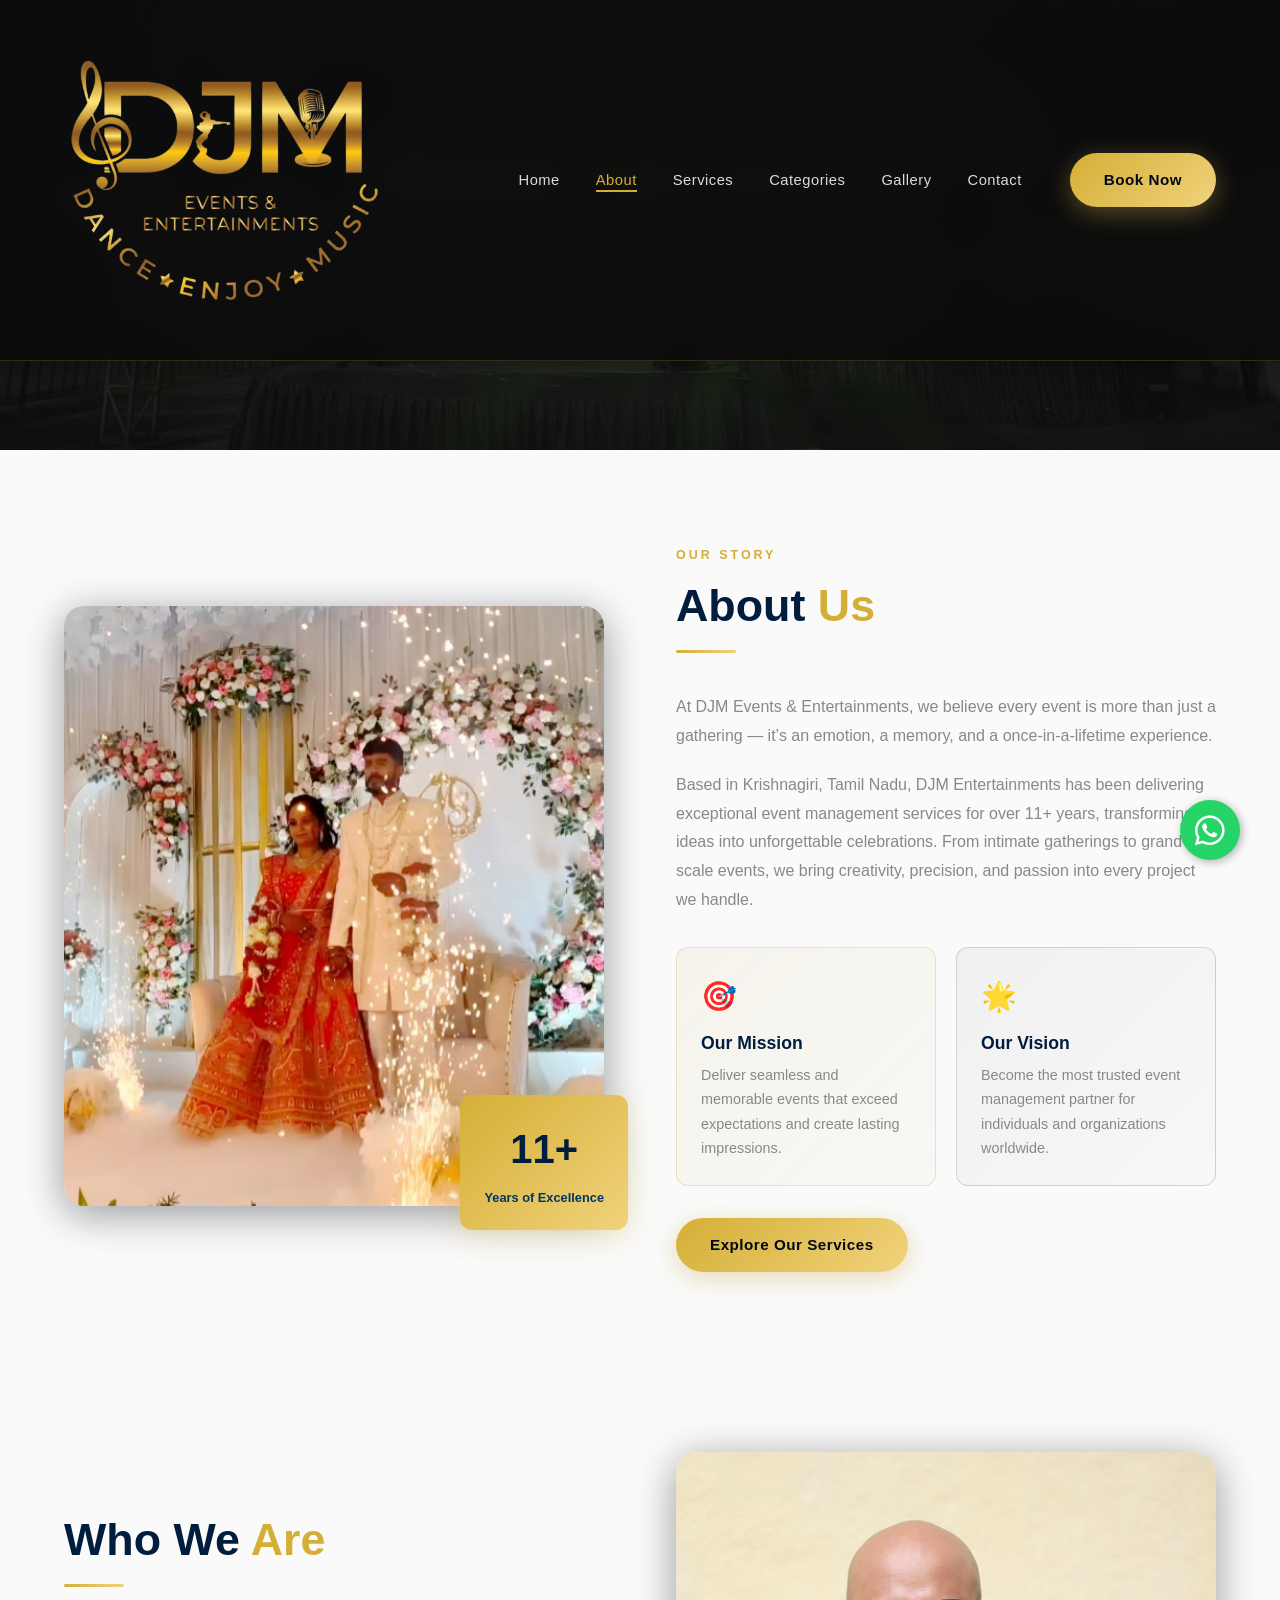
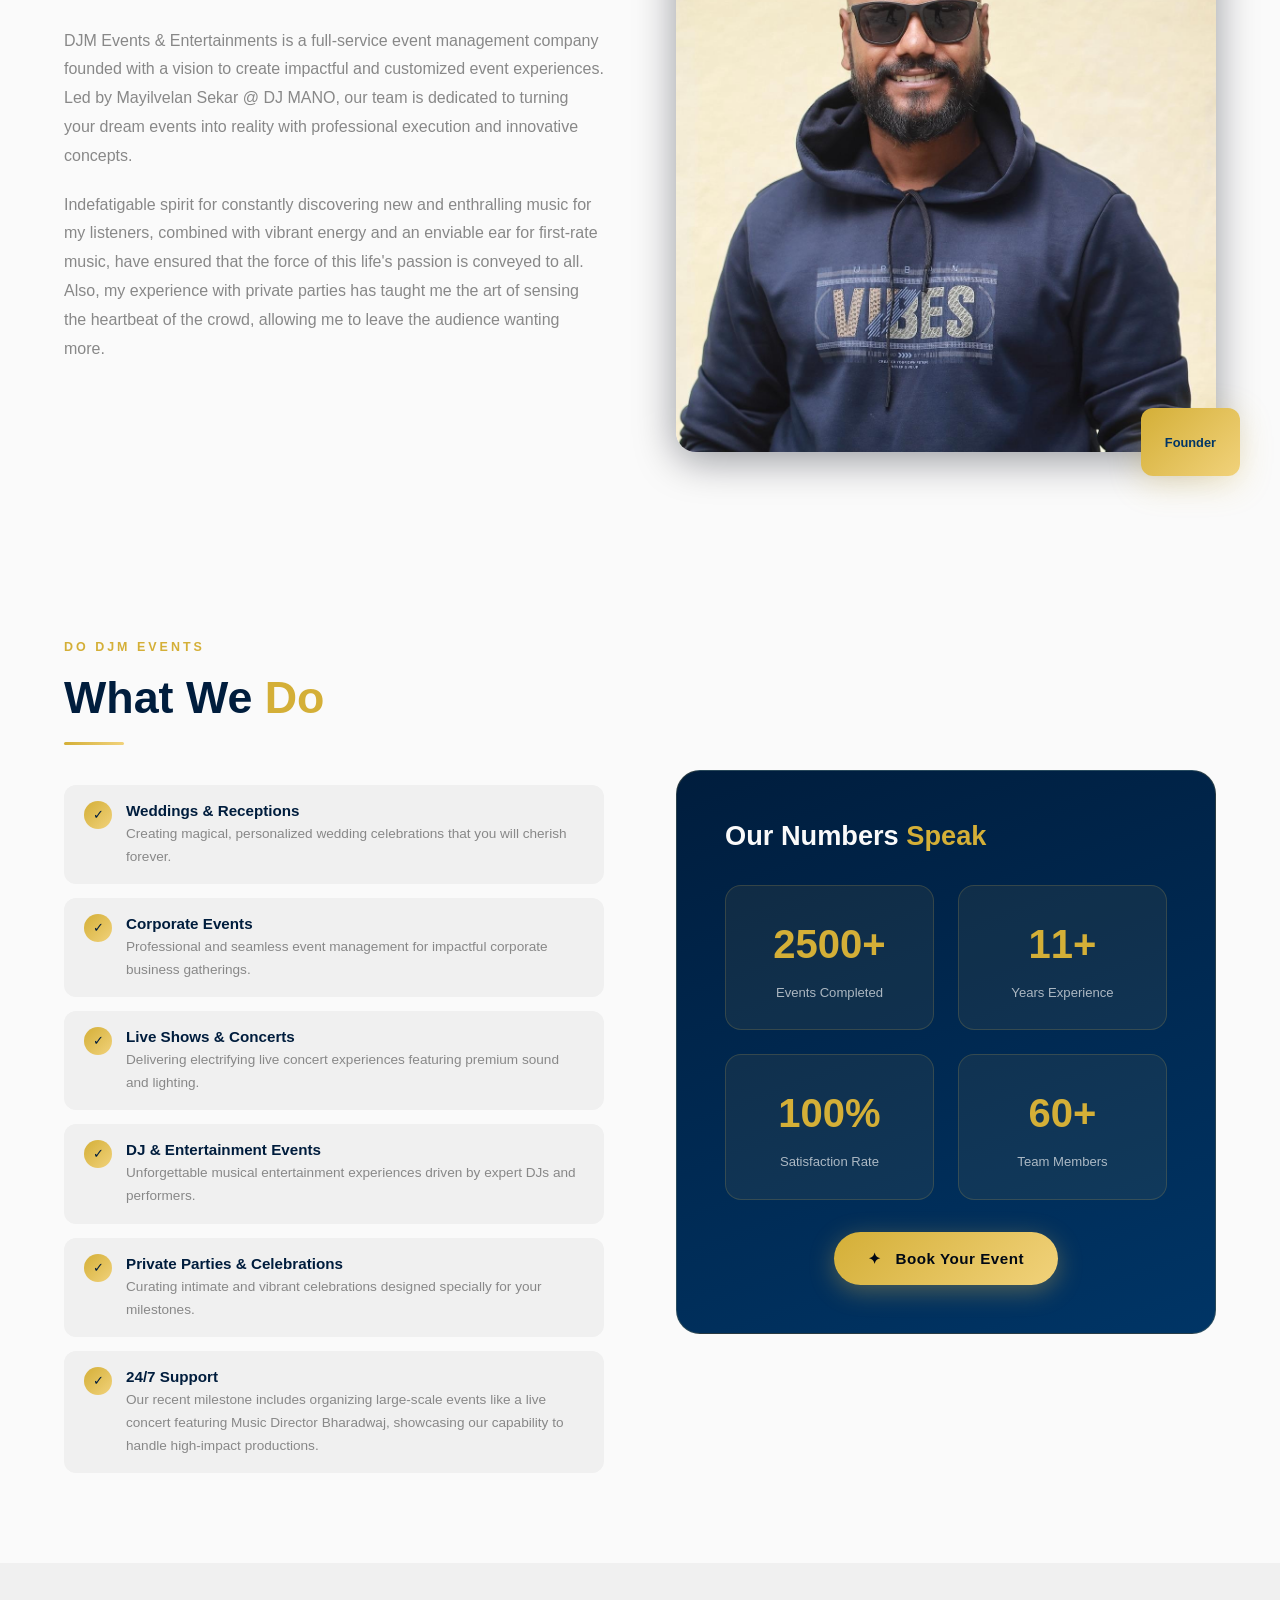
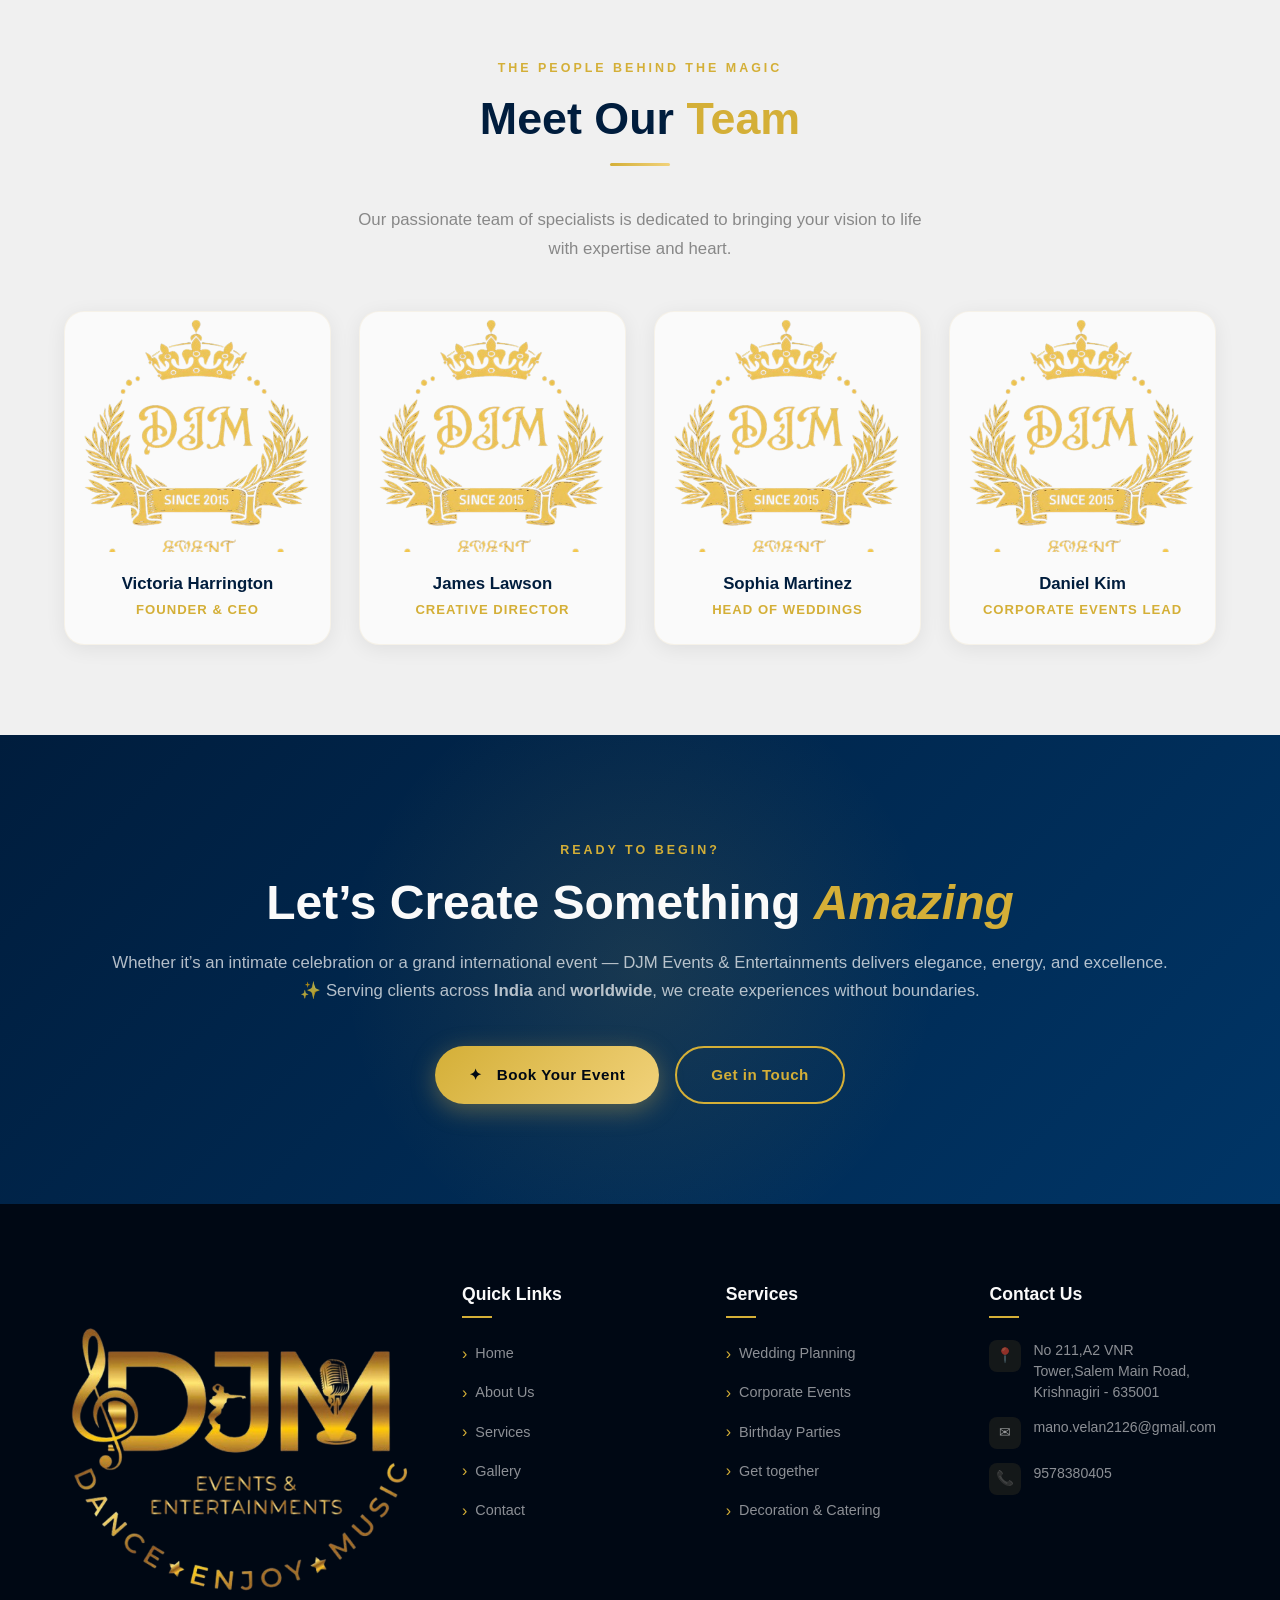
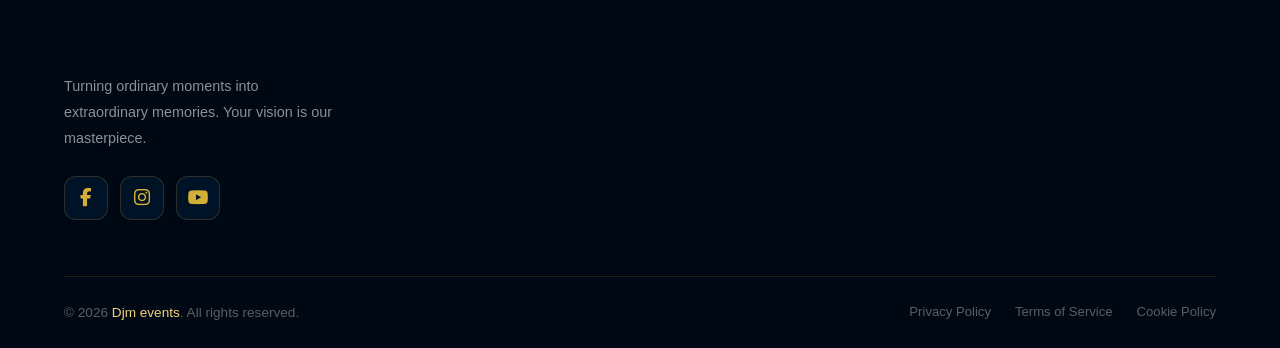
==== commit cf6edd87: "chadfghjk" ====
--- a/about.html
+++ b/about.html
@@ -39,7 +39,7 @@
 
     <!-- ===== PAGE HERO ===== -->
     <header class="page-hero" id="about-hero">
-        <div class="page-hero-bg" style="background-image: url('images/concert_djmano_crowd.jpg');"></div>
+        <div class="page-hero-bg" style="background-image: url('images/Truss\ Setup.jpg');"></div>
         <div class="page-hero-overlay"></div>
         <div class="container">
             <div class="page-hero-content">
@@ -358,15 +358,13 @@
                     <p class="footer-desc">Turning ordinary moments into extraordinary memories. Your vision is our
                         masterpiece.</p>
                     <div class="footer-social">
-                        <a href="#" class="social-link" aria-label="Facebook">
-                            <i class="fab fa-facebook-f"></i>
-                        </a>
-                        <a href="#" class="social-link" aria-label="Instagram">
-                            <i class="fab fa-instagram"></i>
-                        </a>
-                        <a href="#" class="social-link" aria-label="LinkedIn">
-                            <i class="fab fa-linkedin-in"></i>
-                        </a>
+                        <a href="https://www.facebook.com/share/1BpF6dYQcz/" class="social-link" aria-label="Facebook"
+                            target="_blank"><i class="fab fa-facebook-f"></i></a>
+                        <a href="https://www.instagram.com/djm_events_entertainments?igsh=MTl5a3ZiZHJpZGw0OA=="
+                            class="social-link" aria-label="Instagram" target="_blank"><i
+                                class="fab fa-instagram"></i></a>
+                        <a href="https://youtube.com/@djmeventsentertainment?si=QRsMMKzPq7EUzdyQ" class="social-link"
+                            aria-label="YouTube" target="_blank"><i class="fab fa-youtube"></i></a>
                     </div>
                 </div>
                 <div class="footer-col">
--- a/style.css
+++ b/style.css
@@ -2413,44 +2413,35 @@
   }
 }
 
-/* --- Small phones: 360px --- */
-@media (max-width: 360px) {
-  .hero h1 {
-    font-size: 1.8rem;
-  }
-
-  .section-title {
-    font-size: 1.5rem;
-  }
-
-  .btn {
-    padding: 12px 24px;
-    font-size: 0.88rem;
-  }
-
-  .nav-logo-text {
-    font-size: 1.1rem;
-  }
-}
-
+
+/* ===== SOCIAL LINKS ===== */
+.footer-social {
+  display: flex !important;
+  gap: 12px !important;
+  margin-top: 24px;
+}
 
 .social-link {
   display: inline-flex;
-  width: 36px;
-  height: 36px;
-  background: var(--dark);
-  border-radius: 8px;
+  width: 44px;
+  height: 44px;
+  background: #001226; /* Dark navy backrgound to match image */
+  border-radius: 12px; /* Squircle shape as requested */
   align-items: center;
   justify-content: center;
-  color: var(--gold);
-  border: 1px solid rgba(201, 168, 76, 0.3);
-  transition: 0.3s;
+  color: #d4af37; /* Gold icons */
+  border: 1px solid rgba(212, 175, 55, 0.2);
+  transition: all 0.3s cubic-bezier(0.175, 0.885, 0.32, 1.275);
   text-decoration: none;
+  font-size: 1.15rem;
 }
 
 .social-link:hover {
-  background: var(--gold);
-  color: var(--dark);
+  background: #d4af37;
+  color: #001226;
+  transform: translateY(-5px);
+  box-shadow: 0 10px 20px rgba(0, 0, 0, 0.4), 0 0 15px rgba(212, 175, 55, 0.3);
+  border-color: #d4af37;
 }
 
 /* ===== FLOATING WHATSAPP ICON ===== */
@@ -2470,7 +2461,7 @@
   display: flex;
   align-items: center;
   justify-content: center;
-  transition: var(--transition);
+  transition: all 0.35s ease;
 }
 
 .whatsapp-float:hover {
@@ -2480,7 +2471,16 @@
   box-shadow: 2px 2px 15px rgba(0, 0, 0, 0.4);
 }
 
-@media (max-width: 768px) {
+/* --- Small phones: 360px --- */
+@media (max-width: 360px) {
+  .hero h1 {
+    font-size: 1.8rem;
+  }
+
+  .section-title {
+    font-size: 1.5rem;
+  }
+
   .whatsapp-float {
     bottom: 20px;
     right: 20px;
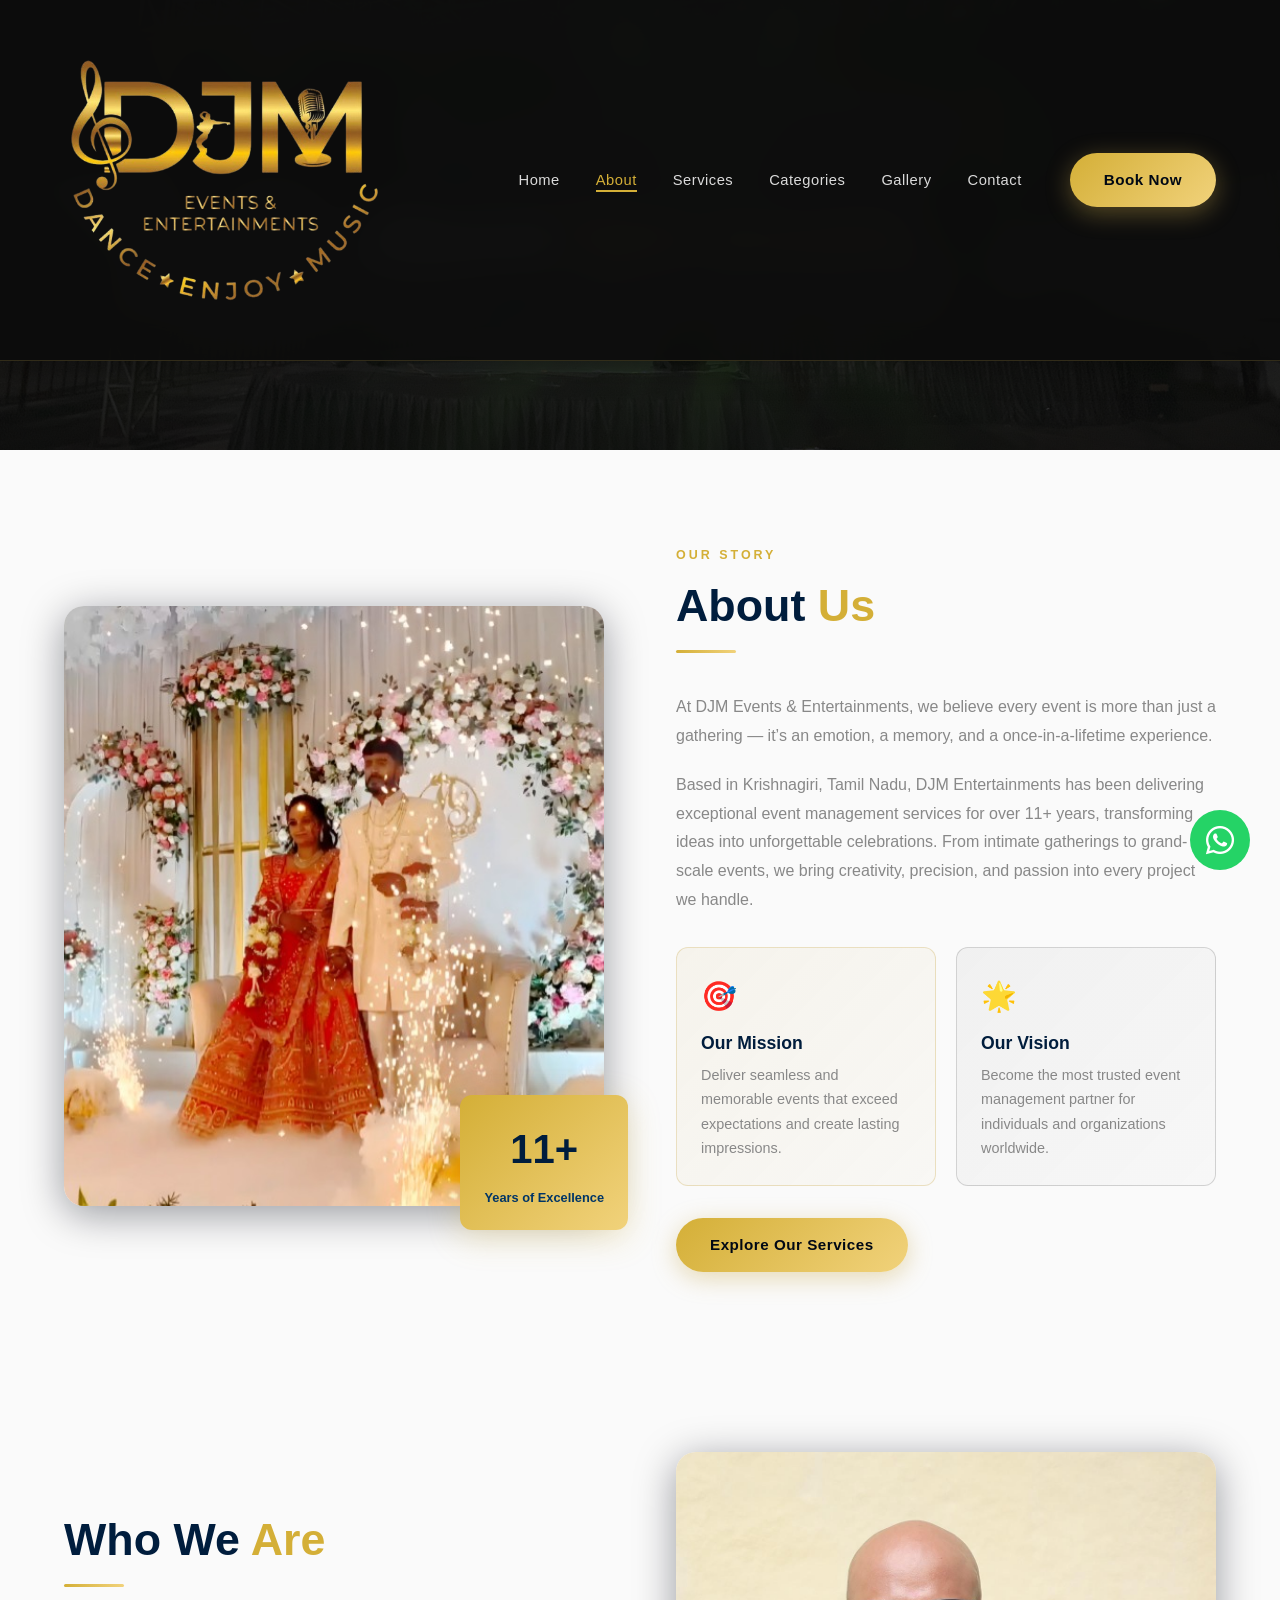
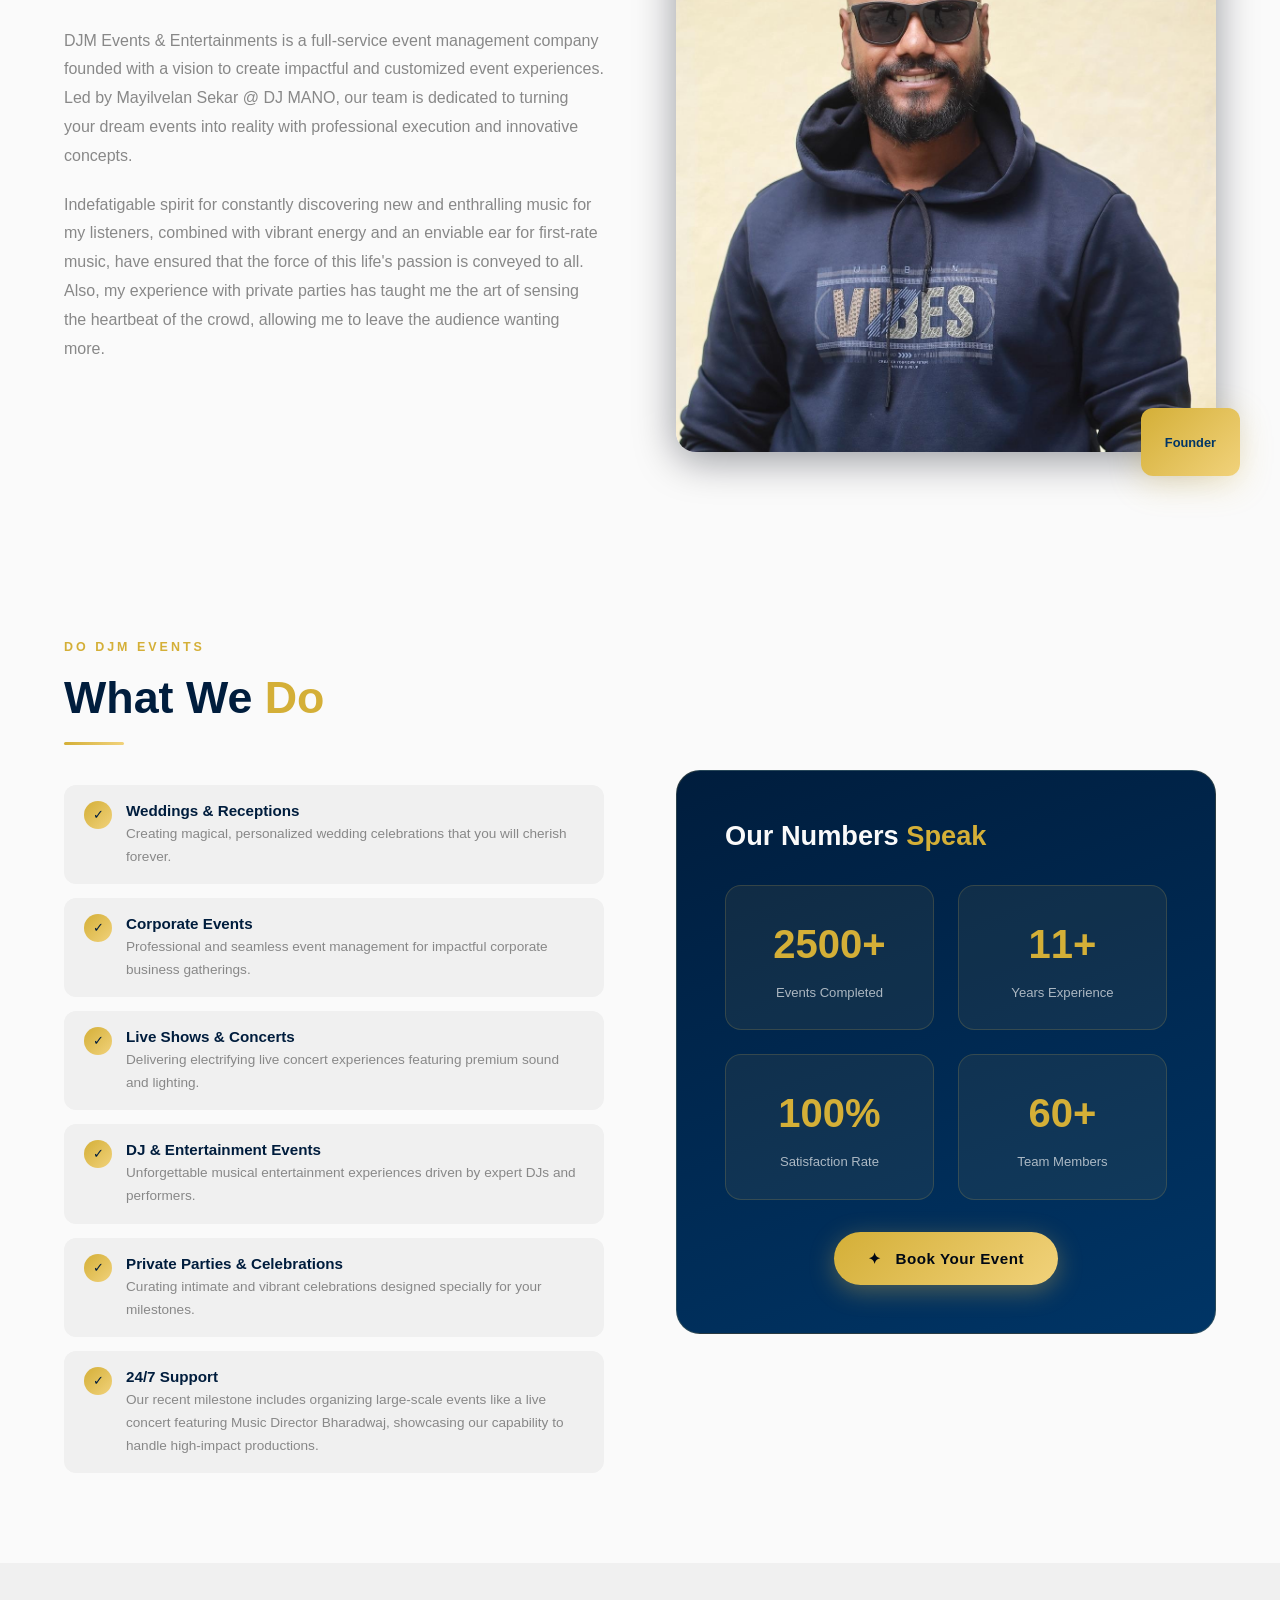
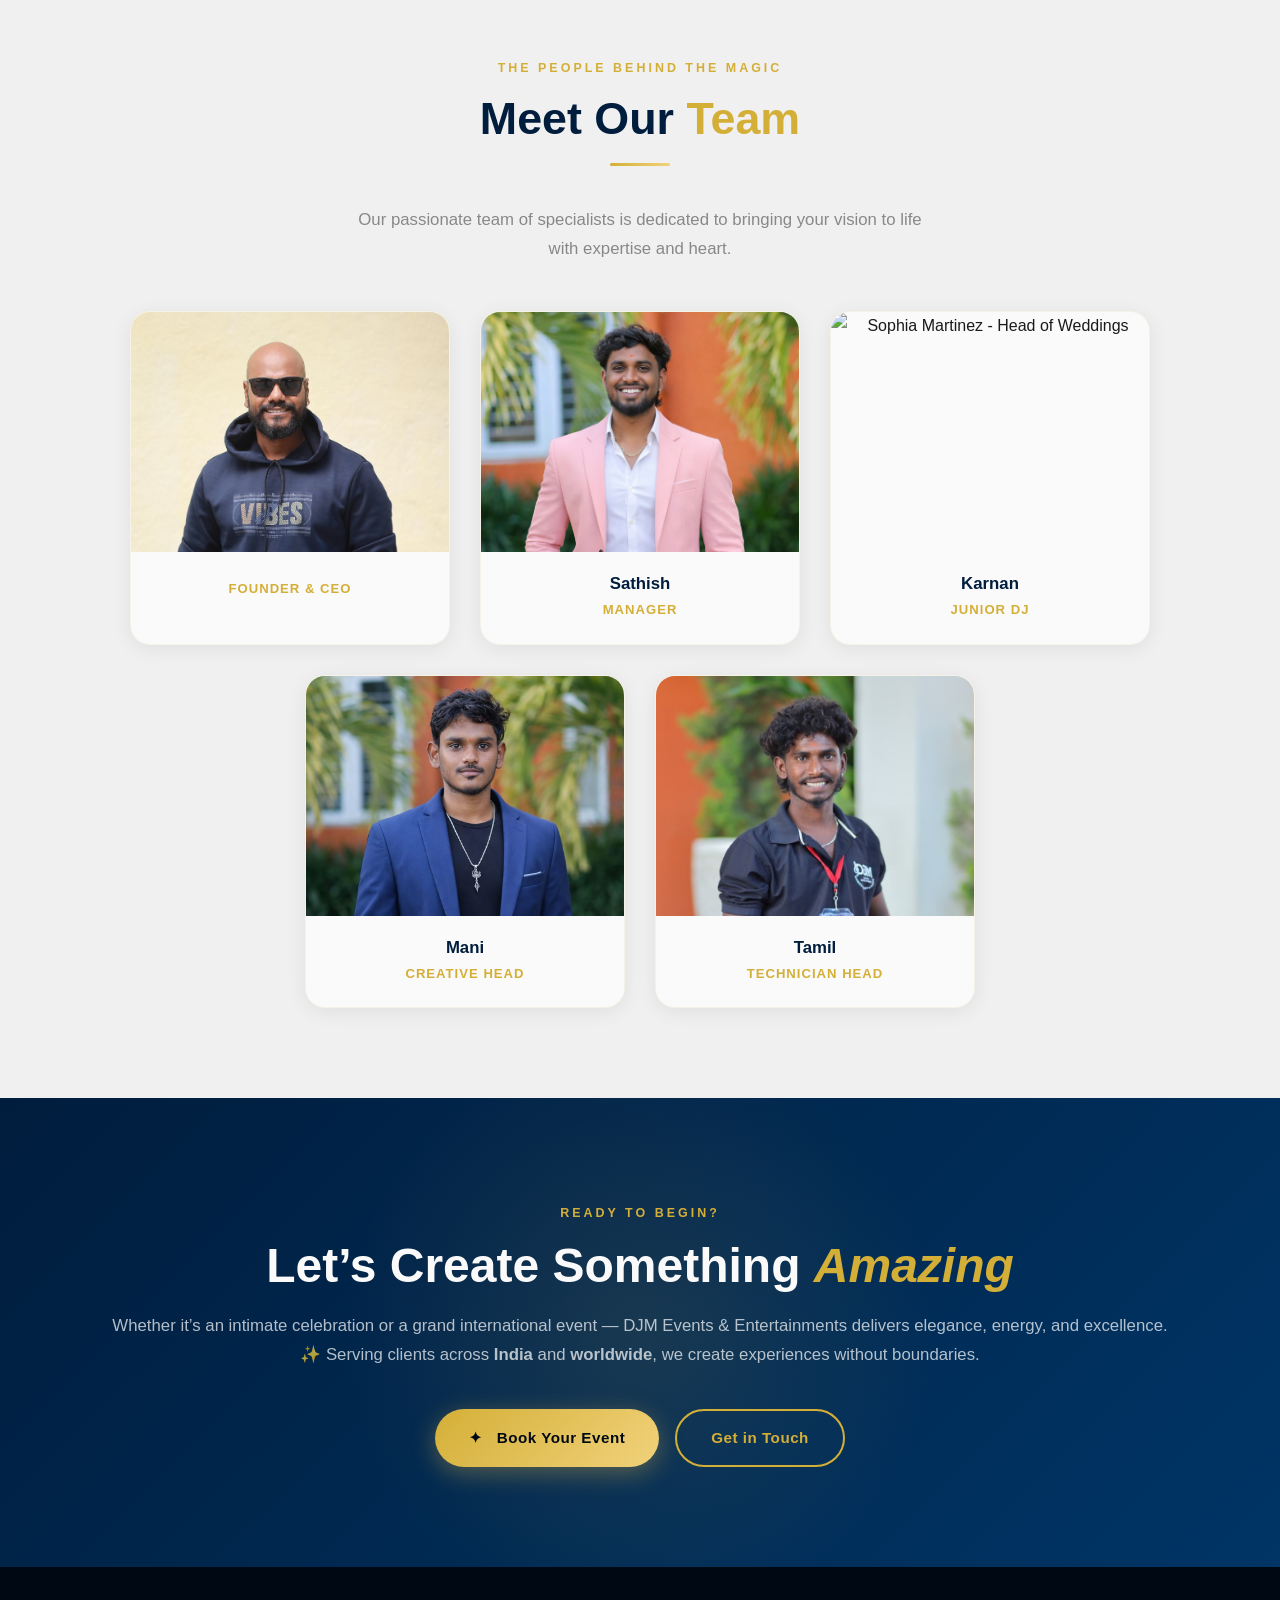
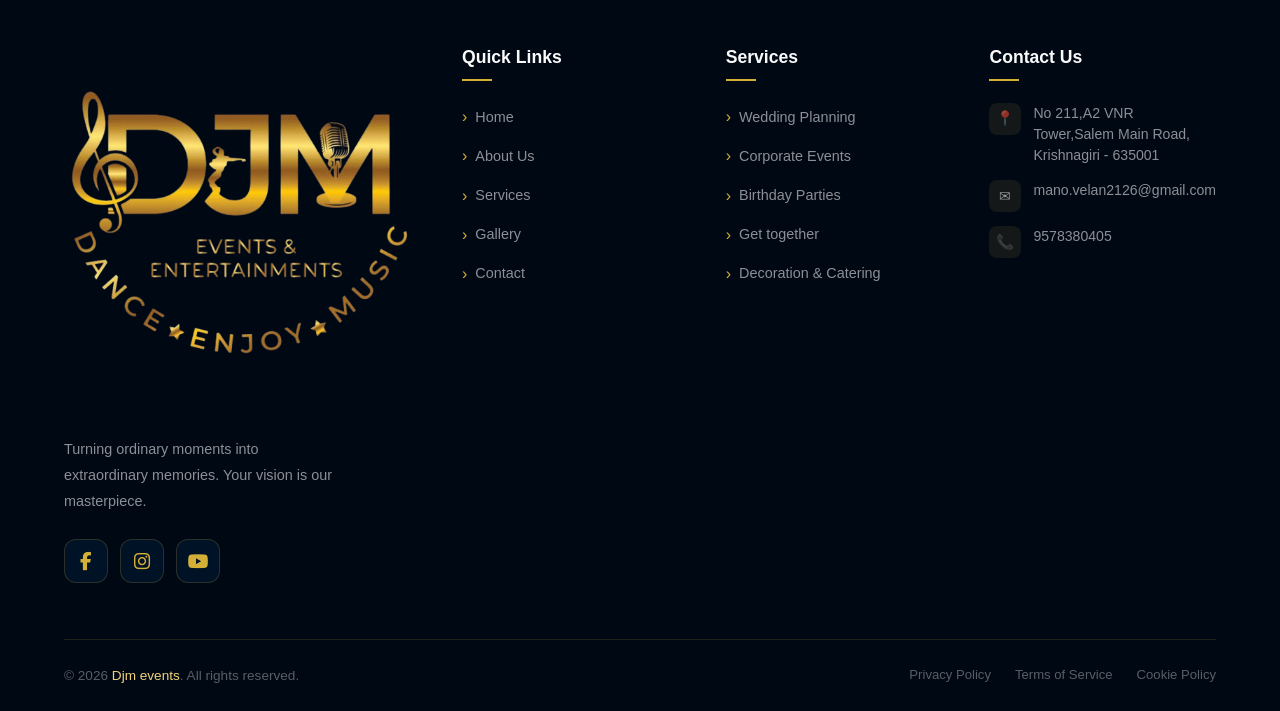
==== commit aa0b5bec: "first commit" ====
--- a/about.html
+++ b/about.html
@@ -11,6 +11,7 @@
     <link rel="preconnect" href="https://fonts.googleapis.com" />
     <link rel="preconnect" href="https://fonts.gstatic.com" crossorigin />
     <link rel="stylesheet" href="https://cdnjs.cloudflare.com/ajax/libs/font-awesome/6.5.0/css/all.min.css">
+    <link rel="icon" type="image/png" href="images/djm-icon.png">
 </head>
 
 <body>
@@ -261,67 +262,71 @@
 
                 <article class="team-card fade-in" id="team-member-1">
                     <div class="team-img-wrap">
-                        <img src="images/team_photo.png" alt="Victoria Harrington - Founder & CEO" class="team-img"
+                        <img src="images/mano.jpeg" alt="Victoria Harrington - Founder & CEO" class="team-img"
                             loading="lazy" />
                         <div class="team-img-overlay"></div>
-                        <div class="team-social">
-                            <a href="#" aria-label="LinkedIn">in</a>
-                            <a href="#" aria-label="Instagram">📷</a>
-                        </div>
+
                     </div>
                     <div class="team-info">
-                        <h3 class="team-name">Victoria Harrington</h3>
+                        <h3 class="team-name"></h3>
                         <p class="team-role">Founder & CEO</p>
                     </div>
                 </article>
 
                 <article class="team-card fade-in" id="team-member-2">
                     <div class="team-img-wrap">
-                        <img src="images/team_photo.png" alt="James Lawson - Creative Director" class="team-img"
+                        <img src="images/sathish.jpeg" alt="James Lawson - Creative Director" class="team-img"
                             style="object-position: 33% top;" loading="lazy" />
                         <div class="team-img-overlay"></div>
-                        <div class="team-social">
-                            <a href="#" aria-label="LinkedIn">in</a>
-                            <a href="#" aria-label="Instagram">📷</a>
-                        </div>
+
                     </div>
                     <div class="team-info">
-                        <h3 class="team-name">James Lawson</h3>
-                        <p class="team-role">Creative Director</p>
+                        <h3 class="team-name">Sathish</h3>
+                        <p class="team-role">Manager</p>
                     </div>
                 </article>
-
                 <article class="team-card fade-in" id="team-member-3">
                     <div class="team-img-wrap">
-                        <img src="images/team_photo.png" alt="Sophia Martinez - Head of Weddings" class="team-img"
+                        <img src="images/karnan.jpg.jpeg" alt="Sophia Martinez - Head of Weddings" class="team-img"
                             style="object-position: 66% top;" loading="lazy" />
                         <div class="team-img-overlay"></div>
-                        <div class="team-social">
-                            <a href="#" aria-label="LinkedIn">in</a>
-                            <a href="#" aria-label="Instagram">📷</a>
-                        </div>
-                    </div>
-                    <div class="team-info">
-                        <h3 class="team-name">Sophia Martinez</h3>
-                        <p class="team-role">Head of Weddings</p>
-                    </div>
+                        <div class="team-info">
+                            <h3 class="team-name">Karnan</h3>
+                            <p class="team-role">Junior Dj</p>
+                        </div>
+                    </div>
+
                 </article>
 
-                <article class="team-card fade-in" id="team-member-4">
+
+
+                <article class="team-card fade-in" id="team-member-3">
                     <div class="team-img-wrap">
-                        <img src="images/team_photo.png" alt="Daniel Kim - Corporate Events Lead" class="team-img"
-                            style="object-position: 100% top;" loading="lazy" />
+                        <img src="images/mani.jpeg" alt="Sophia Martinez - Head of Weddings" class="team-img"
+                            style="object-position: 66% top;" loading="lazy" />
                         <div class="team-img-overlay"></div>
-                        <div class="team-social">
-                            <a href="#" aria-label="LinkedIn">in</a>
-                            <a href="#" aria-label="Instagram">📷</a>
-                        </div>
-                    </div>
-                    <div class="team-info">
-                        <h3 class="team-name">Daniel Kim</h3>
-                        <p class="team-role">Corporate Events Lead</p>
-                    </div>
+                        <div class="team-info">
+                            <h3 class="team-name">Mani</h3>
+                            <p class="team-role">Creative Head</p>
+                        </div>
+                    </div>
+
                 </article>
+
+                <article class="team-card fade-in" id="team-member-3">
+                    <div class="team-img-wrap">
+                        <img src="images/erdeder.jpeg" alt="Sophia Martinez - Head of Weddings" class="team-img"
+                            style="object-position: 66% top;" loading="lazy" />
+                        <div class="team-img-overlay"></div>
+                        <div class="team-info">
+                            <h3 class="team-name">Tamil</h3>
+                            <p class="team-role">Technician Head</p>
+                        </div>
+                    </div>
+
+                </article>
+
+
 
             </div>
         </div>
--- a/style.css
+++ b/style.css
@@ -262,7 +262,8 @@
 }
 
 .nav-logo-icon {
-  width: 320px; /* Increased for high visibility */
+  width: 320px;
+  /* Increased for high visibility */
   height: auto;
   display: flex;
   align-items: center;
@@ -278,7 +279,8 @@
 
 @media (max-width: 768px) {
   .nav-logo-icon {
-    width: 220px; /* Scaled down for mobile screens */
+    width: 220px;
+    /* Scaled down for mobile screens */
   }
 }
 
@@ -493,6 +495,7 @@
   max-width: 800px;
   text-align: center;
   animation: fadeInUp 1s ease 0.3s both;
+  margin: 0 auto;
 }
 
 @keyframes fadeInUp {
@@ -541,7 +544,7 @@
   font-size: 1.12rem;
   color: rgba(255, 255, 255, 0.82);
   max-width: 560px;
-  margin-bottom: 40px;
+  margin: 0 auto 40px;
   line-height: 1.8;
 }
 
@@ -847,6 +850,8 @@
   z-index: 2;
   max-width: 800px;
   margin: 0 auto;
+  text-align: center;
+  margin-top: 120px;
 }
 
 .page-hero-content.text-center {
@@ -2425,11 +2430,14 @@
   display: inline-flex;
   width: 44px;
   height: 44px;
-  background: #001226; /* Dark navy backrgound to match image */
-  border-radius: 12px; /* Squircle shape as requested */
+  background: #001226;
+  /* Dark navy backrgound to match image */
+  border-radius: 12px;
+  /* Squircle shape as requested */
   align-items: center;
   justify-content: center;
-  color: #d4af37; /* Gold icons */
+  color: #d4af37;
+  /* Gold icons */
   border: 1px solid rgba(212, 175, 55, 0.2);
   transition: all 0.3s cubic-bezier(0.175, 0.885, 0.32, 1.275);
   text-decoration: none;
@@ -2445,30 +2453,86 @@
 }
 
 /* ===== FLOATING WHATSAPP ICON ===== */
+@keyframes whatsappPulse {
+  0% {
+    box-shadow: 0 0 0 0 rgba(37, 211, 102, 0.6), 2px 2px 12px rgba(0, 0, 0, 0.3);
+  }
+
+  70% {
+    box-shadow: 0 0 0 14px rgba(37, 211, 102, 0), 2px 2px 12px rgba(0, 0, 0, 0.3);
+  }
+
+  100% {
+    box-shadow: 0 0 0 0 rgba(37, 211, 102, 0), 2px 2px 12px rgba(0, 0, 0, 0.3);
+  }
+}
+
 .whatsapp-float {
   position: fixed;
-  bottom: 40px;
-  right: 40px;
+  bottom: 30px;
+  right: 30px;
   width: 60px;
   height: 60px;
   background-color: #25d366;
   color: #fff;
-  border-radius: 50px;
-  text-align: center;
-  font-size: 34px;
-  box-shadow: 2px 2px 10px rgba(0, 0, 0, 0.3);
-  z-index: 1000;
+  border-radius: 50%;
+  font-size: 32px;
+  z-index: 9999;
   display: flex;
   align-items: center;
   justify-content: center;
   transition: all 0.35s ease;
+  animation: whatsappPulse 2s infinite;
+  text-decoration: none;
 }
 
 .whatsapp-float:hover {
   background-color: #128c7e;
-  transform: scale(1.1);
+  transform: scale(1.12);
   color: #fff;
-  box-shadow: 2px 2px 15px rgba(0, 0, 0, 0.4);
+  animation: none;
+  box-shadow: 0 8px 24px rgba(18, 140, 126, 0.5);
+}
+
+/* Tooltip label */
+.whatsapp-float::before {
+  content: "Chat with us";
+  position: absolute;
+  right: 70px;
+  background: #25d366;
+  color: #fff;
+  font-size: 0.78rem;
+  font-weight: 600;
+  padding: 6px 14px;
+  border-radius: 20px;
+  white-space: nowrap;
+  opacity: 0;
+  pointer-events: none;
+  transform: translateX(10px);
+  transition: all 0.3s ease;
+  box-shadow: 0 2px 10px rgba(0, 0, 0, 0.2);
+}
+
+.whatsapp-float:hover::before {
+  opacity: 1;
+  transform: translateX(0);
+}
+
+/* === Mobile responsive === */
+@media (max-width: 768px) {
+  .whatsapp-float {
+    bottom: 20px;
+    right: 18px;
+    width: 54px;
+    height: 54px;
+    font-size: 28px;
+    z-index: 9999;
+  }
+
+  .whatsapp-float::before {
+    display: none;
+    /* hide tooltip on mobile */
+  }
 }
 
 /* --- Small phones: 360px --- */
@@ -2482,11 +2546,11 @@
   }
 
   .whatsapp-float {
-    bottom: 20px;
-    right: 20px;
-    width: 54px;
-    height: 54px;
-    font-size: 28px;
+    bottom: 16px;
+    right: 14px;
+    width: 50px;
+    height: 50px;
+    font-size: 26px;
   }
 }
 
@@ -2575,6 +2639,7 @@
   align-items: center;
   justify-content: space-between;
 }
+
 /* ===== FOOTER LOGO SCALE ===== */
 .footer-logo-icon {
   width: 350px;
@@ -2582,8 +2647,125 @@
   height: auto;
   margin-bottom: 20px;
 }
+
 .footer-logo-icon img {
   width: 100%;
   height: auto;
   display: block;
 }
+
+/* ===================== GALLERY SECTION ===================== */
+.gallery-grid {
+  display: grid;
+  grid-template-columns: repeat(auto-fill, minmax(300px, 1fr));
+  gap: 24px;
+  padding: 20px 0;
+}
+
+.gallery-item {
+  position: relative;
+  border-radius: var(--radius-lg);
+  overflow: hidden;
+  box-shadow: 0 4px 20px rgba(0, 0, 0, 0.06);
+  aspect-ratio: 4/3;
+  transition: all 0.4s ease;
+  background: var(--gray-light);
+  border: 1px solid rgba(201, 168, 76, 0.1);
+}
+
+.gallery-item:hover {
+  transform: translateY(-8px);
+  box-shadow: var(--shadow-gold);
+  border-color: rgba(201, 168, 76, 0.4);
+}
+
+.gallery-item img {
+  width: 100%;
+  height: 100%;
+  object-fit: cover;
+  transition: transform 0.6s cubic-bezier(0.4, 0, 0.2, 1);
+}
+
+.gallery-item:hover img {
+  transform: scale(1.1);
+}
+
+.gallery-item::after {
+  content: "";
+  position: absolute;
+  inset: 0;
+  background: linear-gradient(to top, rgba(13, 13, 13, 0.5) 0%, transparent 60%);
+  opacity: 0;
+  transition: opacity 0.3s ease;
+  pointer-events: none;
+}
+
+.gallery-item:hover::after {
+  opacity: 1;
+}
+
+@media (max-width: 768px) {
+  .gallery-grid {
+    grid-template-columns: repeat(auto-fill, minmax(240px, 1fr));
+    gap: 16px;
+  }
+}
+
+.page-hero-content {
+  position: relative;
+  z-index: 2;
+  max-width: 800px;
+  margin: 0 auto;
+  text-align: center;
+  margin-top: 120px;
+}
+
+.team-grid {
+  display: grid;
+  grid-template-columns: repeat(3, 1fr);
+  gap: 30px;
+  justify-items: center;
+}
+
+/* Make all cards same size */
+.team-card {
+  width: 100%;
+  max-width: 320px;
+}
+
+/* Center last 2 cards */
+.team-card:nth-child(4) {
+  grid-column: 1 / 2;
+}
+
+.team-card:nth-child(5) {
+  grid-column: 3 / 4;
+}
+
+/* Optional: keep middle empty for spacing */
+.team-card:nth-child(4),
+.team-card:nth-child(5) {
+  justify-self: center;
+}
+
+.team-grid {
+  display: flex;
+  flex-wrap: wrap;
+  justify-content: center;
+  gap: 30px;
+}
+
+/* 3 cards in first row */
+.team-card {
+  width: calc(33.33% - 20px);
+  max-width: 320px;
+}
+
+/* Force break after 3rd card */
+.team-card:nth-child(4) {
+  margin-left: auto;
+}
+
+.team-card:nth-child(5) {
+  margin-right: auto;
+}
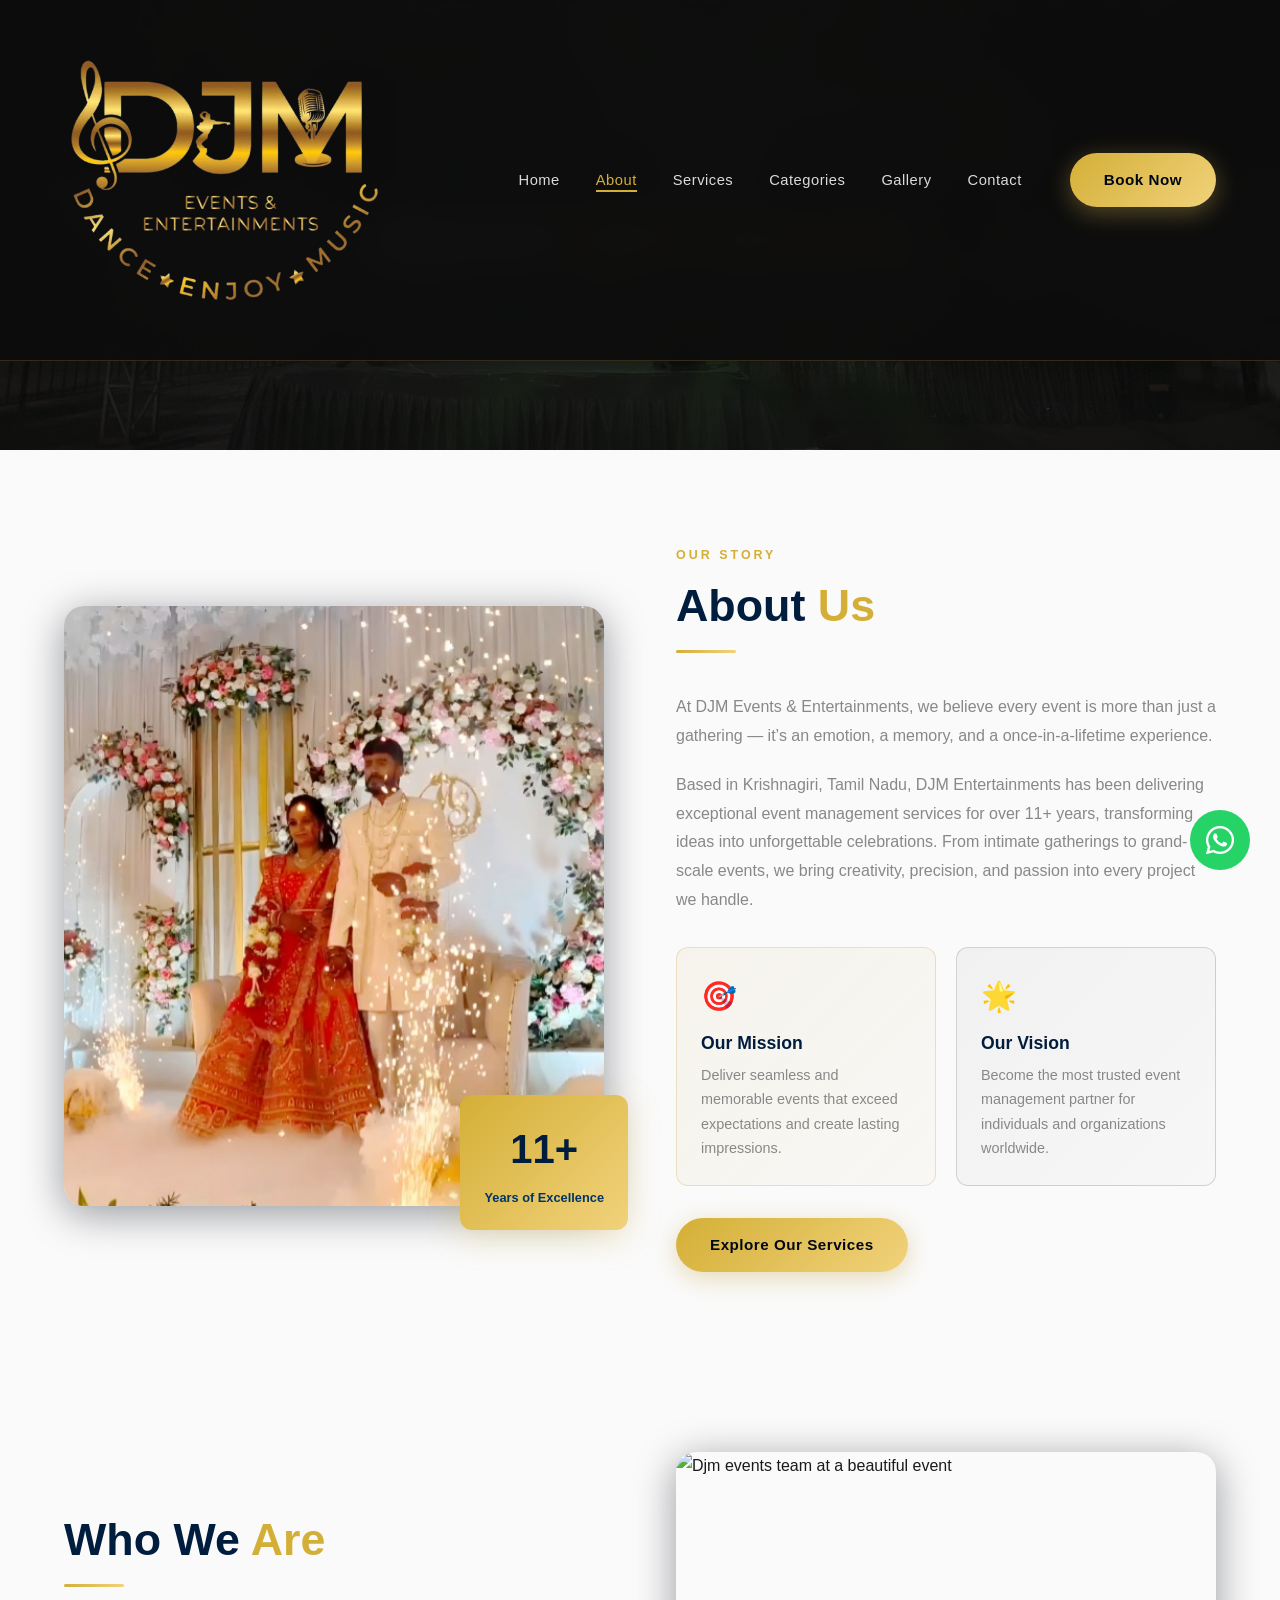
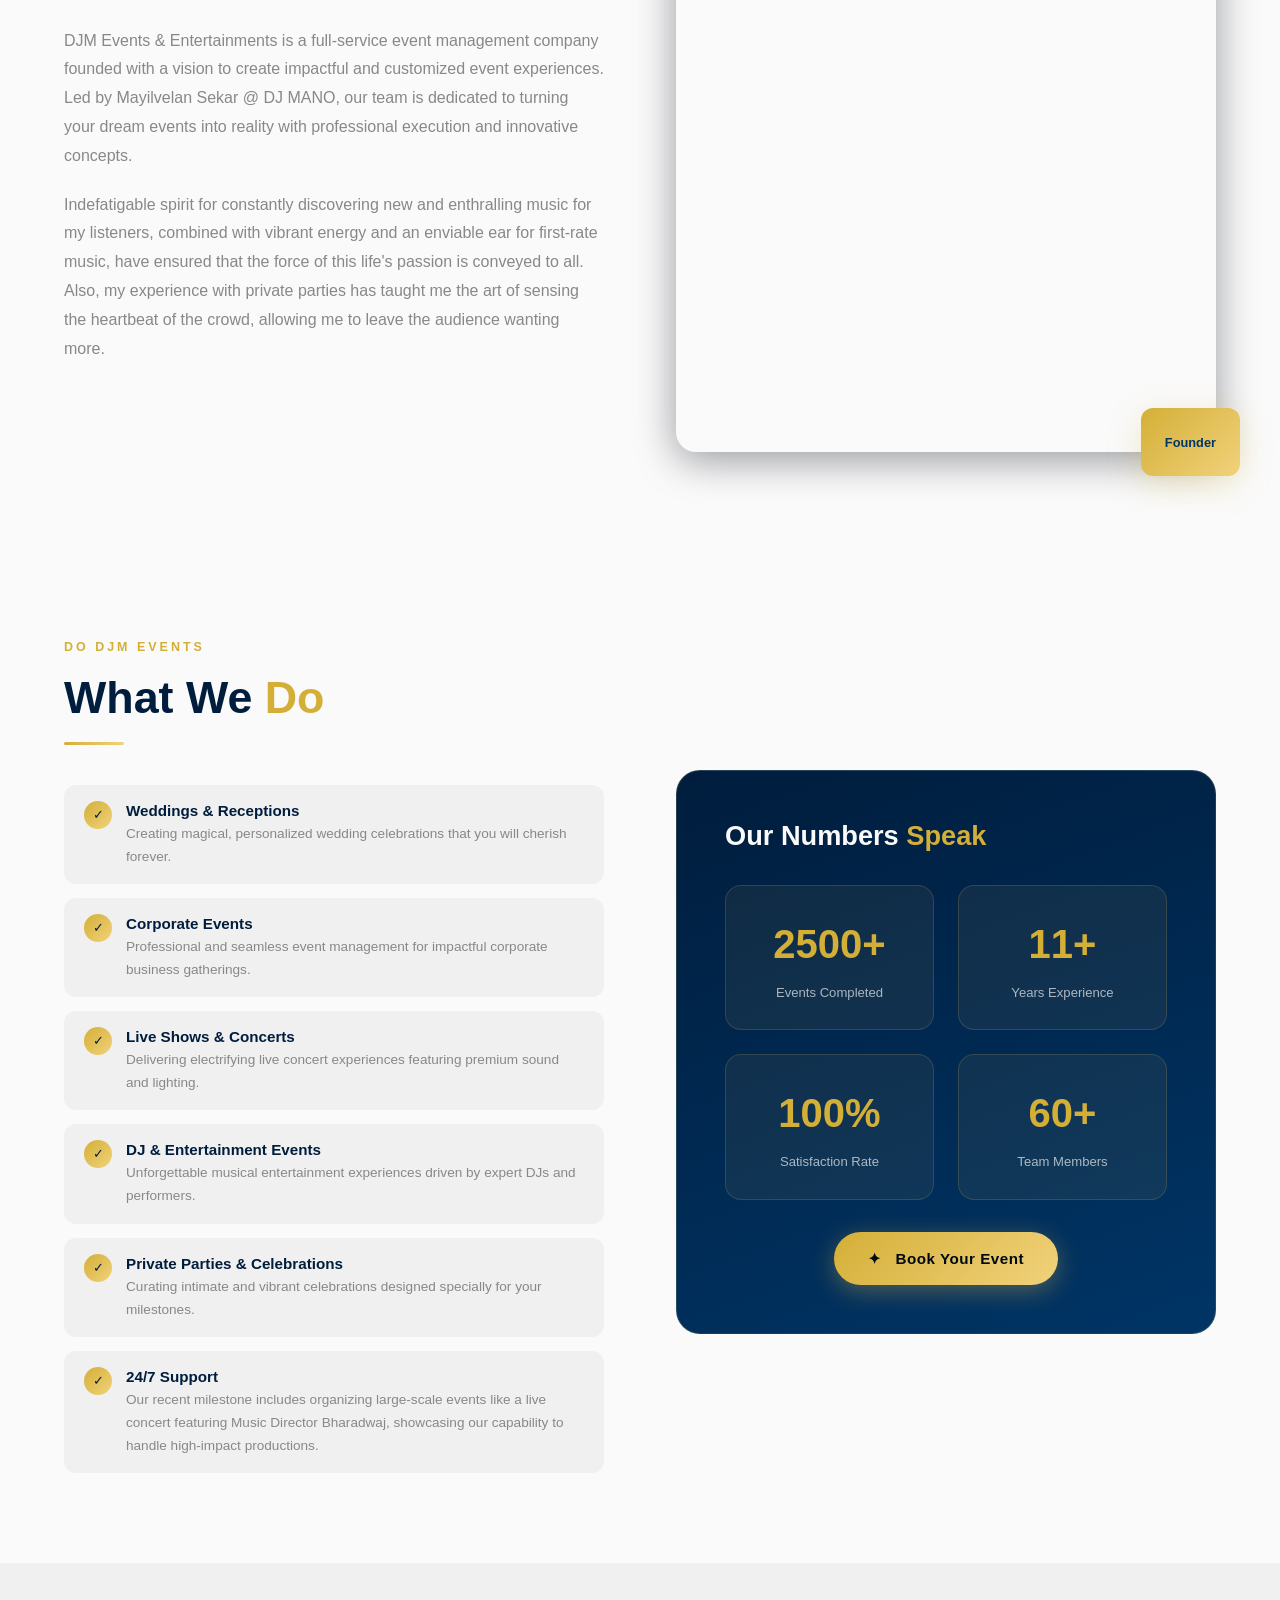
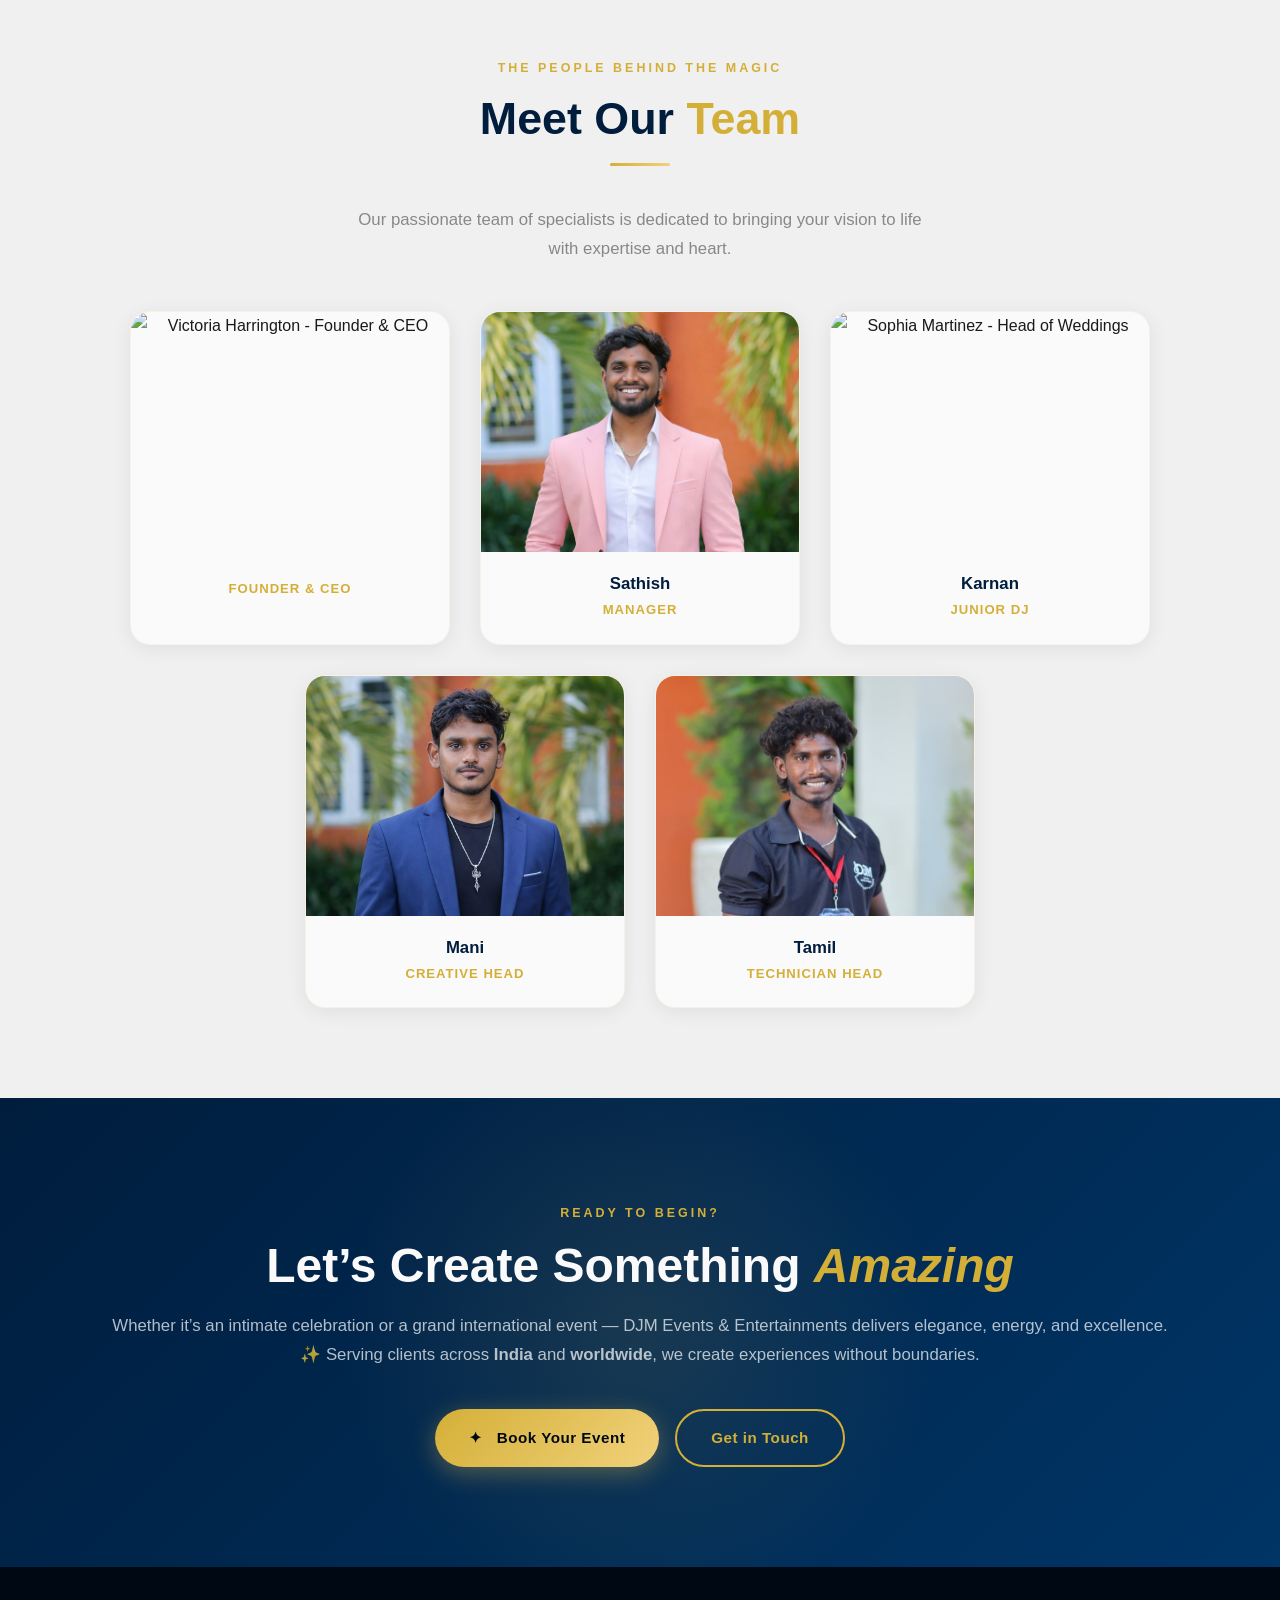
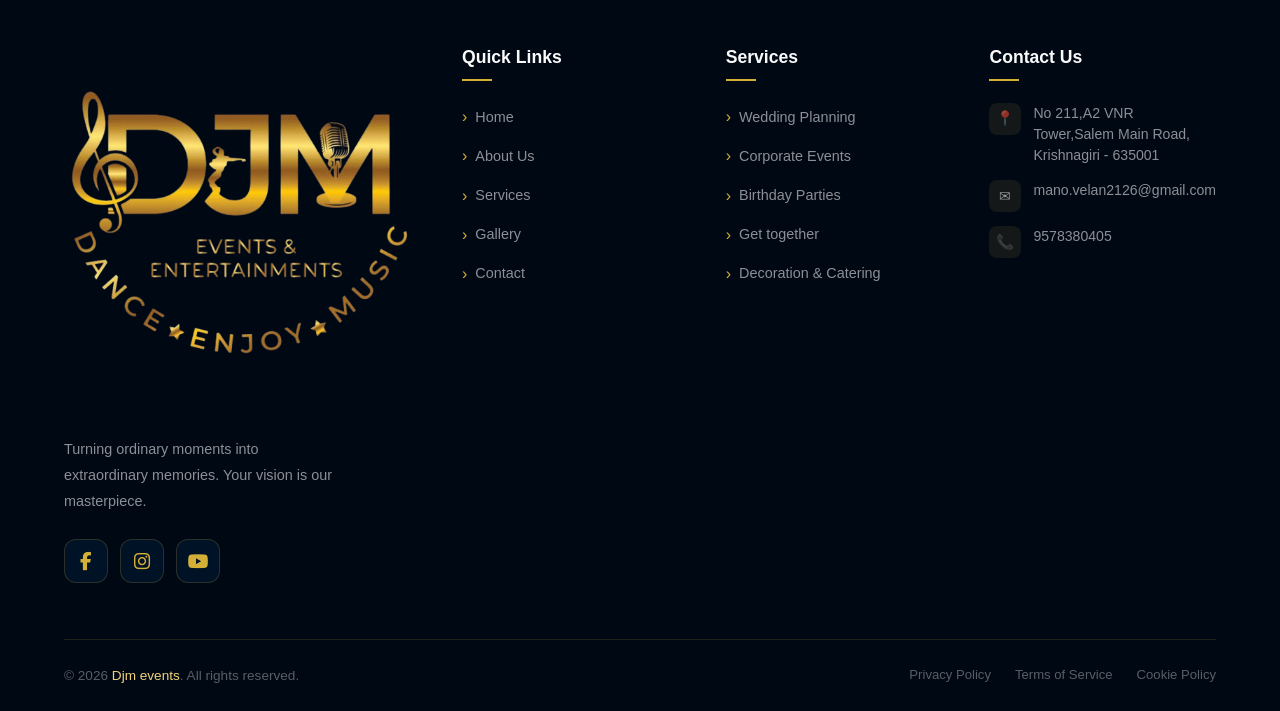
==== commit 75d48ebc: "Update about.html" ====
--- a/about.html
+++ b/about.html
@@ -129,8 +129,8 @@
 
                 <div class="about-text-col fade-in">
                     <div class="about-img-wrap fade-in">
-                        <img src="images/manos.jpeg" alt="Djm events team at a beautiful event" class="about-img-main"
-                            loading="lazy" />
+                        <img src="images/manowesdwd.jpeg" alt="Djm events team at a beautiful event"
+                            class="about-img-main" loading="lazy" />
                         <div class="about-img-badge">
                             <span class="">Founder</span>
 
@@ -262,7 +262,7 @@
 
                 <article class="team-card fade-in" id="team-member-1">
                     <div class="team-img-wrap">
-                        <img src="images/mano.jpeg" alt="Victoria Harrington - Founder & CEO" class="team-img"
+                        <img src="images/derde.jpeg" alt="Victoria Harrington - Founder & CEO" class="team-img"
                             loading="lazy" />
                         <div class="team-img-overlay"></div>
 
@@ -430,4 +430,4 @@
     <script src="main.js"></script>
 </body>
 
-</html>+</html>
--- a/style.css
+++ b/style.css
@@ -2768,4 +2768,24 @@
 
 .team-card:nth-child(5) {
   margin-right: auto;
-}+}
+@media (max-width: 576px) {
+    .team-grid {
+        display: grid;
+        grid-template-columns: 1fr;
+        gap: 20px;
+    }
+
+    .team-card {
+        width: 100%;
+        max-width: 100%;
+        margin: 0 auto;
+    }
+
+    /* Reset desktop positioning */
+    .team-card:nth-child(4),
+    .team-card:nth-child(5) {
+        grid-column: auto;
+        justify-self: center;
+    }
+}
